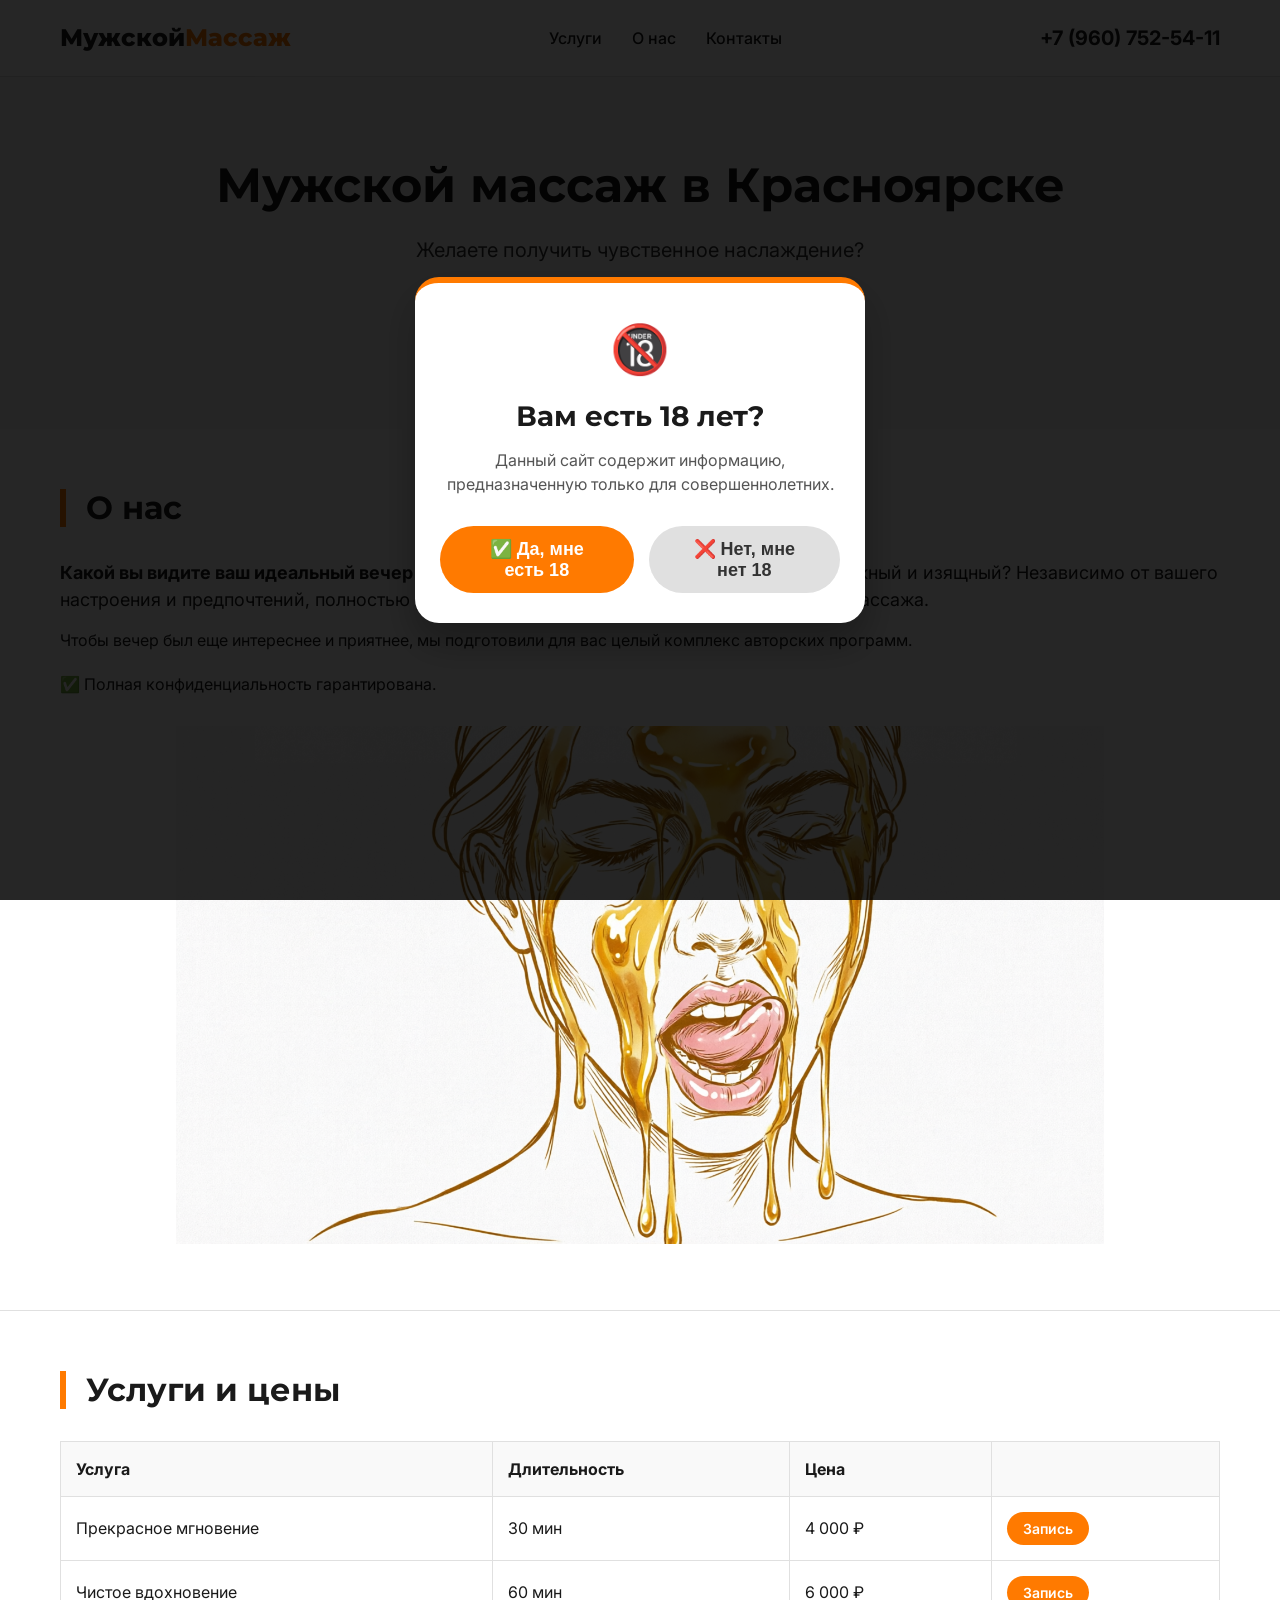
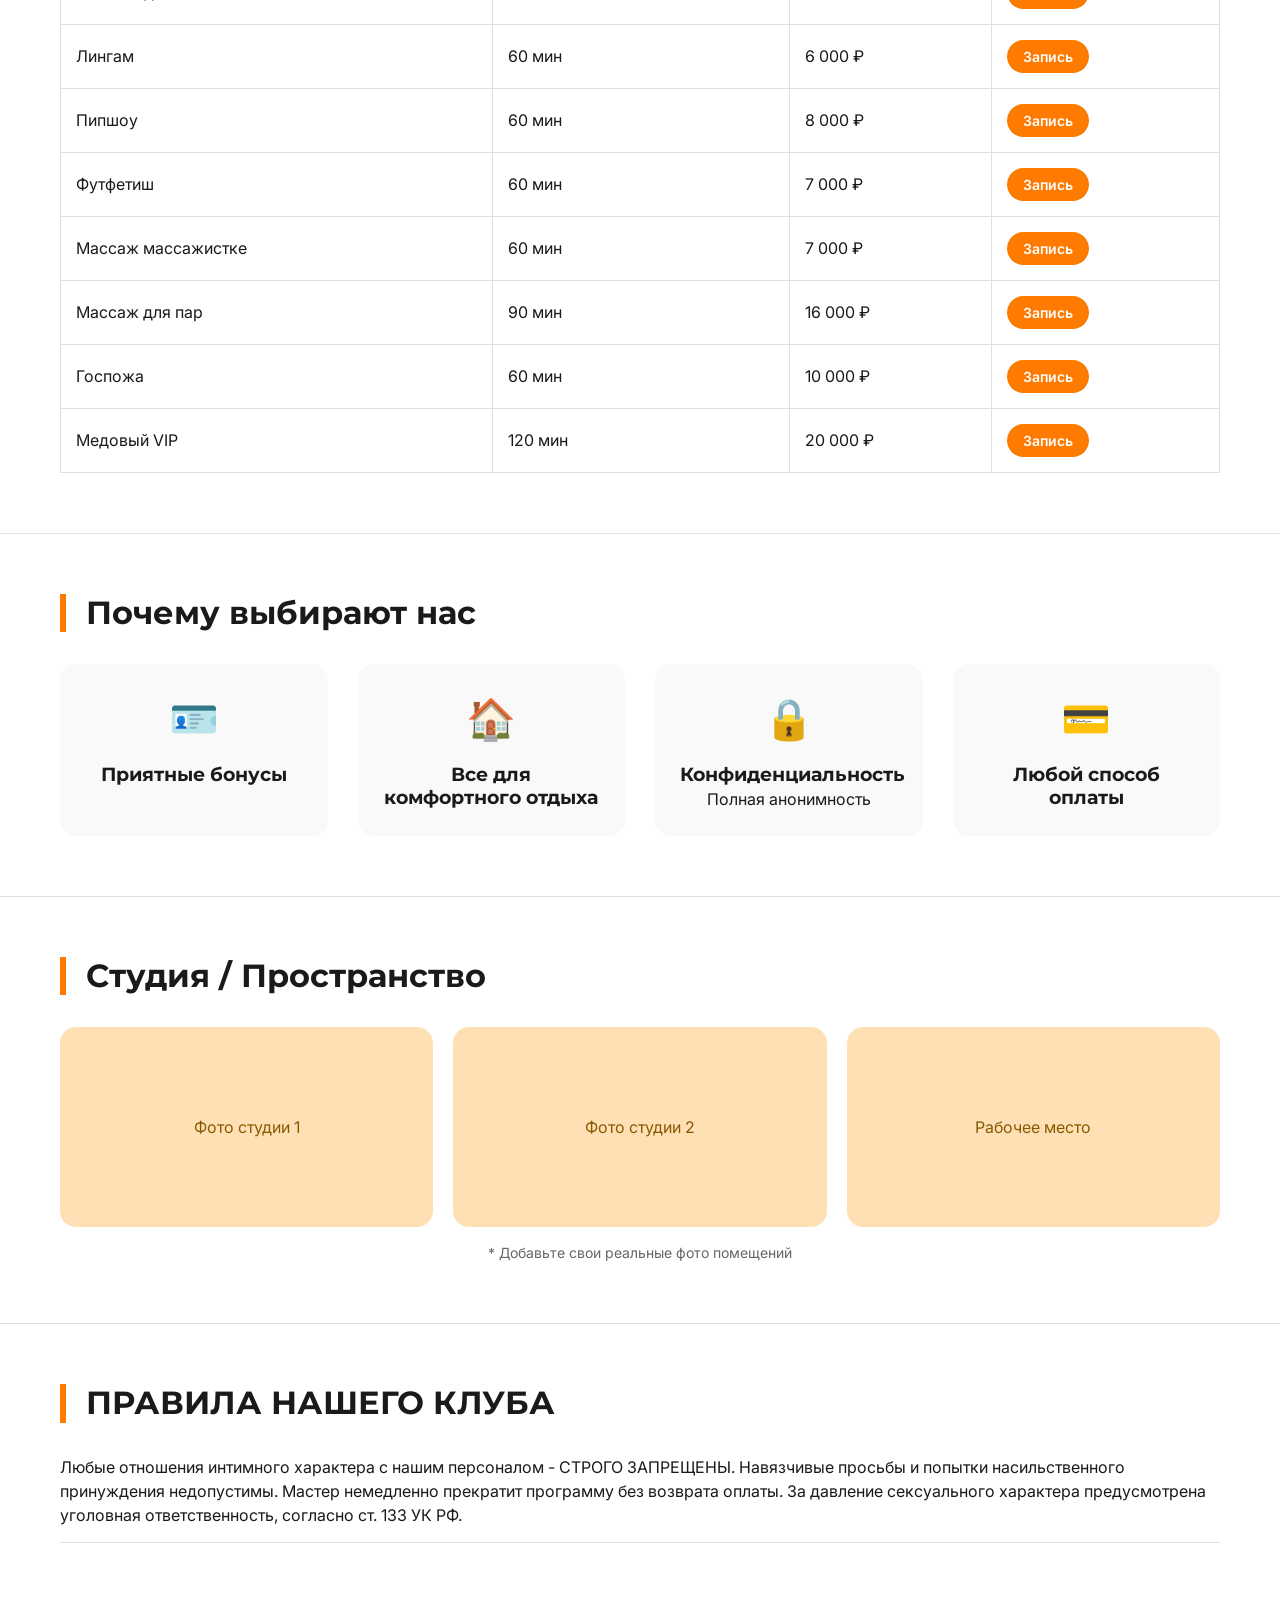
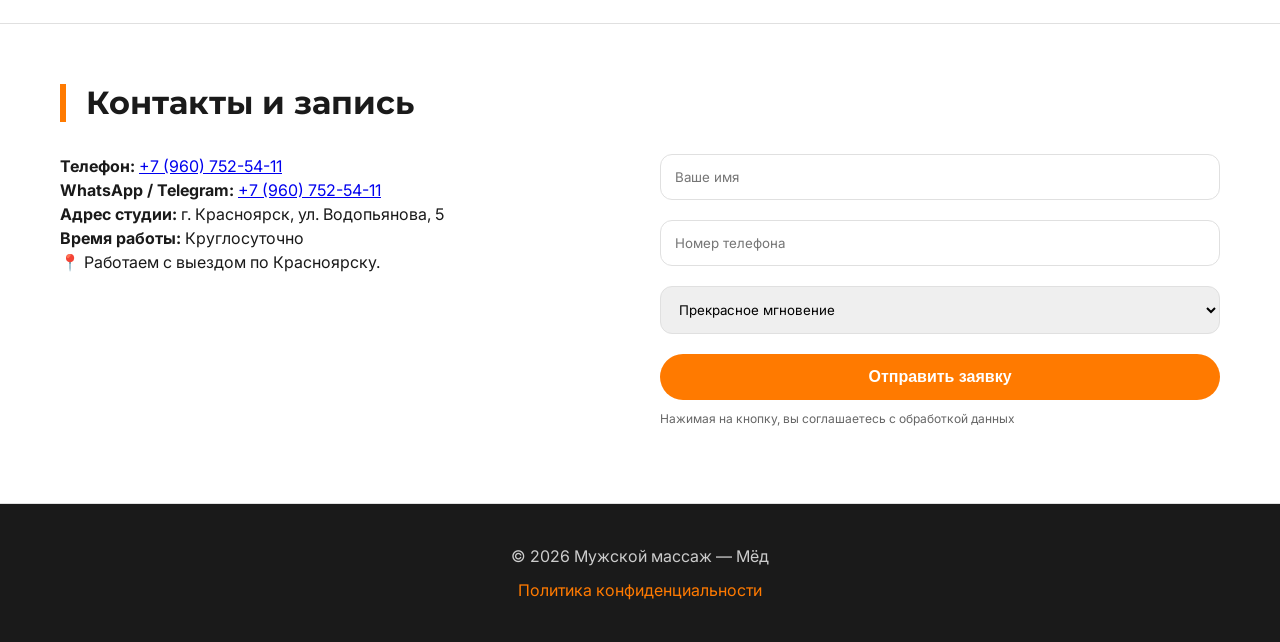
==== index.html @ 0926f3ca "Add files via upload" ====
<!DOCTYPE html>
<html lang="ru">
<head>
    <meta charset="UTF-8">
    <meta name="viewport" content="width=device-width, initial-scale=1.0, user-scalable=yes">
    <title>Мужской массаж | Расслабление и восстановление</title>
    <link href="https://fonts.googleapis.com/css2?family=Inter:opsz,wght@14..32,300..700&family=Montserrat:wght@400;600;700&display=swap" rel="stylesheet">
    <link rel="stylesheet" href="style.css">
</head>
<body>

<!-- ШАПКА -->
<header class="header">
    <div class="container header-inner">
        <a href="#" class="logo">Мужской<span>Массаж</span></a>
        <div class="nav">
            <a href="#services">Услуги</a>
            <a href="#about">О нас</a>
            <a href="#contacts">Контакты</a>
        </div>
        <a href="tel:+78005553535" class="phone">+7 (960) 752-54-11</a>
    </div>
</header>

<!-- ГЛАВНЫЙ ЭКРАН -->
<section class="hero">
    <div class="container">
        <h1>Мужской массаж в Красноярске</h1>
        <p>Желаете получить чувственное наслаждение?</p>
        <a href="#form" class="btn">Записаться онлайн</a>
    </div>
</section>

<!-- ОБО МНЕ -->
<section id="about" class="section">
    <div class="container">
        <h2>О нас</h2>
        <div class="about-grid">
            <div class="about-text">
                <p class="about-name"><strong>Какой вы видите ваш идеальный вечер сегодня?</strong> — Страстный и возбуждающий? Или нежный и изящный? Независимо от вашего настроения и предпочтений, полностью удовлетворить их смогут мастера нашей студии массажа.</p>
                <p>Чтобы вечер был еще интереснее и приятнее, мы подготовили для вас целый комплекс авторских программ.</p>
                <p class="about-cert">✅ Полная конфиденциальность гарантирована.</p>
            </div>
            <div class="about-photo">
                <img src="med.png" alt="">
            </div>
        </div>
    </div>
</section>

<!-- УСЛУГИ И ЦЕНЫ -->
<section id="services" class="section">
    <div class="container">
        <h2>Услуги и цены</h2>
        <table class="services-table">
            <thead>
                <tr><th>Услуга</th><th>Длительность</th><th>Цена</th><th></th></tr>
            </thead>
            <tbody>
                <tr><td>Прекрасное мгновение</td><td>30 мин</td><td>4 000 ₽</td><td><a href="#form" class="service-btn">Запись</a></td></tr>
                <tr><td>Чистое вдохновение</td><td>60 мин</td><td>6 000 ₽</td><td><a href="#form" class="service-btn">Запись</a></td></tr>
                <tr><td>Лингам</td><td>60 мин</td><td>6 000 ₽</td><td><a href="#form" class="service-btn">Запись</a></td></tr>
                <tr><td>Пипшоу</td><td>60 мин</td><td>8 000 ₽</td><td><a href="#form" class="service-btn">Запись</a></td></tr>
                <tr><td>Футфетиш</td><td>60 мин</td><td>7 000 ₽</td><td><a href="#form" class="service-btn">Запись</a></td></tr>
                <tr><td>Массаж массажистке</td><td>60 мин</td><td>7 000 ₽</td><td><a href="#form" class="service-btn">Запись</a></td></tr>
                <tr><td>Массаж для пар</td><td>90 мин</td><td>16 000 ₽</td><td><a href="#form" class="service-btn">Запись</a></td></tr>
                <tr><td>Госпожа</td><td>60 мин</td><td>10 000 ₽</td><td><a href="#form" class="service-btn">Запись</a></td></tr>
                <tr><td>Медовый VIP</td><td>120 мин</td><td>20 000 ₽</td><td><a href="#form" class="service-btn">Запись</a></td></tr>
            </tbody>
        </table>
    </div>
</section>

<!-- ПРЕИМУЩЕСТВА -->
<section class="section">
    <div class="container">
        <h2>Почему выбирают нас</h2>
        <div class="features-grid">
            <div class="feature-item"><div class="feature-icon">🪪</div><h3>Приятные бонусы</h3></div>
            <div class="feature-item"><div class="feature-icon">🏠</div><h3>Все для комфортного отдыха</h3></div>
            <div class="feature-item"><div class="feature-icon">🔒</div><h3>Конфиденциальность</h3><p>Полная анонимность</p></div>
            <div class="feature-item"><div class="feature-icon">💳</div><h3>Любой способ оплаты</h3></div>
        </div>
    </div>
</section>

<!-- ГАЛЕРЕЯ -->
<section class="section">
    <div class="container">
        <h2>Студия / Пространство</h2>
        <div class="gallery">
            <div class="gallery-placeholder">Фото студии 1</div>
            <div class="gallery-placeholder">Фото студии 2</div>
            <div class="gallery-placeholder">Рабочее место</div>
        </div>
        <p class="gallery-note">* Добавьте свои реальные фото помещений</p>
    </div>
</section>

<!-- ЧАСТЫЕ ВОПРОСЫ -->
<section class="section">
    <div class="container">
        <h2>ПРАВИЛА НАШЕГО КЛУБА</h2>
        
        <div class="faq-item">
            <div>Любые отношения интимного характера с нашим персоналом - СТРОГО ЗАПРЕЩЕНЫ. Навязчивые просьбы и попытки насильственного принуждения недопустимы. Мастер немедленно прекратит программу без возврата оплаты. За давление сексуального характера предусмотрена уголовная ответственность, согласно ст. 133 УК РФ.</div>
        </div>
        
    </div>
</section>

<!-- КОНТАКТЫ И ФОРМА -->
<section id="contacts" class="section">
    <div class="container">
        <h2>Контакты и запись</h2>
        <div class="contacts-grid">
            <div>
                <p><strong>Телефон:</strong> <a href="tel:+78005553535">+7 (960) 752-54-11</a></p>
                <p><strong>WhatsApp / Telegram:</strong> <a href="tel:+78005553535">+7 (960) 752-54-11</a></p>
                <p><strong>Адрес студии:</strong> г. Красноярск, ул. Водопьянова, 5</p>
                <p><strong>Время работы:</strong> Круглосуточно</p>
                <p>📍 Работаем с выездом по Красноярску.</p>
            </div>
            <div id="form">
                <form id="callbackForm">
                    <div class="form-group"><input type="text" placeholder="Ваше имя" required></div>
                    <div class="form-group"><input type="tel" placeholder="Номер телефона" required></div>
                    <div class="form-group">
                        <select>
                            <option>Прекрасное мгновение</option>
                            <option>Чистое вдохновение</option>
                            <option>Лингам</option>
                            <option>Пипшоу</option>
                            <option>Футфетиш</option>
                            <option>Массаж массажистке</option>
                            <option>Массаж для пар</option>
                            <option>Госпожа</option>
                            <option>Медовый VIP</option>
                        </select>
                    </div>
                    <button type="submit" class="btn btn-full">Отправить заявку</button>
                    <p class="form-note">Нажимая на кнопку, вы соглашаетесь с обработкой данных</p>
                </form>
                <div id="formMessage" class="form-message"></div>
            </div>
        </div>
    </div>
</section>

<!-- ПОДВАЛ -->
<footer class="footer">
    <div class="container">
        <p>© 2026 Мужской массаж — Мёд</p>
        <p class="footer-link"><a href="#">Политика конфиденциальности</a></p>
    </div>
</footer>

<!-- СКРИПТ ДЛЯ ФОРМЫ -->
<script>
    // 🔧 ЗАМЕНИТЕ ЭТИ ДВЕ СТРОЧКИ НА СВОИ ДАННЫЕ 🔧
    const TELEGRAM_BOT_TOKEN = '8628000505:AAFfkwEd0fQqjl6ZkplkPbI13x7IJGEGAMk';   // сюда токен от @BotFather
    const TELEGRAM_CHAT_ID = '8242474734';       // сюда ваш ID от @userinfobot
    
    const form = document.getElementById('callbackForm');
    const messageDiv = document.getElementById('formMessage');
    
    form.addEventListener('submit', async (e) => {
        e.preventDefault();
        
        const name = form.querySelector('input[placeholder="Ваше имя"]').value;
        const phone = form.querySelector('input[placeholder="Номер телефона"]').value;
        const service = form.querySelector('select').value;
        
        if (!name || !phone) {
            messageDiv.innerHTML = '❌ Заполните имя и телефон';
            messageDiv.style.color = 'red';
            return;
        }
        
        const text = `🆕 НОВАЯ ЗАЯВКА НА МАССАЖ\n👤 Имя: ${name}\n📞 Телефон: ${phone}\n💆 Услуга: ${service}`;
        
        if (TELEGRAM_BOT_TOKEN === 'ВАШ_ТОКЕН_БОТА' || TELEGRAM_CHAT_ID === 'ВАШ_ID_ЧАТА') {
            messageDiv.innerHTML = '✅ [ДЕМО] Заявка принята! Чтобы отправлять в Telegram, укажите токен бота и chat_id в коде.';
            messageDiv.style.color = 'orange';
            form.reset();
            return;
        }
        
        try {
            const url = `https://api.telegram.org/bot${TELEGRAM_BOT_TOKEN}/sendMessage`;
            const response = await fetch(url, {
                method: 'POST',
                headers: { 'Content-Type': 'application/json' },
                body: JSON.stringify({ chat_id: TELEGRAM_CHAT_ID, text: text })
            });
            if (response.ok) {
                messageDiv.innerHTML = '✅ Заявка отправлена! Я свяжусь с вами в ближайшее время.';
                messageDiv.style.color = 'green';
                form.reset();
            } else {
                throw new Error('Ошибка отправки');
            }
        } catch (error) {
            messageDiv.innerHTML = '❌ Ошибка отправки. Попробуйте позвонить по телефону.';
            messageDiv.style.color = 'red';
        }
    });
</script>
<!-- МОДАЛЬНОЕ ОКНО ДЛЯ ПРОВЕРКИ ВОЗРАСТА -->
<div id="ageModal" style="display: flex; position: fixed; top: 0; left: 0; width: 100%; height: 100%; background: rgba(0,0,0,0.85); z-index: 9999; align-items: center; justify-content: center; font-family: 'Inter', sans-serif;">
    <div style="background: white; max-width: 450px; width: 90%; padding: 30px 25px; border-radius: 24px; text-align: center; box-shadow: 0 20px 40px rgba(0,0,0,0.3); border-top: 6px solid var(--honey, #FF7A00);">
        <div style="font-size: 48px; margin-bottom: 15px;">🔞</div>
        <h3 style="font-size: 28px; margin-bottom: 15px; font-family: 'Montserrat', sans-serif;">Вам есть 18 лет?</h3>
        <p style="font-size: 16px; color: #555; margin-bottom: 30px;">Данный сайт содержит информацию, предназначенную только для совершеннолетних.</p>
        <div style="display: flex; gap: 15px; justify-content: center;">
            <button id="ageYes" style="background: var(--honey, #FF7A00); color: white; border: none; padding: 12px 32px; border-radius: 40px; font-size: 18px; font-weight: bold; cursor: pointer; transition: 0.3s;">✅ Да, мне есть 18</button>
            <button id="ageNo" style="background: #e0e0e0; color: #333; border: none; padding: 12px 32px; border-radius: 40px; font-size: 18px; font-weight: bold; cursor: pointer; transition: 0.3s;">❌ Нет, мне нет 18</button>
        </div>
    </div>
</div>

<script>
    function disableScroll() {
        document.body.classList.add('modal-open');
    }
    
    function enableScroll() {
        document.body.classList.remove('modal-open');
    }

    // Проверяем, проходил ли пользователь проверку раньше
    if (!localStorage.getItem('ageVerified')) {
        document.getElementById('ageModal').style.display = 'flex';
        disableScroll();  // блокируем прокрутку фона
    } else {
        document.getElementById('ageModal').style.display = 'none';
        enableScroll();   // разрешаем прокрутку
    }

    // Кнопка "ДА"
    document.getElementById('ageYes').onclick = function() {
        localStorage.setItem('ageVerified', 'true');
        document.getElementById('ageModal').style.display = 'none';
        enableScroll();   // разрешаем прокрутку после закрытия
    };

    // Кнопка "НЕТ"
    document.getElementById('ageNo').onclick = function() {
        window.location.href = 'https://www.google.com/';
    };
</script>
</script>
</body>
</html>
---- style.css ----
* {
    margin: 0;
    padding: 0;
    box-sizing: border-box;
}

body {
    font-family: 'Inter', sans-serif;
    color: #1A1A1A;
    background-color: #FFFFFF;
    line-height: 1.5;
}

.container {
    max-width: 1200px;
    margin: 0 auto;
    padding: 0 20px;
}

:root {
    --honey: #FF7A00;
    --dark: #1A1A1A;
    --light: #FFFFFF;
    --gray-bg: #F9F9F9;
    --gray-border: #E0E0E0;
}

h1, h2, h3 {
    font-family: 'Montserrat', sans-serif;
    font-weight: 700;
    line-height: 1.2;
}

h1 {
    font-size: 48px;
    margin-bottom: 20px;
}

h2 {
    font-size: 32px;
    margin-bottom: 32px;
    border-left: 6px solid var(--honey);
    padding-left: 20px;
}

@media (max-width: 768px) {
    h1 { font-size: 36px; }
    h2 { font-size: 28px; }
}

.btn {
    display: inline-block;
    background-color: var(--honey);
    color: var(--light);
    font-weight: 700;
    text-decoration: none;
    padding: 14px 32px;
    border-radius: 40px;
    border: none;
    cursor: pointer;
    transition: all 0.3s ease;
    font-size: 16px;
    text-align: center;
}

.btn:hover {
    background-color: #E06D00;
    transform: scale(1.02);
    box-shadow: 0 4px 12px rgba(255, 122, 0, 0.3);
}

.btn-full {
    width: 100%;
}

.header {
    padding: 20px 0;
    border-bottom: 1px solid var(--gray-border);
    position: sticky;
    top: 0;
    background-color: white;
    z-index: 100;
}

.header-inner {
    display: flex;
    justify-content: space-between;
    align-items: center;
    flex-wrap: wrap;
    gap: 15px;
}

.logo {
    font-family: 'Montserrat', sans-serif;
    font-weight: 800;
    font-size: 24px;
    color: var(--dark);
    text-decoration: none;
}

.logo span {
    color: var(--honey);
}

.nav {
    display: flex;
    gap: 30px;
}

.nav a {
    text-decoration: none;
    color: var(--dark);
    font-weight: 500;
}

.nav a:hover {
    color: var(--honey);
}

.phone {
    font-weight: 700;
    font-size: 20px;
    color: var(--dark);
    text-decoration: none;
}

@media (max-width: 768px) {
    .header-inner { flex-direction: column; }
    .nav { gap: 20px; }
}

.hero {
    padding: 80px 0;
    text-align: center;
    background-color: var(--gray-bg);
}

.hero p {
    font-size: 20px;
    margin-bottom: 32px;
    color: #333;
}

.section {
    padding: 60px 0;
    border-bottom: 1px solid var(--gray-border);
}

.about-grid {
    display: flex;
    gap: 30px;
    flex-wrap: wrap;
}

.about-text {
    flex: 2;
}

.about-name {
    font-size: 18px;
    margin-bottom: 15px;
}

.about-cert {
    margin-top: 20px;
}

.about-photo {
    text-align: center;
}

.about-photo img {
    max-width: 80%;
    height: auto;
    display: inline-block;
}

.photo-placeholder {
    background: #E0E0E0;
    border-radius: 20px;
    min-height: 200px;
    display: flex;
    align-items: center;
    justify-content: center;
    color: #555;
}

.services-table {
    width: 100%;
    border-collapse: collapse;
    margin-top: 20px;
}

.services-table th, .services-table td {
    border: 1px solid var(--gray-border);
    padding: 15px;
    text-align: left;
}

.services-table th {
    background-color: var(--gray-bg);
    font-weight: 700;
}

.service-btn {
    background-color: var(--honey);
    color: white;
    padding: 6px 16px;
    border-radius: 20px;
    text-decoration: none;
    font-size: 14px;
    font-weight: 600;
    display: inline-block;
}

.features-grid {
    display: grid;
    grid-template-columns: repeat(auto-fit, minmax(250px, 1fr));
    gap: 30px;
    margin-top: 20px;
}

.feature-item {
    background: var(--gray-bg);
    padding: 25px;
    border-radius: 16px;
    text-align: center;
}

.feature-icon {
    font-size: 40px;
    margin-bottom: 15px;
}

.gallery {
    display: grid;
    grid-template-columns: repeat(auto-fit, minmax(250px, 1fr));
    gap: 20px;
    margin-top: 20px;
}

.gallery-placeholder {
    height: 200px;
    background: #FFE0B5;
    border-radius: 16px;
    display: flex;
    align-items: center;
    justify-content: center;
    color: #885A00;
}

.gallery-note {
    margin-top: 15px;
    text-align: center;
    color: #666;
    font-size: 14px;
}

.faq-item {
    margin-bottom: 20px;
    border-bottom: 1px solid var(--gray-border);
    padding-bottom: 15px;
}

.faq-question {
    font-weight: 700;
    font-size: 18px;
    margin-bottom: 8px;
}

.contacts-grid {
    display: grid;
    grid-template-columns: 1fr 1fr;
    gap: 40px;
}

@media (max-width: 768px) {
    .contacts-grid { grid-template-columns: 1fr; }
}

.form-group {
    margin-bottom: 20px;
}

input, select {
    width: 100%;
    padding: 14px;
    border: 1px solid var(--gray-border);
    border-radius: 12px;
    font-family: inherit;
}

.form-note {
    font-size: 12px;
    margin-top: 10px;
    color: #666;
}

.form-message {
    margin-top: 15px;
}

.footer {
    background-color: var(--dark);
    color: #ccc;
    padding: 40px 0;
    text-align: center;
}

.footer a {
    color: var(--honey);
    text-decoration: none;
}

.footer-link {
    margin-top: 10px;
}

/* Блокировка прокрутки, когда открыта модалка */
body.modal-open {
    overflow: hidden;
}
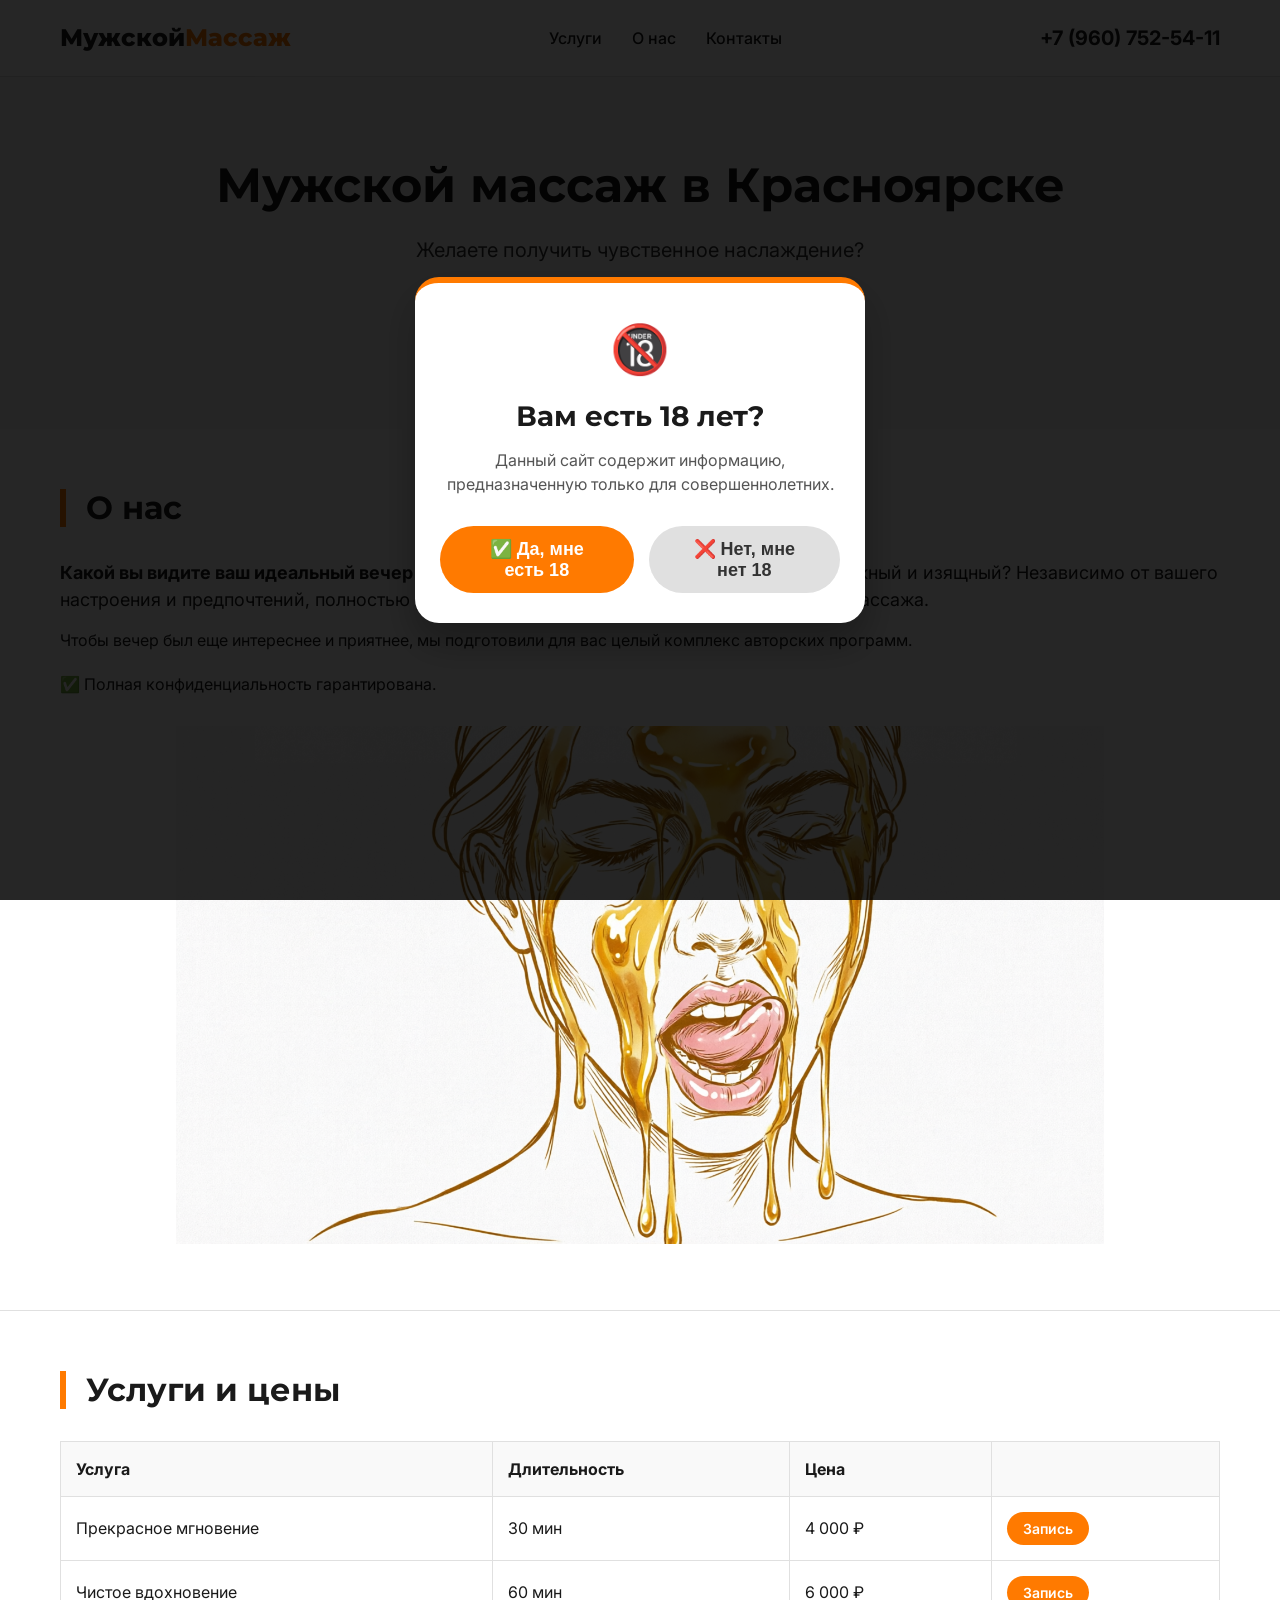
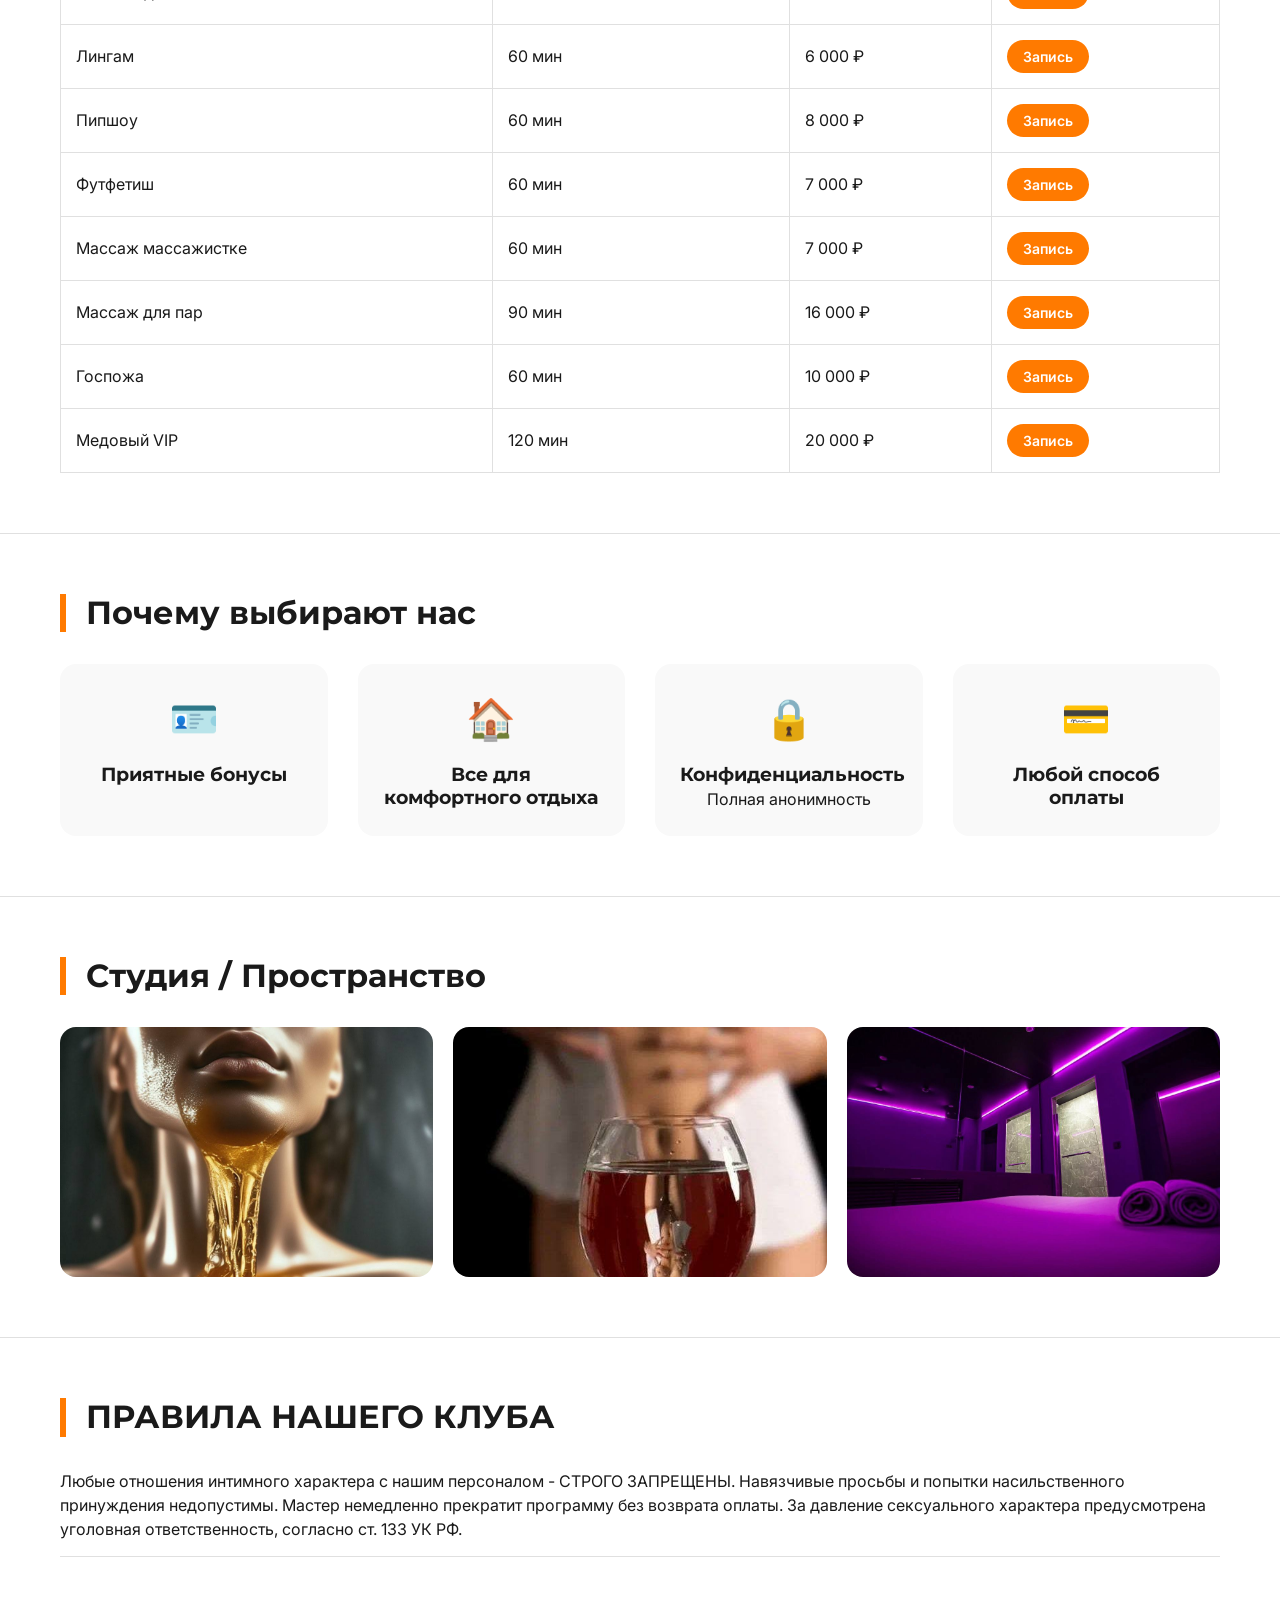
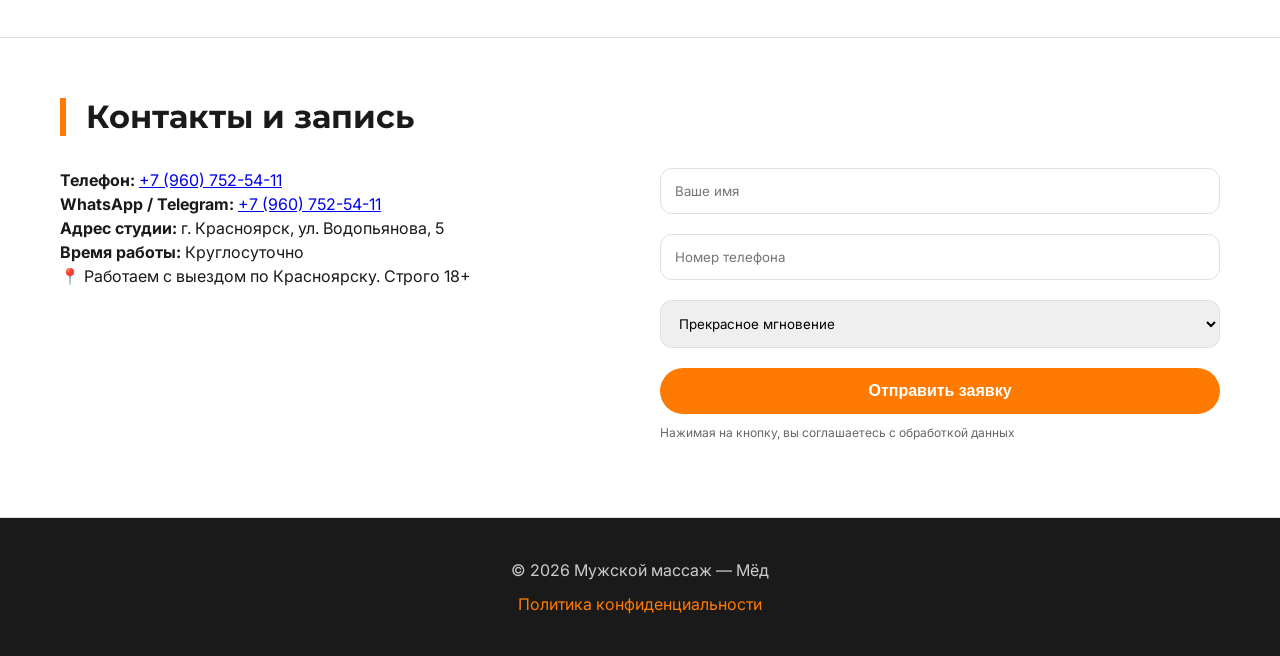
==== commit 9970e1c5: "Add files via upload" ====
--- a/index.html
+++ b/index.html
@@ -89,13 +89,12 @@
     <div class="container">
         <h2>Студия / Пространство</h2>
         <div class="gallery">
-            <div class="gallery-placeholder">Фото студии 1</div>
-            <div class="gallery-placeholder">Фото студии 2</div>
-            <div class="gallery-placeholder">Рабочее место</div>
-        </div>
-        <p class="gallery-note">* Добавьте свои реальные фото помещений</p>
-    </div>
-</section>
+            <img src="med2.jpg" alt="Фото студии 1">
+            <img src="med1.jpg" alt="Фото студии 2">
+            <img src="med5.jpg" alt="Рабочее место">
+        </div>
+    </div>
+</section>  
 
 <!-- ЧАСТЫЕ ВОПРОСЫ -->
 <section class="section">
@@ -119,7 +118,7 @@
                 <p><strong>WhatsApp / Telegram:</strong> <a href="tel:+78005553535">+7 (960) 752-54-11</a></p>
                 <p><strong>Адрес студии:</strong> г. Красноярск, ул. Водопьянова, 5</p>
                 <p><strong>Время работы:</strong> Круглосуточно</p>
-                <p>📍 Работаем с выездом по Красноярску.</p>
+                <p>📍 Работаем с выездом по Красноярску. Строго 18+</p>
             </div>
             <div id="form">
                 <form id="callbackForm">
--- a/style.css
+++ b/style.css
@@ -319,4 +319,20 @@
 /* Блокировка прокрутки, когда открыта модалка */
 body.modal-open {
     overflow: hidden;
+}
+
+/* Галерея — правильное отображение картинок */
+.gallery {
+    display: grid;
+    grid-template-columns: repeat(auto-fit, minmax(280px, 1fr));
+    gap: 20px;
+    margin-top: 20px;
+}
+
+.gallery img {
+    width: 100%;
+    height: 250px;
+    object-fit: cover;
+    border-radius: 16px;
+    display: block;
 }
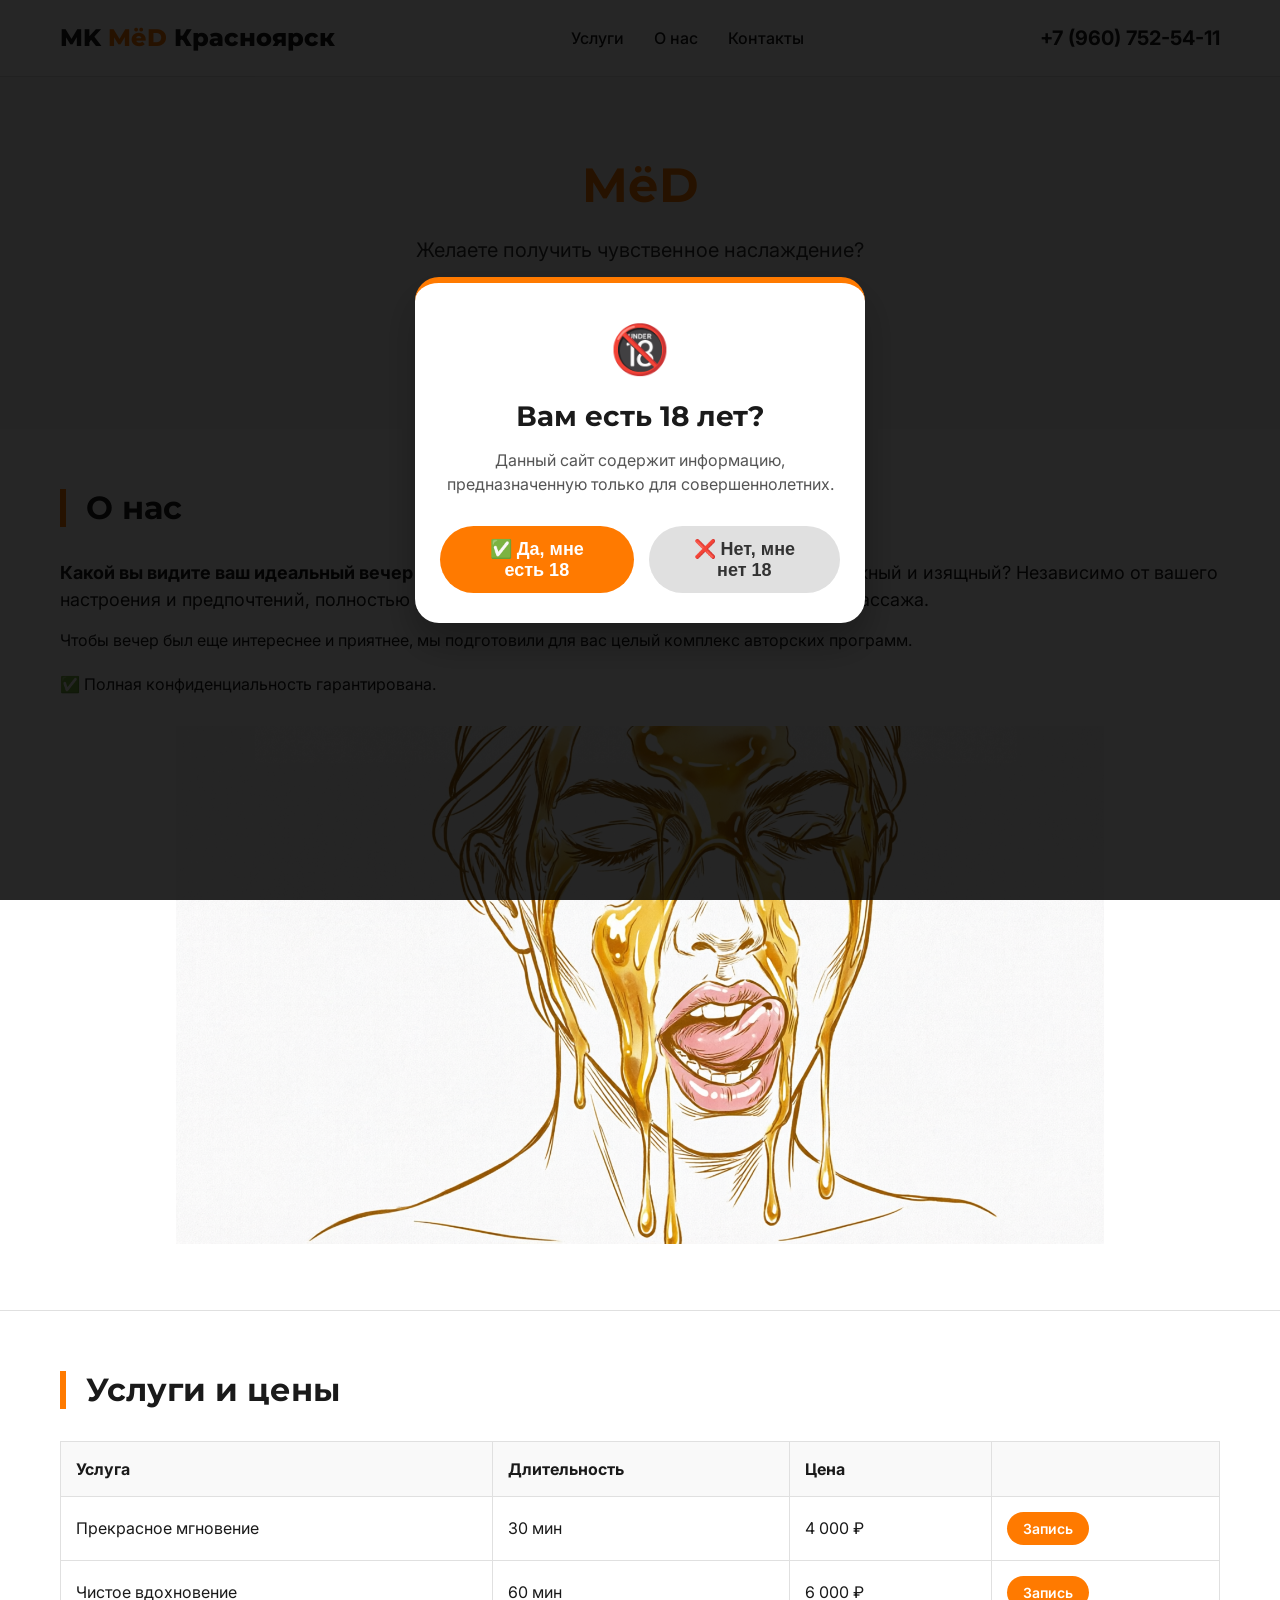
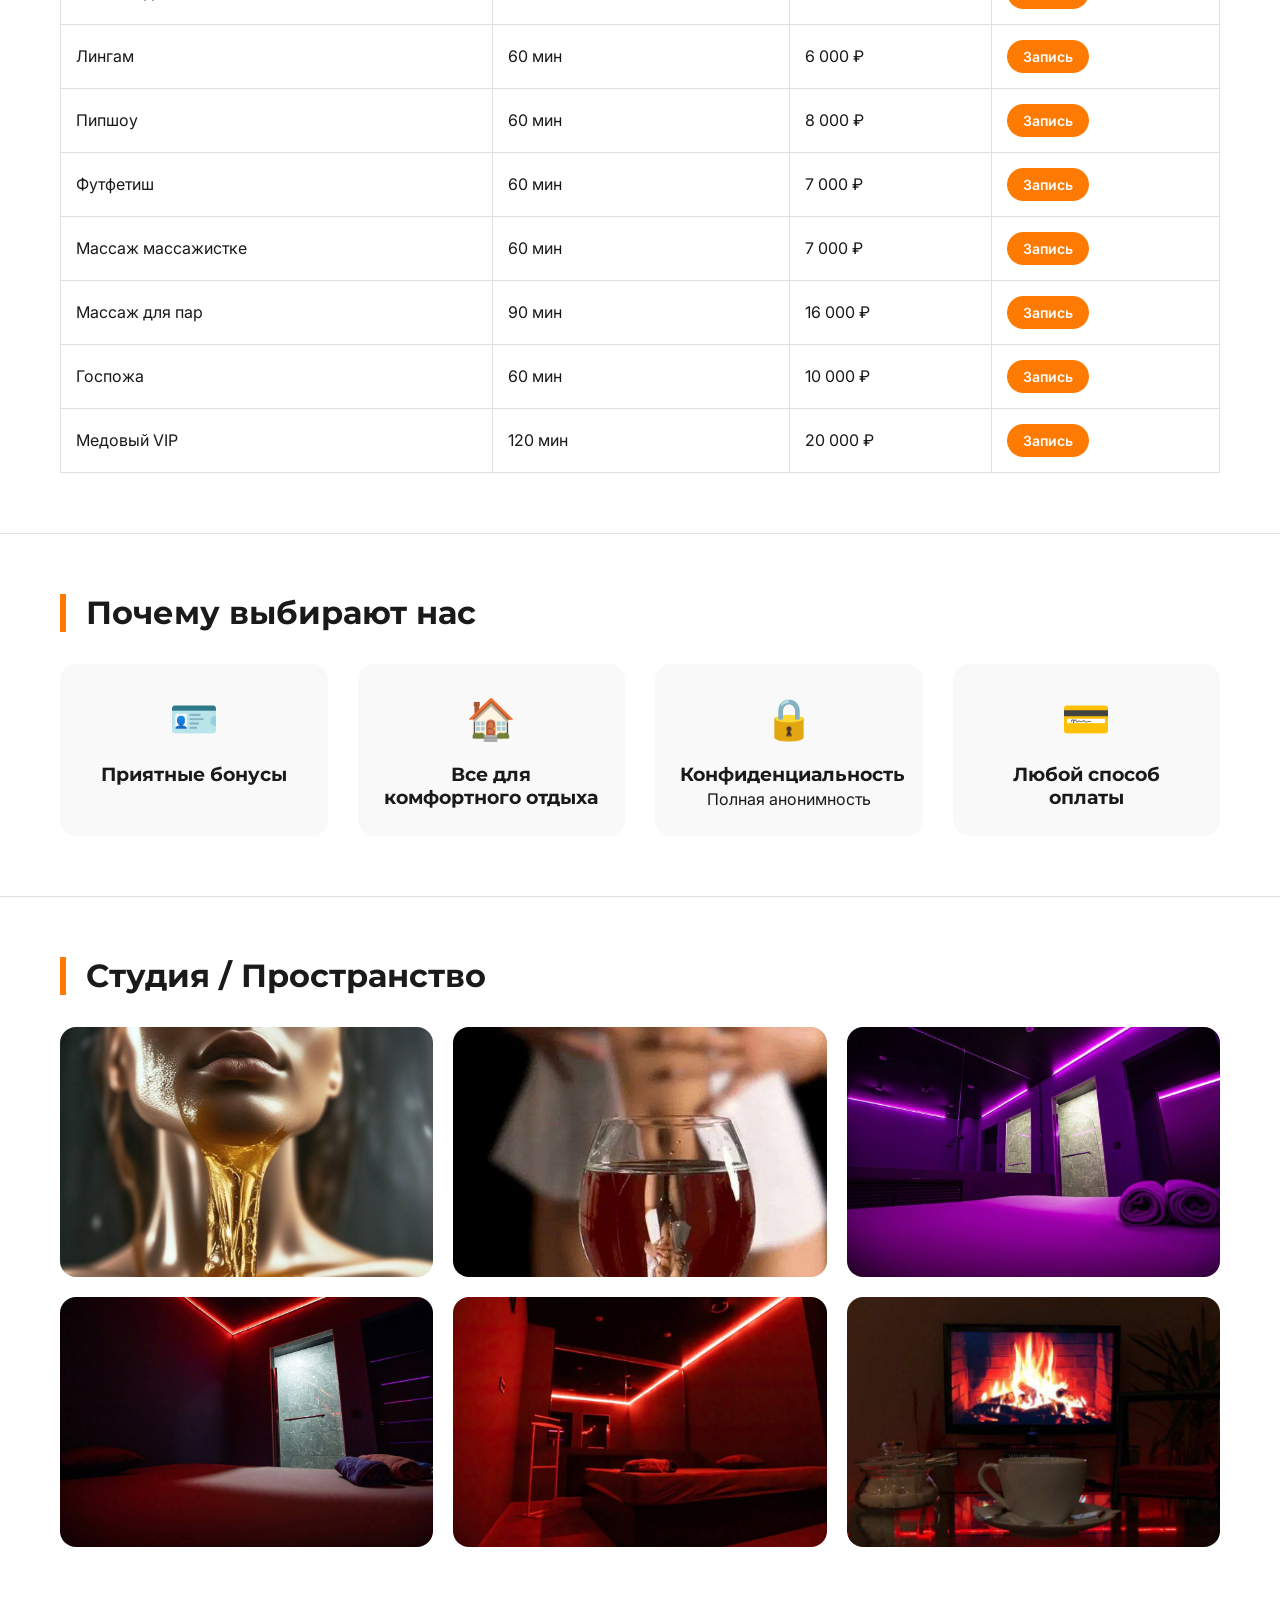
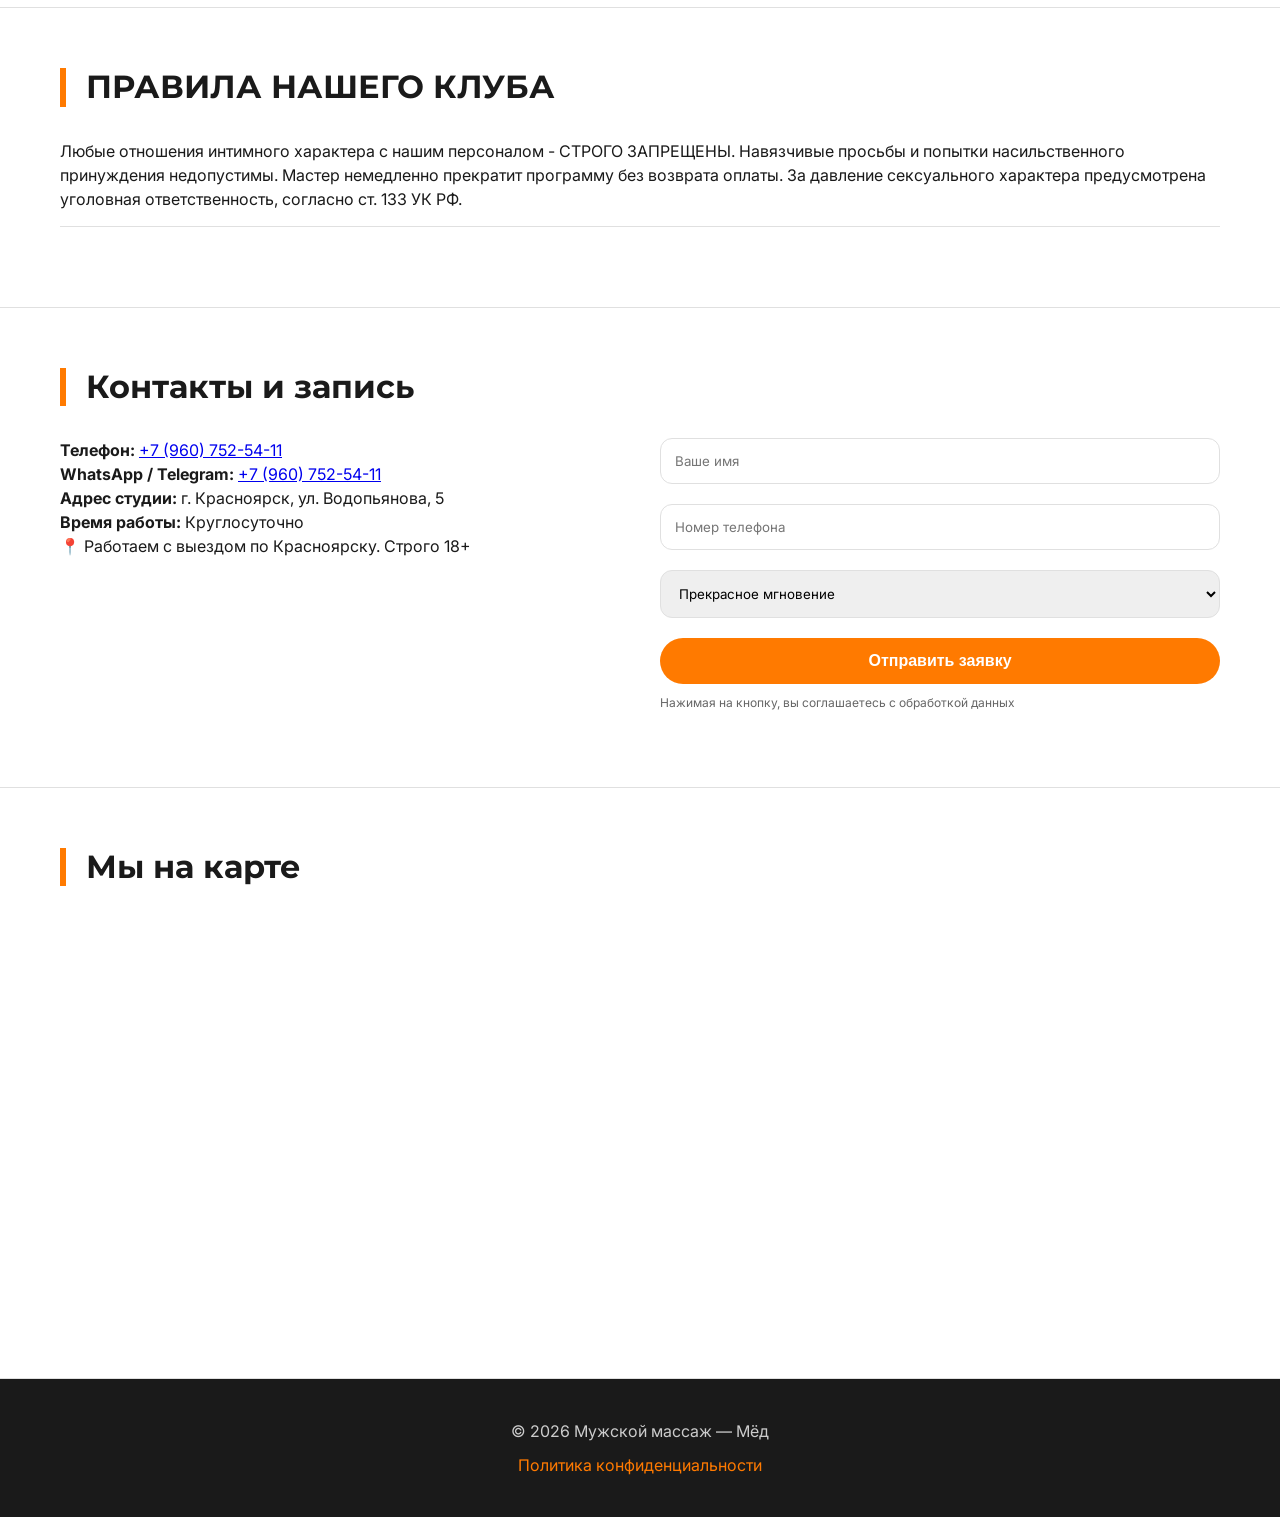
==== commit af0f66cf: "Add files via upload" ====
--- a/index.html
+++ b/index.html
@@ -12,20 +12,20 @@
 <!-- ШАПКА -->
 <header class="header">
     <div class="container header-inner">
-        <a href="#" class="logo">Мужской<span>Массаж</span></a>
+        <a href="#" class="logo">MK <span>MёD</span> Красноярск</a>
         <div class="nav">
             <a href="#services">Услуги</a>
             <a href="#about">О нас</a>
             <a href="#contacts">Контакты</a>
         </div>
-        <a href="tel:+78005553535" class="phone">+7 (960) 752-54-11</a>
+        <a href="tel:+79607525411" class="phone">+7 (960) 752-54-11</a>
     </div>
 </header>
 
 <!-- ГЛАВНЫЙ ЭКРАН -->
 <section class="hero">
     <div class="container">
-        <h1>Мужской массаж в Красноярске</h1>
+        <h1>MёD</h1>
         <p>Желаете получить чувственное наслаждение?</p>
         <a href="#form" class="btn">Записаться онлайн</a>
     </div>
@@ -92,6 +92,9 @@
             <img src="med2.jpg" alt="Фото студии 1">
             <img src="med1.jpg" alt="Фото студии 2">
             <img src="med5.jpg" alt="Рабочее место">
+            <img src="med7.jpg" alt="Рабочее место 1">
+            <img src="med8.jpg" alt="Рабочее место 2">
+            <img src="med9.jpg" alt="Рабочее место 3">
         </div>
     </div>
 </section>  
@@ -114,8 +117,8 @@
         <h2>Контакты и запись</h2>
         <div class="contacts-grid">
             <div>
-                <p><strong>Телефон:</strong> <a href="tel:+78005553535">+7 (960) 752-54-11</a></p>
-                <p><strong>WhatsApp / Telegram:</strong> <a href="tel:+78005553535">+7 (960) 752-54-11</a></p>
+                <p><strong>Телефон:</strong> <a href="tel:+79607525411">+7 (960) 752-54-11</a></p>
+                <p><strong>WhatsApp / Telegram:</strong> <a href="tel:+79607525411">+7 (960) 752-54-11</a></p>
                 <p><strong>Адрес студии:</strong> г. Красноярск, ул. Водопьянова, 5</p>
                 <p><strong>Время работы:</strong> Круглосуточно</p>
                 <p>📍 Работаем с выездом по Красноярску. Строго 18+</p>
@@ -142,6 +145,23 @@
                 </form>
                 <div id="formMessage" class="form-message"></div>
             </div>
+        </div>
+    </div>
+</section>
+
+<!-- КАРТА -->
+<section class="section">
+    <div class="container">
+        <h2>Мы на карте</h2>
+        <div style="position: relative; overflow: hidden; border-radius: 20px; margin-top: 20px;">
+            <iframe 
+                src="https://yandex.com/map-widget/v1/?ll=92.906404%2C56.062465&mode=search&oid=84658668938&ol=biz&z=21" 
+                width="100%" 
+                height="400" 
+                frameborder="0" 
+                allowfullscreen="true" 
+                style="border:0; display: block;">
+            </iframe>
         </div>
     </div>
 </section>
@@ -250,4 +270,4 @@
 </script>
 </script>
 </body>
-</html>+</html>
--- a/style.css
+++ b/style.css
@@ -335,4 +335,12 @@
     object-fit: cover;
     border-radius: 16px;
     display: block;
+}
+
+/*.logo {
+    color: var(--honey);
+}*/
+
+.hero h1 {
+    color: var(--honey);
 }
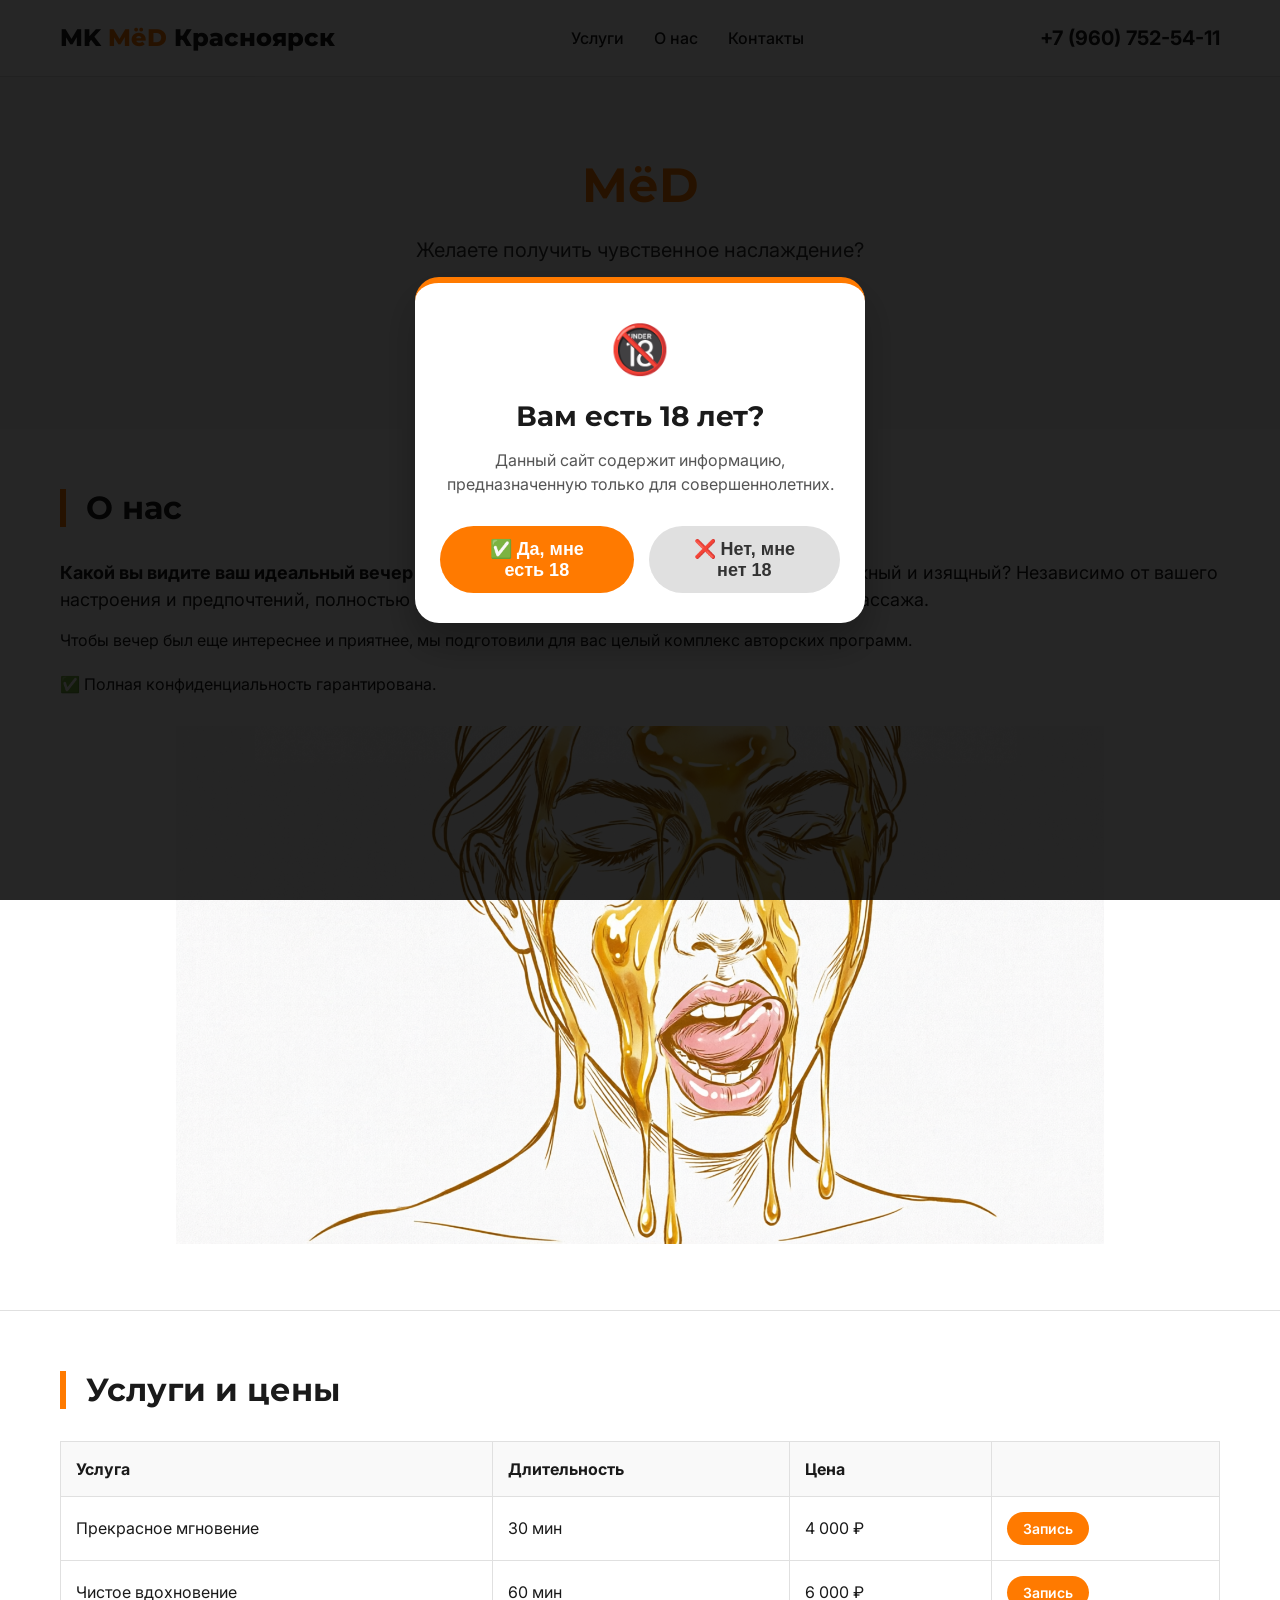
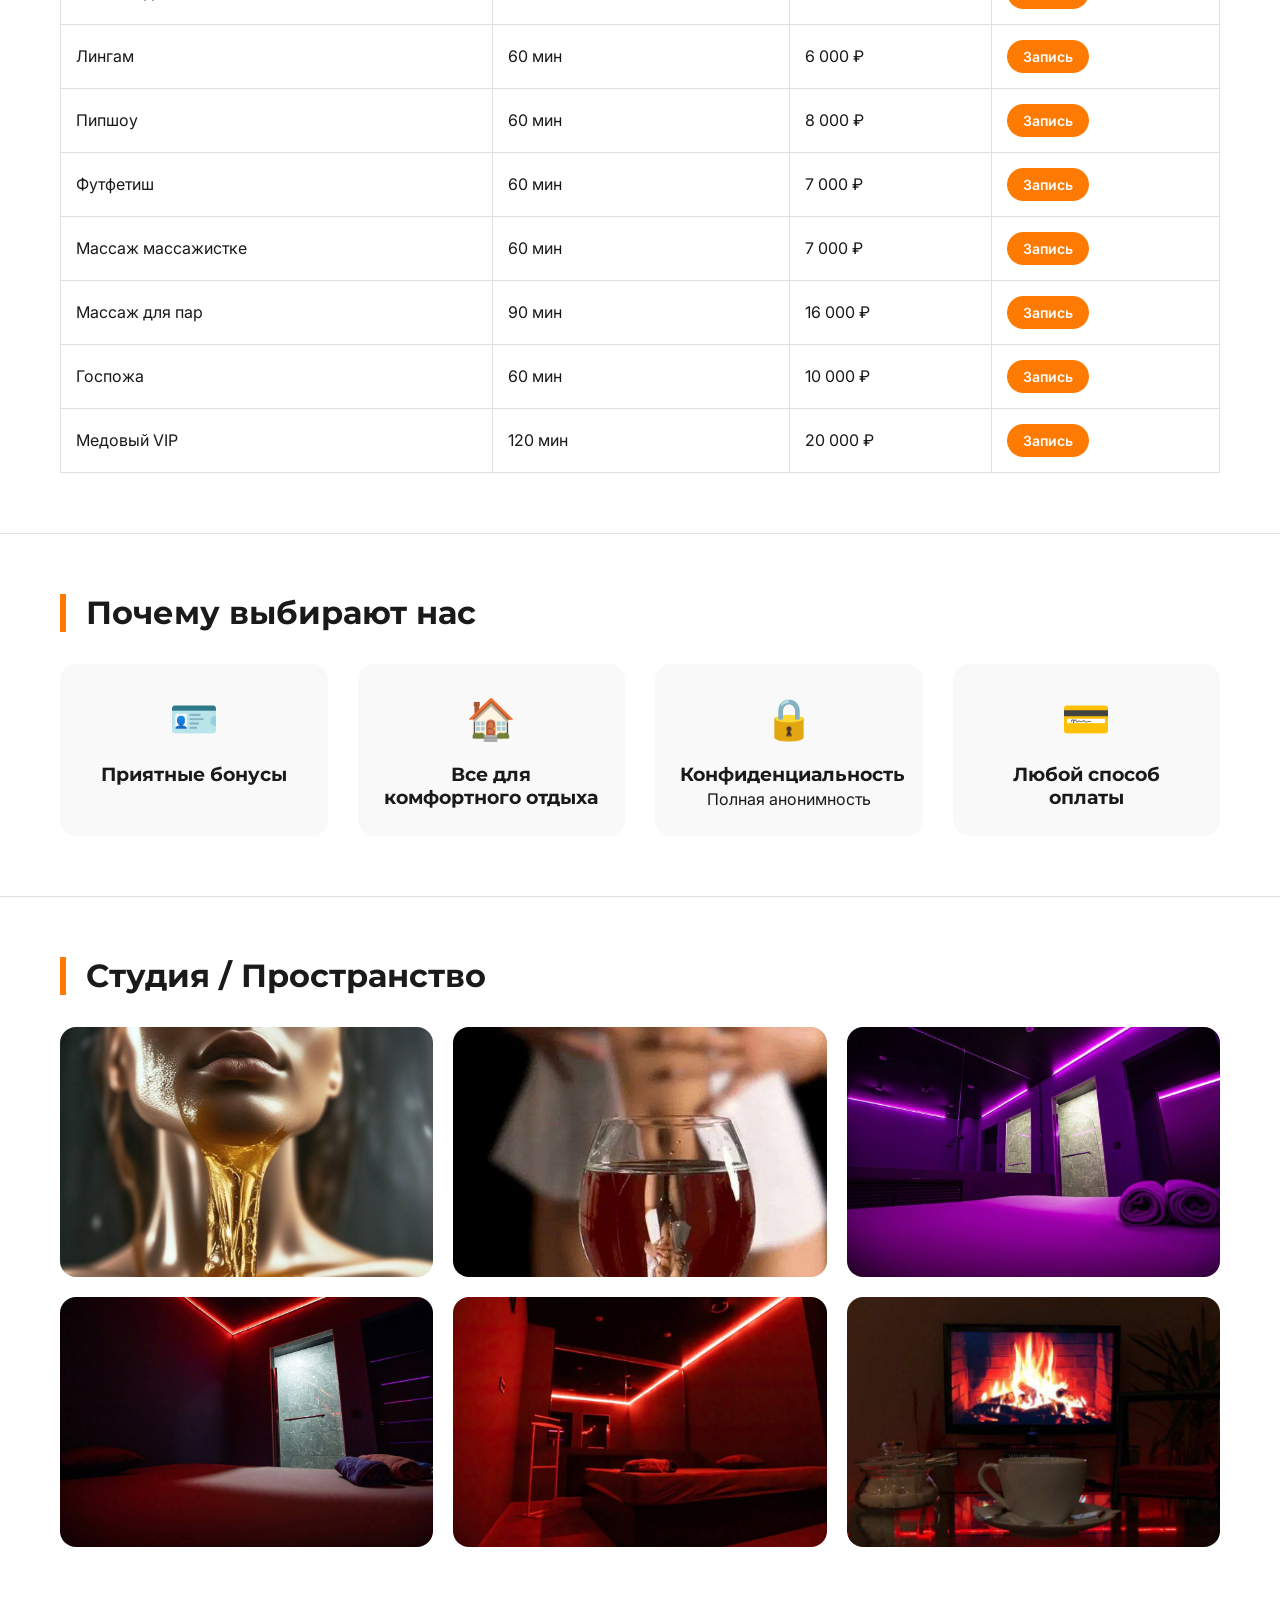
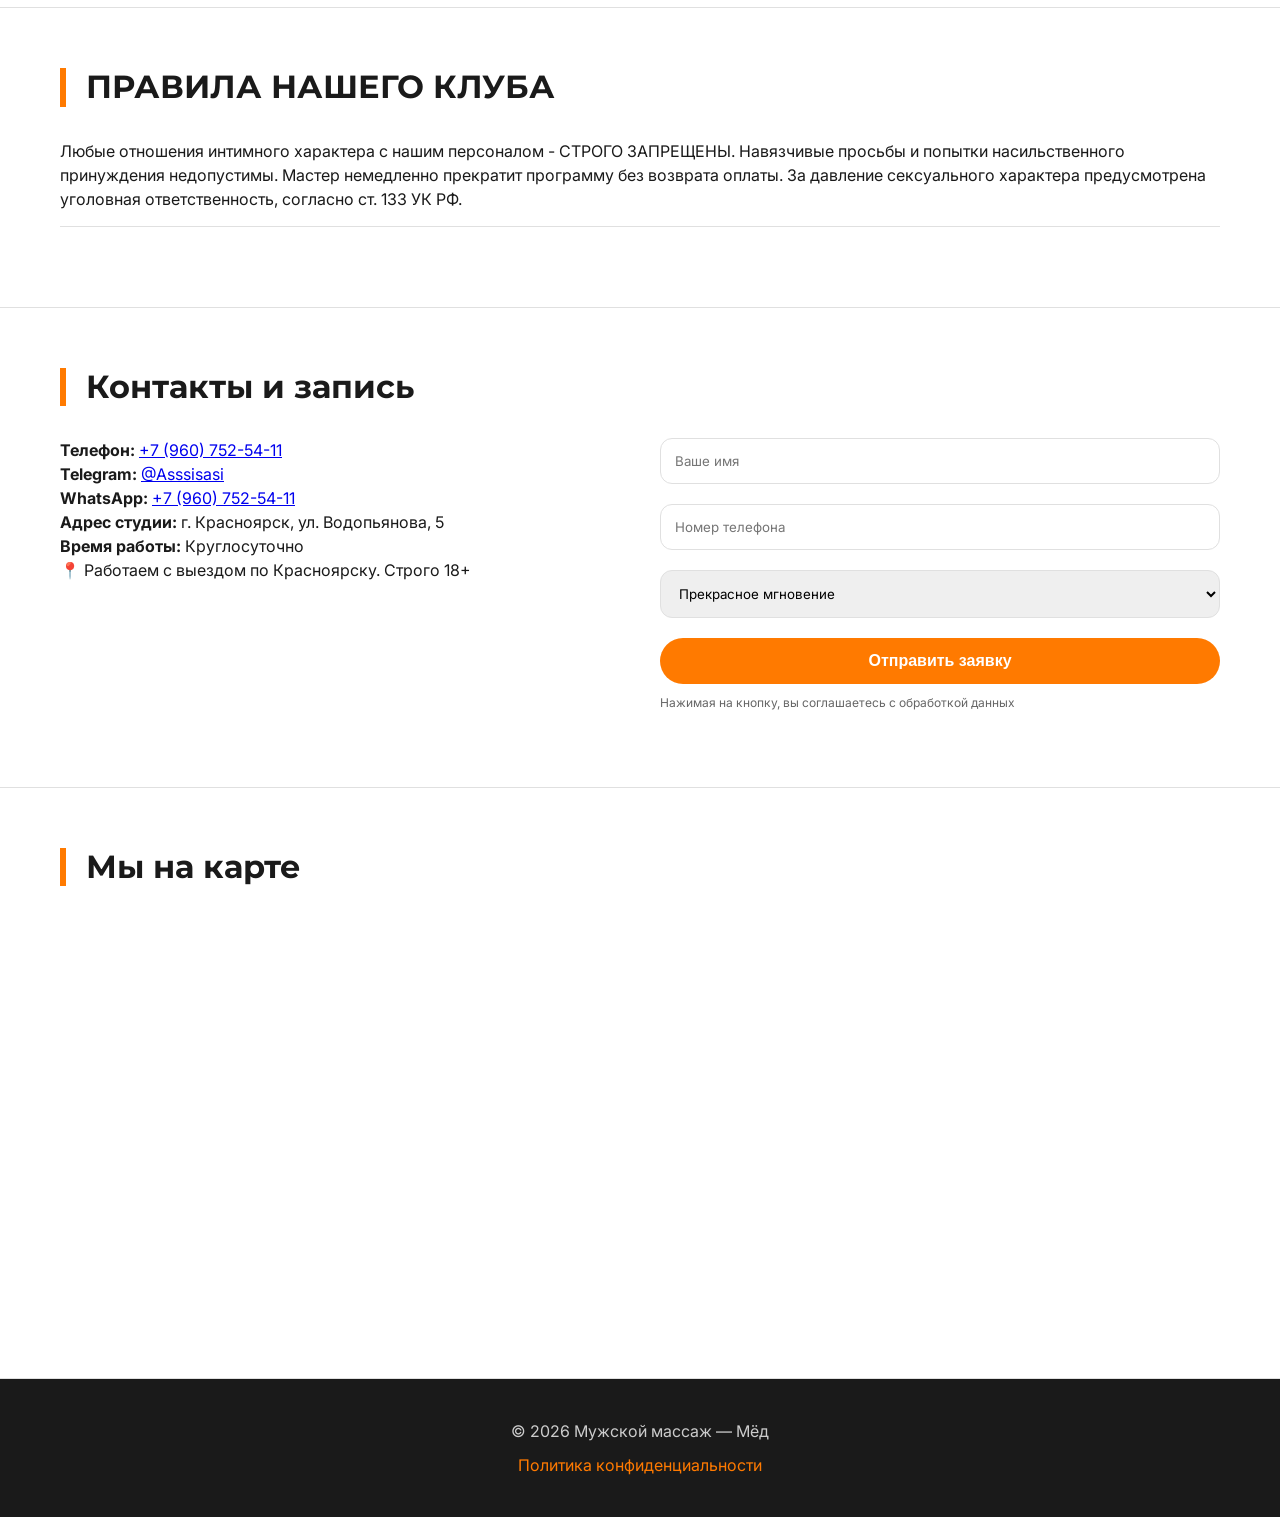
==== commit b6b04faf: "Add files via upload" ====
--- a/index.html
+++ b/index.html
@@ -27,7 +27,7 @@
     <div class="container">
         <h1>MёD</h1>
         <p>Желаете получить чувственное наслаждение?</p>
-        <a href="#form" class="btn">Записаться онлайн</a>
+        <a href="#contacts" class="btn">Записаться онлайн</a>
     </div>
 </section>
 
@@ -57,15 +57,15 @@
                 <tr><th>Услуга</th><th>Длительность</th><th>Цена</th><th></th></tr>
             </thead>
             <tbody>
-                <tr><td>Прекрасное мгновение</td><td>30 мин</td><td>4 000 ₽</td><td><a href="#form" class="service-btn">Запись</a></td></tr>
-                <tr><td>Чистое вдохновение</td><td>60 мин</td><td>6 000 ₽</td><td><a href="#form" class="service-btn">Запись</a></td></tr>
-                <tr><td>Лингам</td><td>60 мин</td><td>6 000 ₽</td><td><a href="#form" class="service-btn">Запись</a></td></tr>
-                <tr><td>Пипшоу</td><td>60 мин</td><td>8 000 ₽</td><td><a href="#form" class="service-btn">Запись</a></td></tr>
-                <tr><td>Футфетиш</td><td>60 мин</td><td>7 000 ₽</td><td><a href="#form" class="service-btn">Запись</a></td></tr>
-                <tr><td>Массаж массажистке</td><td>60 мин</td><td>7 000 ₽</td><td><a href="#form" class="service-btn">Запись</a></td></tr>
-                <tr><td>Массаж для пар</td><td>90 мин</td><td>16 000 ₽</td><td><a href="#form" class="service-btn">Запись</a></td></tr>
-                <tr><td>Госпожа</td><td>60 мин</td><td>10 000 ₽</td><td><a href="#form" class="service-btn">Запись</a></td></tr>
-                <tr><td>Медовый VIP</td><td>120 мин</td><td>20 000 ₽</td><td><a href="#form" class="service-btn">Запись</a></td></tr>
+                <tr><td>Прекрасное мгновение</td><td>30 мин</td><td>4 000 ₽</td><td><a href="#contacts" class="service-btn">Запись</a></td></tr>
+                <tr><td>Чистое вдохновение</td><td>60 мин</td><td>6 000 ₽</td><td><a href="#contacts" class="service-btn">Запись</a></td></tr>
+                <tr><td>Лингам</td><td>60 мин</td><td>6 000 ₽</td><td><a href="#contacts" class="service-btn">Запись</a></td></tr>
+                <tr><td>Пипшоу</td><td>60 мин</td><td>8 000 ₽</td><td><a href="#contacts" class="service-btn">Запись</a></td></tr>
+                <tr><td>Футфетиш</td><td>60 мин</td><td>7 000 ₽</td><td><a href="#contacts" class="service-btn">Запись</a></td></tr>
+                <tr><td>Массаж массажистке</td><td>60 мин</td><td>7 000 ₽</td><td><a href="#contacts" class="service-btn">Запись</a></td></tr>
+                <tr><td>Массаж для пар</td><td>90 мин</td><td>16 000 ₽</td><td><a href="#contacts" class="service-btn">Запись</a></td></tr>
+                <tr><td>Госпожа</td><td>60 мин</td><td>10 000 ₽</td><td><a href="#contacts" class="service-btn">Запись</a></td></tr>
+                <tr><td>Медовый VIP</td><td>120 мин</td><td>20 000 ₽</td><td><a href="#contacts" class="service-btn">Запись</a></td></tr>
             </tbody>
         </table>
     </div>
@@ -118,7 +118,8 @@
         <div class="contacts-grid">
             <div>
                 <p><strong>Телефон:</strong> <a href="tel:+79607525411">+7 (960) 752-54-11</a></p>
-                <p><strong>WhatsApp / Telegram:</strong> <a href="tel:+79607525411">+7 (960) 752-54-11</a></p>
+                <p><strong>Telegram:</strong> <a href="https://t.me/Asssisasi" target="_blank">@Asssisasi</a></p>
+                <p><strong>WhatsApp:</strong> <a href="https://wa.me/79607525411" target="_blank">+7 (960) 752-54-11</a></p>
                 <p><strong>Адрес студии:</strong> г. Красноярск, ул. Водопьянова, 5</p>
                 <p><strong>Время работы:</strong> Круглосуточно</p>
                 <p>📍 Работаем с выездом по Красноярску. Строго 18+</p>
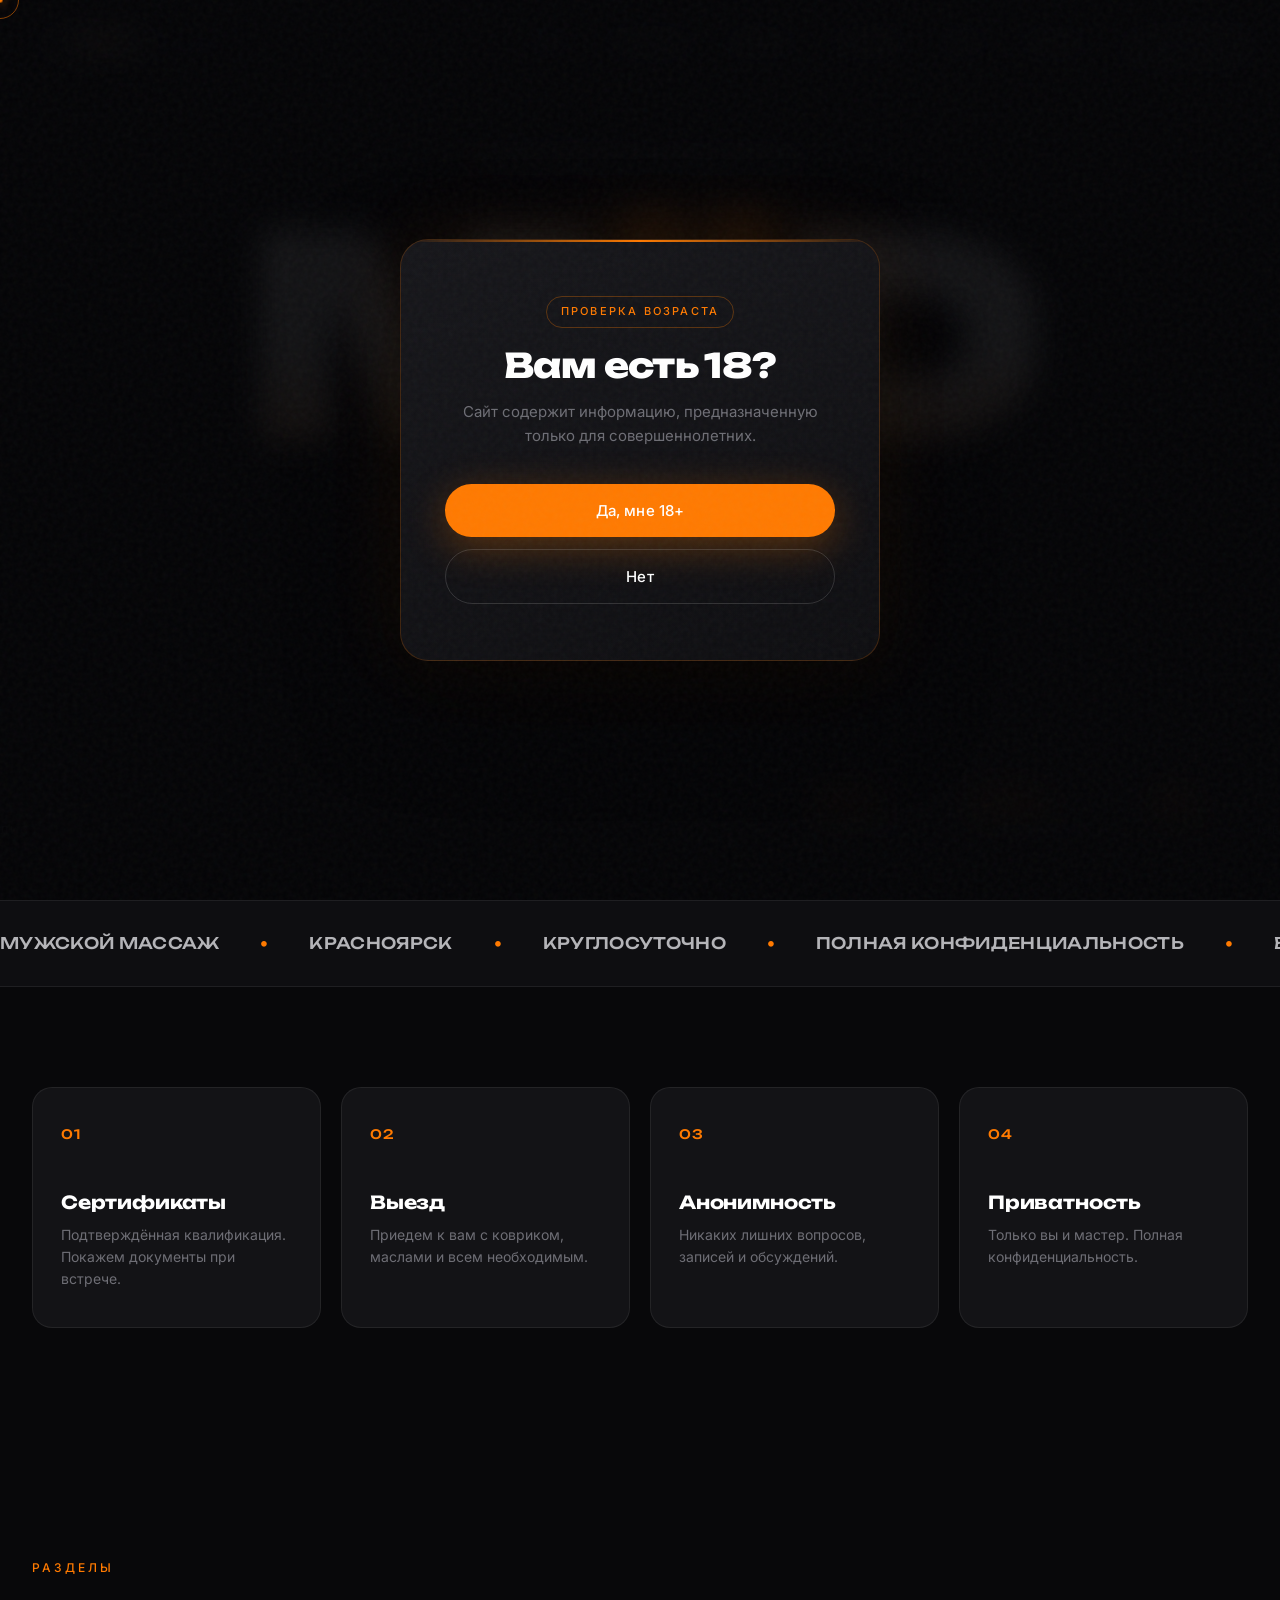
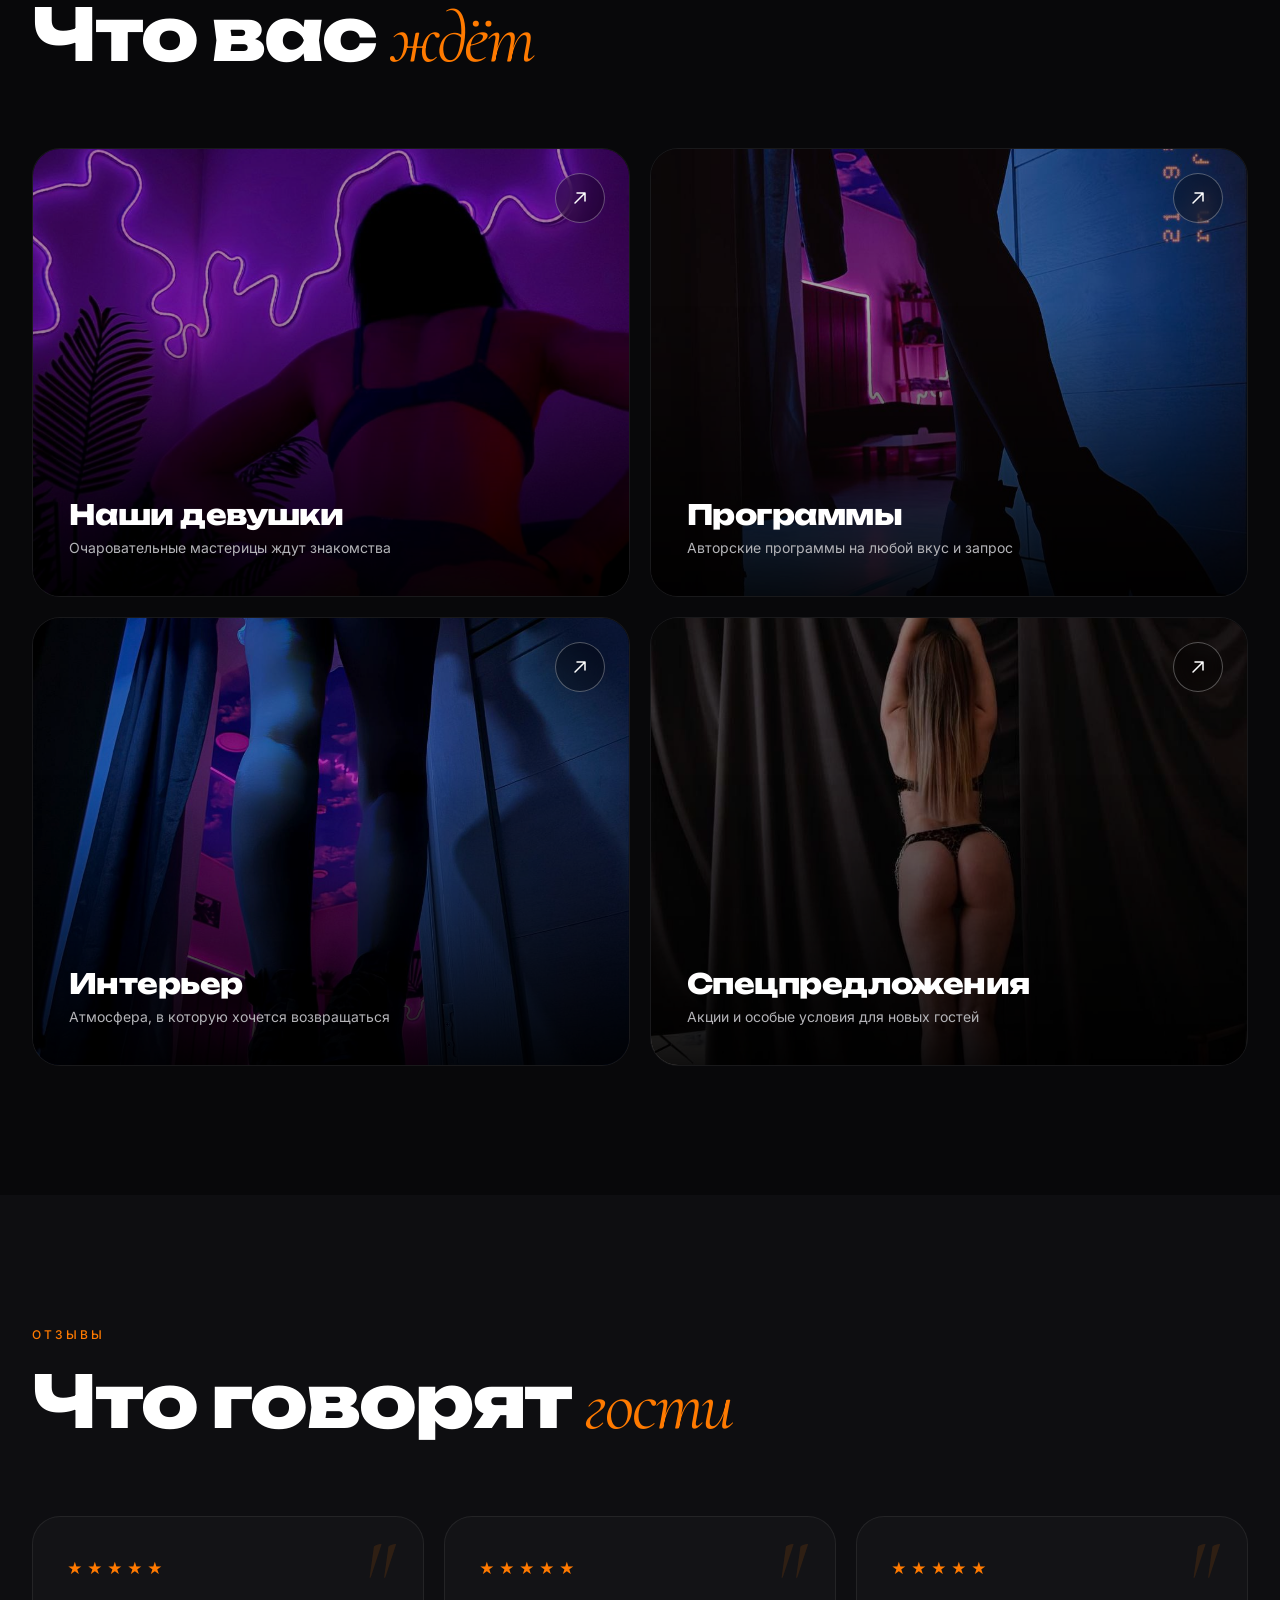
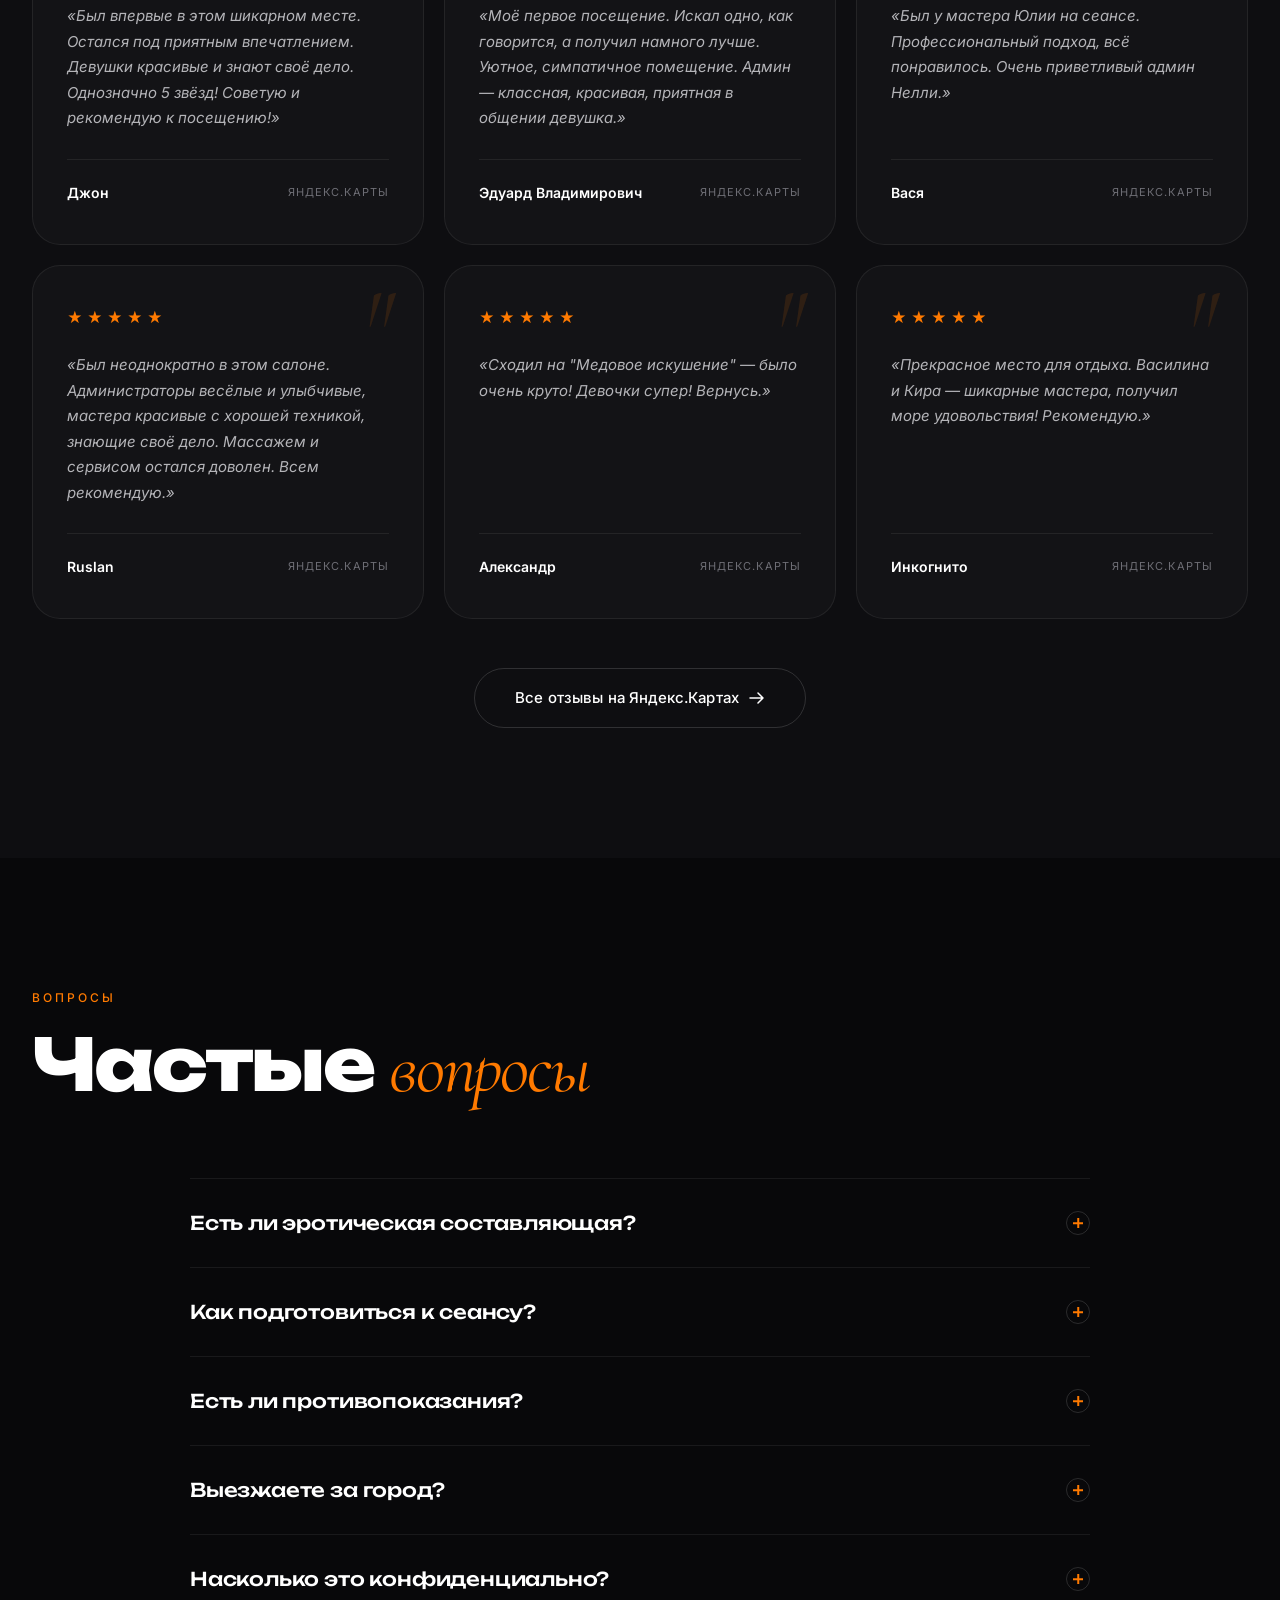
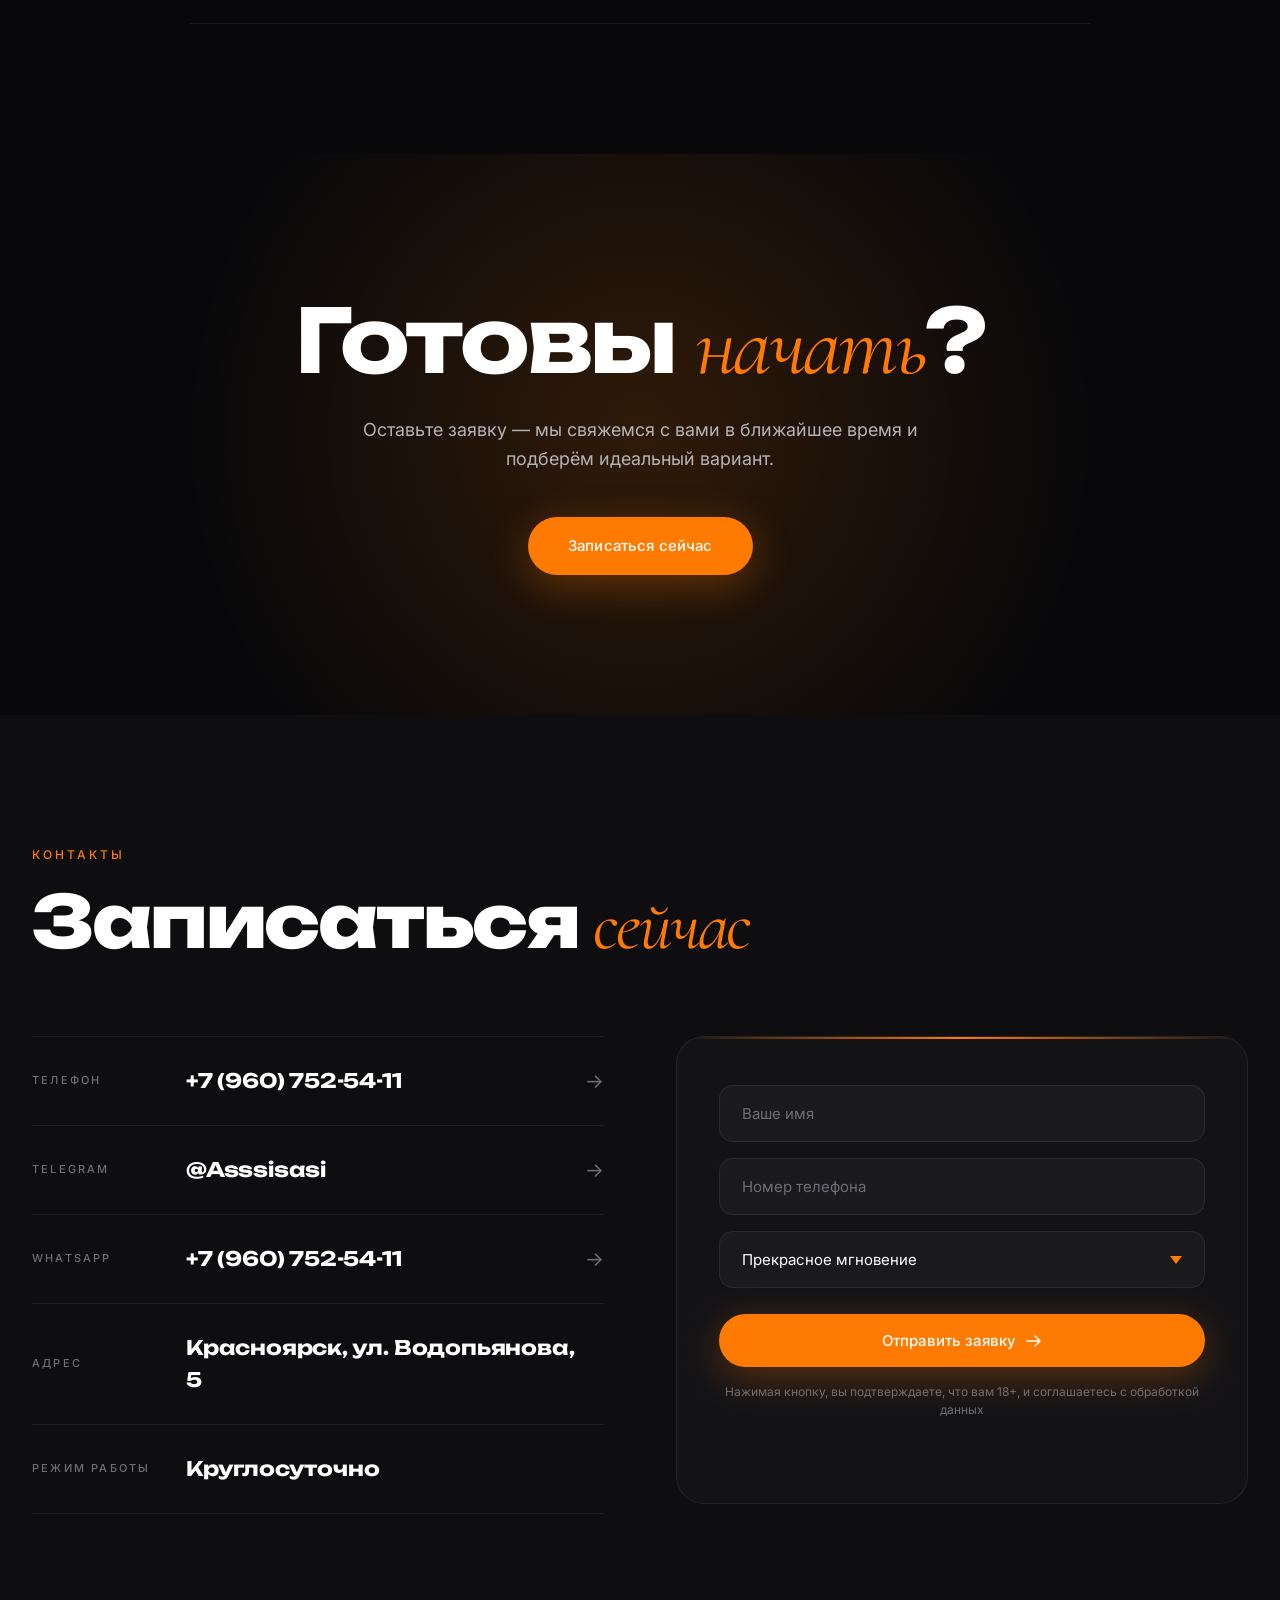
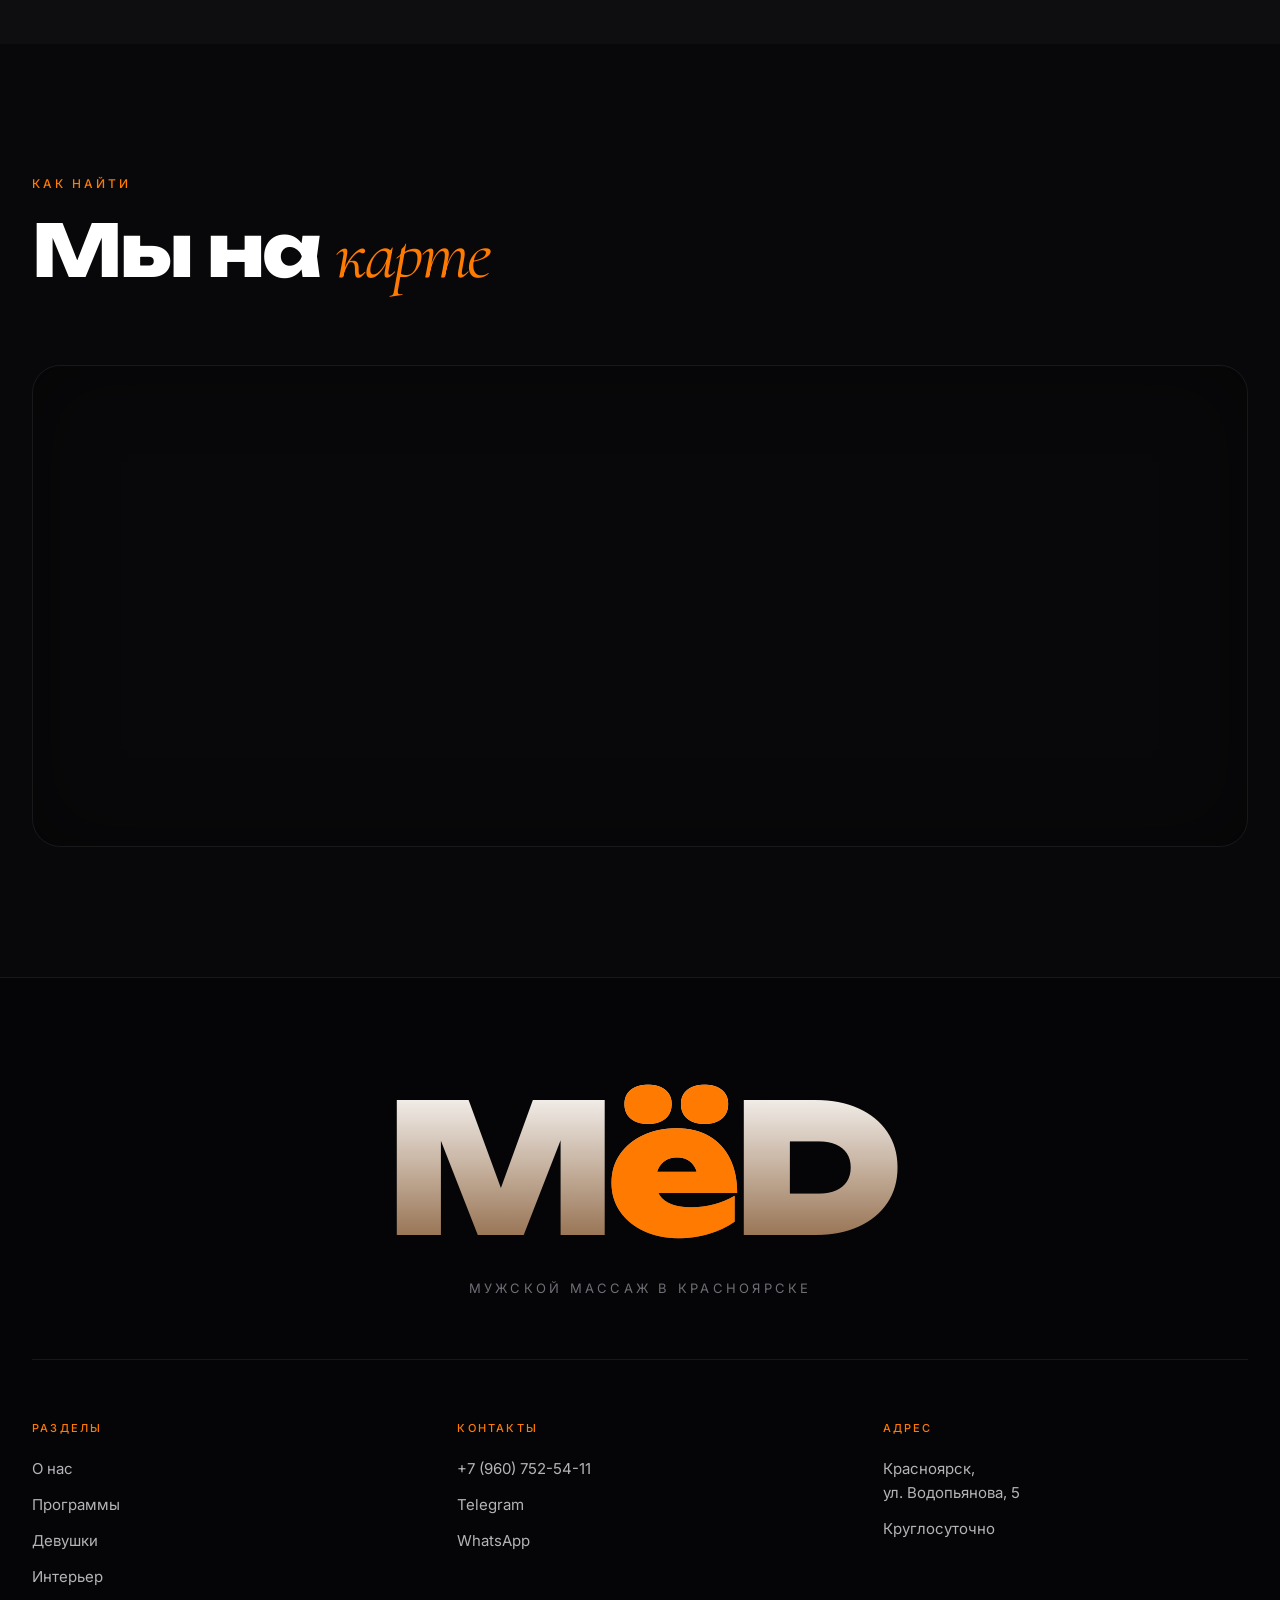
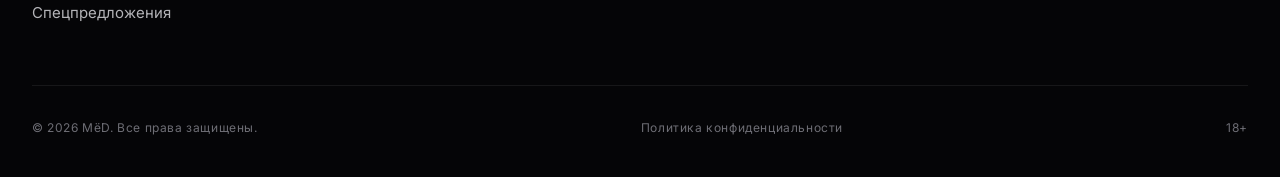
==== commit 7af8ab4b: "Add files via upload" ====
--- a/index.html
+++ b/index.html
@@ -1,130 +1,358 @@
 <!DOCTYPE html>
 <html lang="ru">
 <head>
-    <meta charset="UTF-8">
-    <meta name="viewport" content="width=device-width, initial-scale=1.0, user-scalable=yes">
-    <title>Мужской массаж | Расслабление и восстановление</title>
-    <link href="https://fonts.googleapis.com/css2?family=Inter:opsz,wght@14..32,300..700&family=Montserrat:wght@400;600;700&display=swap" rel="stylesheet">
-    <link rel="stylesheet" href="style.css">
+<meta charset="UTF-8">
+<meta name="viewport" content="width=device-width, initial-scale=1.0">
+<title>MёD — мужской массаж в Красноярске</title>
+<meta name="description" content="MёD — премиальный мужской массаж в Красноярске. Круглосуточно. Полная конфиденциальность.">
+<link href="https://fonts.googleapis.com/css2?family=Unbounded:wght@400;500;700;900&family=Inter:wght@300;400;500;600&family=Cormorant+Garamond:ital,wght@0,400;1,300;1,400&display=swap" rel="stylesheet">
+<link rel="stylesheet" href="style.css">
 </head>
 <body>
 
-<!-- ШАПКА -->
-<header class="header">
+<!-- PRELOADER -->
+<div class="preloader" id="preloader">
+    <div class="preloader-logo">M<span>ё</span>D</div>
+    <div class="preloader-bar"><span></span></div>
+</div>
+
+<!-- CURSOR -->
+<div class="cursor-dot" id="cursorDot"></div>
+<div class="cursor-ring" id="cursorRing"></div>
+
+<!-- GRAIN -->
+<div class="grain"></div>
+
+<!-- PROGRESS BAR -->
+<div class="progress-bar" id="progressBar"></div>
+
+<!-- AGE MODAL -->
+<div class="age-modal" id="ageModal">
+    <div class="age-box">
+        <div class="age-label">Проверка возраста</div>
+        <h3>Вам есть 18?</h3>
+        <p>Сайт содержит информацию, предназначенную только для совершеннолетних.</p>
+        <div class="age-actions">
+            <button id="ageYes" class="btn btn-primary">Да, мне 18+</button>
+            <button id="ageNo" class="btn btn-ghost">Нет</button>
+        </div>
+    </div>
+</div>
+
+<!-- HEADER -->
+<header class="header" id="header">
     <div class="container header-inner">
-        <a href="#" class="logo">MK <span>MёD</span> Красноярск</a>
-        <div class="nav">
-            <a href="#services">Услуги</a>
-            <a href="#about">О нас</a>
+        <a href="index.html" class="logo">
+            <span class="logo-mark">MK</span>
+            <span class="logo-name">M<span>ё</span>D</span>
+            <span class="logo-city">Красноярск</span>
+        </a>
+        <nav class="nav">
+            <a href="about.html">О нас</a>
+            <a href="programs.html">Программы</a>
+            <a href="girls.html">Девушки</a>
+            <a href="interior.html">Интерьер</a>
+            <a href="special.html">Акции</a>
             <a href="#contacts">Контакты</a>
-        </div>
-        <a href="tel:+79607525411" class="phone">+7 (960) 752-54-11</a>
+        </nav>
+        <a href="tel:+79607525411" class="header-phone">
+            <span class="phone-label">Записаться</span>
+            <span class="phone-num">+7 (960) 752-54-11</span>
+        </a>
+        <button class="burger" id="burger" aria-label="Меню"><span></span><span></span></button>
     </div>
 </header>
 
-<!-- ГЛАВНЫЙ ЭКРАН -->
-<section class="hero">
-    <div class="container">
-        <h1>MёD</h1>
-        <p>Желаете получить чувственное наслаждение?</p>
-        <a href="#contacts" class="btn">Записаться онлайн</a>
-    </div>
-</section>
-
-<!-- ОБО МНЕ -->
-<section id="about" class="section">
-    <div class="container">
-        <h2>О нас</h2>
-        <div class="about-grid">
-            <div class="about-text">
-                <p class="about-name"><strong>Какой вы видите ваш идеальный вечер сегодня?</strong> — Страстный и возбуждающий? Или нежный и изящный? Независимо от вашего настроения и предпочтений, полностью удовлетворить их смогут мастера нашей студии массажа.</p>
-                <p>Чтобы вечер был еще интереснее и приятнее, мы подготовили для вас целый комплекс авторских программ.</p>
-                <p class="about-cert">✅ Полная конфиденциальность гарантирована.</p>
-            </div>
-            <div class="about-photo">
-                <img src="med.png" alt="">
-            </div>
-        </div>
-    </div>
-</section>
-
-<!-- УСЛУГИ И ЦЕНЫ -->
-<section id="services" class="section">
-    <div class="container">
-        <h2>Услуги и цены</h2>
-        <table class="services-table">
-            <thead>
-                <tr><th>Услуга</th><th>Длительность</th><th>Цена</th><th></th></tr>
-            </thead>
-            <tbody>
-                <tr><td>Прекрасное мгновение</td><td>30 мин</td><td>4 000 ₽</td><td><a href="#contacts" class="service-btn">Запись</a></td></tr>
-                <tr><td>Чистое вдохновение</td><td>60 мин</td><td>6 000 ₽</td><td><a href="#contacts" class="service-btn">Запись</a></td></tr>
-                <tr><td>Лингам</td><td>60 мин</td><td>6 000 ₽</td><td><a href="#contacts" class="service-btn">Запись</a></td></tr>
-                <tr><td>Пипшоу</td><td>60 мин</td><td>8 000 ₽</td><td><a href="#contacts" class="service-btn">Запись</a></td></tr>
-                <tr><td>Футфетиш</td><td>60 мин</td><td>7 000 ₽</td><td><a href="#contacts" class="service-btn">Запись</a></td></tr>
-                <tr><td>Массаж массажистке</td><td>60 мин</td><td>7 000 ₽</td><td><a href="#contacts" class="service-btn">Запись</a></td></tr>
-                <tr><td>Массаж для пар</td><td>90 мин</td><td>16 000 ₽</td><td><a href="#contacts" class="service-btn">Запись</a></td></tr>
-                <tr><td>Госпожа</td><td>60 мин</td><td>10 000 ₽</td><td><a href="#contacts" class="service-btn">Запись</a></td></tr>
-                <tr><td>Медовый VIP</td><td>120 мин</td><td>20 000 ₽</td><td><a href="#contacts" class="service-btn">Запись</a></td></tr>
-            </tbody>
-        </table>
-    </div>
-</section>
-
-<!-- ПРЕИМУЩЕСТВА -->
+<!-- MOBILE MENU -->
+<div class="mobile-menu" id="mobileMenu">
+    <nav>
+        <a href="about.html">О нас</a>
+        <a href="programs.html">Программы</a>
+        <a href="girls.html">Девушки</a>
+        <a href="interior.html">Интерьер</a>
+        <a href="special.html">Акции</a>
+        <a href="#contacts">Контакты</a>
+    </nav>
+    <div class="mobile-menu-contacts">
+        <a href="tel:+79607525411">+7 (960) 752-54-11</a>
+        <a href="https://t.me/Asssisasi" target="_blank">@Asssisasi</a>
+    </div>
+</div>
+
+<main>
+
+<!-- HERO С ВИДЕО-ФОНОМ -->
+<section class="hero hero-video">
+    <!-- Видео-фон. Замени video.mp4 на свой файл -->
+    <video class="hero-bg-video" autoplay muted loop playsinline poster="hero-poster.jpg">
+        <source src="video.mp4" type="video/mp4">
+    </video>
+    <div class="hero-overlay"></div>
+
+    <div class="container hero-inner">
+        <div class="hero-label reveal">
+            <span class="dot-live"></span>
+            Мужской массаж · Круглосуточно
+        </div>
+        <h1 class="hero-title" data-parallax="0.15">M<span class="accent">ё</span>D</h1>
+        <p class="hero-sub reveal" style="transition-delay:.15s">
+            <em>чувственное наслаждение</em> в самом центре Красноярска
+        </p>
+        <div class="hero-actions reveal" style="transition-delay:.3s">
+            <a href="#contacts" class="btn btn-primary" data-cursor>
+                Записаться
+                <svg width="16" height="16" viewBox="0 0 16 16" fill="none"><path d="M1 8h13M9 3l5 5-5 5" stroke="currentColor" stroke-width="1.5" stroke-linecap="round" stroke-linejoin="round"/></svg>
+            </a>
+            <a href="girls.html" class="btn btn-ghost" data-cursor>Наши девушки</a>
+        </div>
+    </div>
+    <div class="hero-bottom">
+        <div class="hero-scroll"><span>Листайте</span><div class="scroll-line"><i></i></div></div>
+        <div class="hero-info">
+            <div><strong>24/7</strong><span>без выходных</span></div>
+            <div><strong>100%</strong><span>конфиденциально</span></div>
+            <div><strong>18+</strong><span>только взрослые</span></div>
+        </div>
+    </div>
+</section>
+
+<!-- TICKER -->
+<div class="ticker">
+    <div class="ticker-track">
+        <span>Мужской массаж</span><i>•</i>
+        <span>Красноярск</span><i>•</i>
+        <span>Круглосуточно</span><i>•</i>
+        <span>Полная конфиденциальность</span><i>•</i>
+        <span>Выезд на дом</span><i>•</i>
+        <span>Мужской массаж</span><i>•</i>
+        <span>Красноярск</span><i>•</i>
+        <span>Круглосуточно</span><i>•</i>
+        <span>Полная конфиденциальность</span><i>•</i>
+        <span>Выезд на дом</span><i>•</i>
+    </div>
+</div>
+
+<!-- ADVANTAGES -->
+<section class="advantages">
+    <div class="container">
+        <div class="adv-grid">
+            <div class="adv-card reveal"><div class="adv-num">01</div><h4>Сертификаты</h4><p>Подтверждённая квалификация. Покажем документы при встрече.</p></div>
+            <div class="adv-card reveal" style="transition-delay:.08s"><div class="adv-num">02</div><h4>Выезд</h4><p>Приедем к вам с ковриком, маслами и всем необходимым.</p></div>
+            <div class="adv-card reveal" style="transition-delay:.16s"><div class="adv-num">03</div><h4>Анонимность</h4><p>Никаких лишних вопросов, записей и обсуждений.</p></div>
+            <div class="adv-card reveal" style="transition-delay:.24s"><div class="adv-num">04</div><h4>Приватность</h4><p>Только вы и мастер. Полная конфиденциальность.</p></div>
+        </div>
+    </div>
+</section>
+
+<!-- PREVIEW GRID -->
 <section class="section">
     <div class="container">
-        <h2>Почему выбирают нас</h2>
-        <div class="features-grid">
-            <div class="feature-item"><div class="feature-icon">🪪</div><h3>Приятные бонусы</h3></div>
-            <div class="feature-item"><div class="feature-icon">🏠</div><h3>Все для комфортного отдыха</h3></div>
-            <div class="feature-item"><div class="feature-icon">🔒</div><h3>Конфиденциальность</h3><p>Полная анонимность</p></div>
-            <div class="feature-item"><div class="feature-icon">💳</div><h3>Любой способ оплаты</h3></div>
-        </div>
-    </div>
-</section>
-
-<!-- ГАЛЕРЕЯ -->
+        <div class="section-head reveal">
+            <div class="section-label">Разделы</div>
+            <h2 class="section-title">Что вас <em>ждёт</em></h2>
+        </div>
+        <div class="preview-grid">
+            <a href="girls.html" class="preview-card reveal">
+                <img src="about1.jpg" alt="Наши девушки">
+                <div class="preview-card-arrow">
+                    <svg width="18" height="18" viewBox="0 0 18 18" fill="none"><path d="M4 14L14 4M6 4h8v8" stroke="currentColor" stroke-width="1.5" stroke-linecap="round" stroke-linejoin="round"/></svg>
+                </div>
+                <div class="preview-overlay">
+                    <h3>Наши девушки</h3>
+                    <p>Очаровательные мастерицы ждут знакомства</p>
+                </div>
+            </a>
+            <a href="programs.html" class="preview-card reveal" style="transition-delay:.08s">
+                <img src="int3.jpg" alt="Программы">
+                <div class="preview-card-arrow">
+                    <svg width="18" height="18" viewBox="0 0 18 18" fill="none"><path d="M4 14L14 4M6 4h8v8" stroke="currentColor" stroke-width="1.5" stroke-linecap="round" stroke-linejoin="round"/></svg>
+                </div>
+                <div class="preview-overlay">
+                    <h3>Программы</h3>
+                    <p>Авторские программы на любой вкус и запрос</p>
+                </div>
+            </a>
+            <a href="interior.html" class="preview-card reveal" style="transition-delay:.16s">
+                <img src="int2.jpg" alt="Интерьер">
+                <div class="preview-card-arrow">
+                    <svg width="18" height="18" viewBox="0 0 18 18" fill="none"><path d="M4 14L14 4M6 4h8v8" stroke="currentColor" stroke-width="1.5" stroke-linecap="round" stroke-linejoin="round"/></svg>
+                </div>
+                <div class="preview-overlay">
+                    <h3>Интерьер</h3>
+                    <p>Атмосфера, в которую хочется возвращаться</p>
+                </div>
+            </a>
+            <a href="special.html" class="preview-card reveal" style="transition-delay:.24s">
+                <img src="girl4.jpg" alt="Спецпредложения">
+                <div class="preview-card-arrow">
+                    <svg width="18" height="18" viewBox="0 0 18 18" fill="none"><path d="M4 14L14 4M6 4h8v8" stroke="currentColor" stroke-width="1.5" stroke-linecap="round" stroke-linejoin="round"/></svg>
+                </div>
+                <div class="preview-overlay">
+                    <h3>Спецпредложения</h3>
+                    <p>Акции и особые условия для новых гостей</p>
+                </div>
+            </a>
+        </div>
+    </div>
+</section>
+
+<!-- REVIEWS -->
+<section class="section section-dark">
+    <div class="container">
+        <div class="section-head reveal">
+            <div class="section-label">Отзывы</div>
+            <h2 class="section-title">Что говорят <em>гости</em></h2>
+        </div>
+        <div class="reviews-grid">
+            <div class="review-card reveal">
+                <div class="review-stars">★★★★★</div>
+                <p>«Был впервые в этом шикарном месте. Остался под приятным впечатлением. Девушки красивые и знают своё дело. Однозначно 5 звёзд! Советую и рекомендую к посещению!»</p>
+                <div class="review-meta">
+                    <span class="review-author">Джон</span>
+                    <span class="review-date">Яндекс.Карты</span>
+                </div>
+            </div>
+            <div class="review-card reveal" style="transition-delay:.08s">
+                <div class="review-stars">★★★★★</div>
+                <p>«Моё первое посещение. Искал одно, как говорится, а получил намного лучше. Уютное, симпатичное помещение. Админ — классная, красивая, приятная в общении девушка.»</p>
+                <div class="review-meta">
+                    <span class="review-author">Эдуард Владимирович</span>
+                    <span class="review-date">Яндекс.Карты</span>
+                </div>
+            </div>
+            <div class="review-card reveal" style="transition-delay:.16s">
+                <div class="review-stars">★★★★★</div>
+                <p>«Был у мастера Юлии на сеансе. Профессиональный подход, всё понравилось. Очень приветливый админ Нелли.»</p>
+                <div class="review-meta">
+                    <span class="review-author">Вася</span>
+                    <span class="review-date">Яндекс.Карты</span>
+                </div>
+            </div>
+            <div class="review-card reveal" style="transition-delay:.24s">
+                <div class="review-stars">★★★★★</div>
+                <p>«Был неоднократно в этом салоне. Администраторы весёлые и улыбчивые, мастера красивые с хорошей техникой, знающие своё дело. Массажем и сервисом остался доволен. Всем рекомендую.»</p>
+                <div class="review-meta">
+                    <span class="review-author">Ruslan</span>
+                    <span class="review-date">Яндекс.Карты</span>
+                </div>
+            </div>
+            <div class="review-card reveal" style="transition-delay:.32s">
+                <div class="review-stars">★★★★★</div>
+                <p>«Сходил на "Медовое искушение" — было очень круто! Девочки супер! Вернусь.»</p>
+                <div class="review-meta">
+                    <span class="review-author">Александр</span>
+                    <span class="review-date">Яндекс.Карты</span>
+                </div>
+            </div>
+            <div class="review-card reveal" style="transition-delay:.4s">
+                <div class="review-stars">★★★★★</div>
+                <p>«Прекрасное место для отдыха. Василина и Кира — шикарные мастера, получил море удовольствия! Рекомендую.»</p>
+                <div class="review-meta">
+                    <span class="review-author">Инкогнито</span>
+                    <span class="review-date">Яндекс.Карты</span>
+                </div>
+            </div>
+        </div>
+
+        <div style="text-align:center; margin-top:48px;">
+            <a href="https://yandex.ru/maps/org/myod/84658668938/reviews/" target="_blank" class="btn btn-ghost" data-cursor>
+                Все отзывы на Яндекс.Картах
+                <svg width="16" height="16" viewBox="0 0 16 16" fill="none"><path d="M1 8h13M9 3l5 5-5 5" stroke="currentColor" stroke-width="1.5" stroke-linecap="round" stroke-linejoin="round"/></svg>
+            </a>
+        </div>
+    </div>
+</section>
+
+<!-- FAQ -->
 <section class="section">
     <div class="container">
-        <h2>Студия / Пространство</h2>
-        <div class="gallery">
-            <img src="med2.jpg" alt="Фото студии 1">
-            <img src="med1.jpg" alt="Фото студии 2">
-            <img src="med5.jpg" alt="Рабочее место">
-            <img src="med7.jpg" alt="Рабочее место 1">
-            <img src="med8.jpg" alt="Рабочее место 2">
-            <img src="med9.jpg" alt="Рабочее место 3">
-        </div>
-    </div>
-</section>  
-
-<!-- ЧАСТЫЕ ВОПРОСЫ -->
-<section class="section">
-    <div class="container">
-        <h2>ПРАВИЛА НАШЕГО КЛУБА</h2>
-        
-        <div class="faq-item">
-            <div>Любые отношения интимного характера с нашим персоналом - СТРОГО ЗАПРЕЩЕНЫ. Навязчивые просьбы и попытки насильственного принуждения недопустимы. Мастер немедленно прекратит программу без возврата оплаты. За давление сексуального характера предусмотрена уголовная ответственность, согласно ст. 133 УК РФ.</div>
-        </div>
-        
-    </div>
-</section>
-
-<!-- КОНТАКТЫ И ФОРМА -->
-<section id="contacts" class="section">
-    <div class="container">
-        <h2>Контакты и запись</h2>
+        <div class="section-head reveal">
+            <div class="section-label">Вопросы</div>
+            <h2 class="section-title">Частые <em>вопросы</em></h2>
+        </div>
+        <div class="faq">
+            <div class="faq-item reveal">
+                <button class="faq-q" data-cursor>
+                    <span>Есть ли эротическая составляющая?</span>
+                    <i></i>
+                </button>
+                <div class="faq-a"><p>Да. Мы работаем в сфере эротического массажа. Все программы — исключительно для совершеннолетних гостей.</p></div>
+            </div>
+            <div class="faq-item reveal">
+                <button class="faq-q" data-cursor>
+                    <span>Как подготовиться к сеансу?</span>
+                    <i></i>
+                </button>
+                <div class="faq-a"><p>Принять душ, быть на чистом белье. Всё остальное — масла, простыни, коврик — мы предоставляем.</p></div>
+            </div>
+            <div class="faq-item reveal">
+                <button class="faq-q" data-cursor>
+                    <span>Есть ли противопоказания?</span>
+                    <i></i>
+                </button>
+                <div class="faq-a"><p>Осторожно при обострениях, высокой температуре, кожных заболеваниях. При записи уточним все детали.</p></div>
+            </div>
+            <div class="faq-item reveal">
+                <button class="faq-q" data-cursor>
+                    <span>Выезжаете за город?</span>
+                    <i></i>
+                </button>
+                <div class="faq-a"><p>Да, но стоимость обсуждается индивидуально в зависимости от удалённости. Уточните при записи.</p></div>
+            </div>
+            <div class="faq-item reveal">
+                <button class="faq-q" data-cursor>
+                    <span>Насколько это конфиденциально?</span>
+                    <i></i>
+                </button>
+                <div class="faq-a"><p>Полностью. Никаких записей, обсуждений и передач данных третьим лицам. Только вы и мастер.</p></div>
+            </div>
+        </div>
+    </div>
+</section>
+
+<!-- CTA -->
+<section class="cta-section">
+    <div class="container">
+        <h2 class="reveal">Готовы <em>начать</em>?</h2>
+        <p class="reveal" style="transition-delay:.1s">Оставьте заявку — мы свяжемся с вами в ближайшее время и подберём идеальный вариант.</p>
+        <a href="#contacts" class="btn btn-primary reveal" style="transition-delay:.2s" data-cursor>Записаться сейчас</a>
+    </div>
+</section>
+
+<!-- CONTACTS -->
+<section class="section section-dark" id="contacts">
+    <div class="container">
+        <div class="section-head reveal">
+            <div class="section-label">Контакты</div>
+            <h2 class="section-title">Записаться <em>сейчас</em></h2>
+        </div>
         <div class="contacts-grid">
-            <div>
-                <p><strong>Телефон:</strong> <a href="tel:+79607525411">+7 (960) 752-54-11</a></p>
-                <p><strong>Telegram:</strong> <a href="https://t.me/Asssisasi" target="_blank">@Asssisasi</a></p>
-                <p><strong>WhatsApp:</strong> <a href="https://wa.me/79607525411" target="_blank">+7 (960) 752-54-11</a></p>
-                <p><strong>Адрес студии:</strong> г. Красноярск, ул. Водопьянова, 5</p>
-                <p><strong>Время работы:</strong> Круглосуточно</p>
-                <p>📍 Работаем с выездом по Красноярску. Строго 18+</p>
-            </div>
-            <div id="form">
+            <div class="contacts-info reveal-left">
+                <a href="tel:+79607525411" class="contact-line" data-cursor>
+                    <span class="contact-label">Телефон</span>
+                    <span class="contact-value">+7 (960) 752-54-11</span>
+                    <span class="contact-arrow">→</span>
+                </a>
+                <a href="https://t.me/Asssisasi" target="_blank" class="contact-line" data-cursor>
+                    <span class="contact-label">Telegram</span>
+                    <span class="contact-value">@Asssisasi</span>
+                    <span class="contact-arrow">→</span>
+                </a>
+                <a href="https://wa.me/79607525411" target="_blank" class="contact-line" data-cursor>
+                    <span class="contact-label">WhatsApp</span>
+                    <span class="contact-value">+7 (960) 752-54-11</span>
+                    <span class="contact-arrow">→</span>
+                </a>
+                <div class="contact-line contact-line-static">
+                    <span class="contact-label">Адрес</span>
+                    <span class="contact-value">Красноярск, ул. Водопьянова, 5</span>
+                </div>
+                <div class="contact-line contact-line-static">
+                    <span class="contact-label">Режим работы</span>
+                    <span class="contact-value">Круглосуточно</span>
+                </div>
+            </div>
+            <div class="form-wrapper reveal-right">
                 <form id="callbackForm">
                     <div class="form-group"><input type="text" placeholder="Ваше имя" required></div>
                     <div class="form-group"><input type="tel" placeholder="Номер телефона" required></div>
@@ -132,17 +360,23 @@
                         <select>
                             <option>Прекрасное мгновение</option>
                             <option>Чистое вдохновение</option>
-                            <option>Лингам</option>
-                            <option>Пипшоу</option>
-                            <option>Футфетиш</option>
-                            <option>Массаж массажистке</option>
-                            <option>Массаж для пар</option>
-                            <option>Госпожа</option>
-                            <option>Медовый VIP</option>
+                            <option>Полное окрыление</option>
+                            <option>Медовый ViP</option>
+                            <option>Романтическое свидание</option>
+                            <option>Лёд и Пламя</option>
+                            <option>Полное расслабление</option>
+                            <option>Базовый минимум</option>
+                            <option>Для семейных пар</option>
+                            <option>Медовое Искушение</option>
+                            <option>Первое знакомство</option>
+                            <option>Другое</option>
                         </select>
                     </div>
-                    <button type="submit" class="btn btn-full">Отправить заявку</button>
-                    <p class="form-note">Нажимая на кнопку, вы соглашаетесь с обработкой данных</p>
+                    <button type="submit" class="btn btn-primary btn-full" data-cursor>
+                        Отправить заявку
+                        <svg width="16" height="16" viewBox="0 0 16 16" fill="none"><path d="M1 8h13M9 3l5 5-5 5" stroke="currentColor" stroke-width="1.5" stroke-linecap="round" stroke-linejoin="round"/></svg>
+                    </button>
+                    <p class="form-note">Нажимая кнопку, вы подтверждаете, что вам 18+, и соглашаетесь с обработкой данных</p>
                 </form>
                 <div id="formMessage" class="form-message"></div>
             </div>
@@ -150,125 +384,62 @@
     </div>
 </section>
 
-<!-- КАРТА -->
-<section class="section">
-    <div class="container">
-        <h2>Мы на карте</h2>
-        <div style="position: relative; overflow: hidden; border-radius: 20px; margin-top: 20px;">
-            <iframe 
-                src="https://yandex.com/map-widget/v1/?ll=92.906404%2C56.062465&mode=search&oid=84658668938&ol=biz&z=21" 
-                width="100%" 
-                height="400" 
-                frameborder="0" 
-                allowfullscreen="true" 
-                style="border:0; display: block;">
-            </iframe>
-        </div>
-    </div>
-</section>
-
-<!-- ПОДВАЛ -->
+<!-- MAP -->
+<section class="section section-map">
+    <div class="container">
+        <div class="section-head reveal">
+            <div class="section-label">Как найти</div>
+            <h2 class="section-title">Мы на <em>карте</em></h2>
+        </div>
+        <div class="map-wrapper reveal-scale">
+            <iframe src="https://yandex.com/map-widget/v1/?ll=92.906404%2C56.062465&mode=search&oid=84658668938&ol=biz&z=21" width="100%" height="480" frameborder="0" allowfullscreen="true" loading="lazy"></iframe>
+        </div>
+    </div>
+</section>
+
+</main>
+
+<!-- FOOTER -->
 <footer class="footer">
     <div class="container">
-        <p>© 2026 Мужской массаж — Мёд</p>
-        <p class="footer-link"><a href="#">Политика конфиденциальности</a></p>
+        <div class="footer-top">
+            <div class="footer-logo">M<span>ё</span>D</div>
+            <p class="footer-tagline">Мужской массаж в Красноярске</p>
+        </div>
+        <div class="footer-mid">
+            <div class="footer-col">
+                <span class="footer-col-label">Разделы</span>
+                <a href="about.html">О нас</a>
+                <a href="programs.html">Программы</a>
+                <a href="girls.html">Девушки</a>
+                <a href="interior.html">Интерьер</a>
+                <a href="special.html">Спецпредложения</a>
+            </div>
+            <div class="footer-col">
+                <span class="footer-col-label">Контакты</span>
+                <a href="tel:+79607525411">+7 (960) 752-54-11</a>
+                <a href="https://t.me/Asssisasi" target="_blank">Telegram</a>
+                <a href="https://wa.me/79607525411" target="_blank">WhatsApp</a>
+            </div>
+            <div class="footer-col">
+                <span class="footer-col-label">Адрес</span>
+                <p>Красноярск,<br>ул. Водопьянова, 5</p>
+                <p>Круглосуточно</p>
+            </div>
+        </div>
+        <div class="footer-bottom">
+            <span>© 2026 MёD. Все права защищены.</span>
+            <a href="#">Политика конфиденциальности</a>
+            <span>18+</span>
+        </div>
     </div>
 </footer>
 
-<!-- СКРИПТ ДЛЯ ФОРМЫ -->
-<script>
-    // 🔧 ЗАМЕНИТЕ ЭТИ ДВЕ СТРОЧКИ НА СВОИ ДАННЫЕ 🔧
-    const TELEGRAM_BOT_TOKEN = '8628000505:AAFfkwEd0fQqjl6ZkplkPbI13x7IJGEGAMk';   // сюда токен от @BotFather
-    const TELEGRAM_CHAT_ID = '8242474734';       // сюда ваш ID от @userinfobot
-    
-    const form = document.getElementById('callbackForm');
-    const messageDiv = document.getElementById('formMessage');
-    
-    form.addEventListener('submit', async (e) => {
-        e.preventDefault();
-        
-        const name = form.querySelector('input[placeholder="Ваше имя"]').value;
-        const phone = form.querySelector('input[placeholder="Номер телефона"]').value;
-        const service = form.querySelector('select').value;
-        
-        if (!name || !phone) {
-            messageDiv.innerHTML = '❌ Заполните имя и телефон';
-            messageDiv.style.color = 'red';
-            return;
-        }
-        
-        const text = `🆕 НОВАЯ ЗАЯВКА НА МАССАЖ\n👤 Имя: ${name}\n📞 Телефон: ${phone}\n💆 Услуга: ${service}`;
-        
-        if (TELEGRAM_BOT_TOKEN === 'ВАШ_ТОКЕН_БОТА' || TELEGRAM_CHAT_ID === 'ВАШ_ID_ЧАТА') {
-            messageDiv.innerHTML = '✅ [ДЕМО] Заявка принята! Чтобы отправлять в Telegram, укажите токен бота и chat_id в коде.';
-            messageDiv.style.color = 'orange';
-            form.reset();
-            return;
-        }
-        
-        try {
-            const url = `https://api.telegram.org/bot${TELEGRAM_BOT_TOKEN}/sendMessage`;
-            const response = await fetch(url, {
-                method: 'POST',
-                headers: { 'Content-Type': 'application/json' },
-                body: JSON.stringify({ chat_id: TELEGRAM_CHAT_ID, text: text })
-            });
-            if (response.ok) {
-                messageDiv.innerHTML = '✅ Заявка отправлена! Я свяжусь с вами в ближайшее время.';
-                messageDiv.style.color = 'green';
-                form.reset();
-            } else {
-                throw new Error('Ошибка отправки');
-            }
-        } catch (error) {
-            messageDiv.innerHTML = '❌ Ошибка отправки. Попробуйте позвонить по телефону.';
-            messageDiv.style.color = 'red';
-        }
-    });
-</script>
-<!-- МОДАЛЬНОЕ ОКНО ДЛЯ ПРОВЕРКИ ВОЗРАСТА -->
-<div id="ageModal" style="display: flex; position: fixed; top: 0; left: 0; width: 100%; height: 100%; background: rgba(0,0,0,0.85); z-index: 9999; align-items: center; justify-content: center; font-family: 'Inter', sans-serif;">
-    <div style="background: white; max-width: 450px; width: 90%; padding: 30px 25px; border-radius: 24px; text-align: center; box-shadow: 0 20px 40px rgba(0,0,0,0.3); border-top: 6px solid var(--honey, #FF7A00);">
-        <div style="font-size: 48px; margin-bottom: 15px;">🔞</div>
-        <h3 style="font-size: 28px; margin-bottom: 15px; font-family: 'Montserrat', sans-serif;">Вам есть 18 лет?</h3>
-        <p style="font-size: 16px; color: #555; margin-bottom: 30px;">Данный сайт содержит информацию, предназначенную только для совершеннолетних.</p>
-        <div style="display: flex; gap: 15px; justify-content: center;">
-            <button id="ageYes" style="background: var(--honey, #FF7A00); color: white; border: none; padding: 12px 32px; border-radius: 40px; font-size: 18px; font-weight: bold; cursor: pointer; transition: 0.3s;">✅ Да, мне есть 18</button>
-            <button id="ageNo" style="background: #e0e0e0; color: #333; border: none; padding: 12px 32px; border-radius: 40px; font-size: 18px; font-weight: bold; cursor: pointer; transition: 0.3s;">❌ Нет, мне нет 18</button>
-        </div>
-    </div>
-</div>
-
-<script>
-    function disableScroll() {
-        document.body.classList.add('modal-open');
-    }
-    
-    function enableScroll() {
-        document.body.classList.remove('modal-open');
-    }
-
-    // Проверяем, проходил ли пользователь проверку раньше
-    if (!localStorage.getItem('ageVerified')) {
-        document.getElementById('ageModal').style.display = 'flex';
-        disableScroll();  // блокируем прокрутку фона
-    } else {
-        document.getElementById('ageModal').style.display = 'none';
-        enableScroll();   // разрешаем прокрутку
-    }
-
-    // Кнопка "ДА"
-    document.getElementById('ageYes').onclick = function() {
-        localStorage.setItem('ageVerified', 'true');
-        document.getElementById('ageModal').style.display = 'none';
-        enableScroll();   // разрешаем прокрутку после закрытия
-    };
-
-    // Кнопка "НЕТ"
-    document.getElementById('ageNo').onclick = function() {
-        window.location.href = 'https://www.google.com/';
-    };
-</script>
-</script>
+<!-- TO TOP -->
+<button class="to-top" id="toTop" aria-label="Наверх" data-cursor>
+    <svg width="18" height="18" viewBox="0 0 18 18" fill="none"><path d="M9 15V3M3 9l6-6 6 6" stroke="currentColor" stroke-width="1.5" stroke-linecap="round" stroke-linejoin="round"/></svg>
+</button>
+
+<script src="script.js"></script>
 </body>
-</html>
+</html>
--- a/style.css
+++ b/style.css
@@ -1,346 +1,2589 @@
-* {
+/* ==========================================================
+   MёD — MEN'S MASSAGE · PREMIUM DARK EDITION
+   ========================================================== */
+
+/* ============ RESET ============ */
+*, *::before, *::after {
     margin: 0;
     padding: 0;
     box-sizing: border-box;
 }
 
+html {
+    scroll-behavior: smooth;
+    -webkit-text-size-adjust: 100%;
+}
+
 body {
+    font-family: 'Inter', -apple-system, BlinkMacSystemFont, sans-serif;
+    font-weight: 400;
+    font-size: 16px;
+    line-height: 1.6;
+    color: var(--text);
+    background: var(--bg);
+    overflow-x: hidden;
+    -webkit-font-smoothing: antialiased;
+    -moz-osx-font-smoothing: grayscale;
+}
+
+body.menu-open {
+    overflow: hidden;
+}
+
+img {
+    max-width: 100%;
+    display: block;
+}
+
+a {
+    color: inherit;
+    text-decoration: none;
+}
+
+button {
+    font-family: inherit;
+    cursor: pointer;
+    border: none;
+    background: none;
+    color: inherit;
+}
+
+input, select, textarea {
+    font-family: inherit;
+    font-size: inherit;
+}
+
+/* ============ VARIABLES ============ */
+:root {
+    --bg: #08080A;
+    --bg-alt: #0E0E11;
+    --card: #131316;
+    --card-hover: #17171B;
+    --border: rgba(255, 255, 255, 0.07);
+    --border-strong: rgba(255, 255, 255, 0.14);
+
+    --honey: #FF7A00;
+    --honey-light: #FFA733;
+    --honey-soft: rgba(255, 122, 0, 0.12);
+    --honey-glow: rgba(255, 122, 0, 0.35);
+
+    --text: #FFFFFF;
+    --text-mid: #B4B4B8;
+    --text-muted: #6E6E75;
+
+    --radius: 20px;
+    --radius-lg: 28px;
+    --ease: cubic-bezier(0.4, 0, 0.2, 1);
+    --ease-out: cubic-bezier(0.16, 1, 0.3, 1);
+}
+
+/* ============ TYPOGRAPHY ============ */
+h1, h2, h3, h4 {
+    font-family: 'Unbounded', sans-serif;
+    font-weight: 700;
+    line-height: 1.05;
+    letter-spacing: -0.02em;
+    color: #fff;
+}
+
+em {
+    font-family: 'Cormorant Garamond', serif;
+    font-style: italic;
+    font-weight: 400;
+    color: var(--honey);
+}
+
+/* ============ CONTAINER ============ */
+.container {
+    max-width: 1280px;
+    margin: 0 auto;
+    padding: 0 32px;
+}
+
+/* ============ SELECTION ============ */
+::selection {
+    background: var(--honey);
+    color: #000;
+}
+
+/* ============ SCROLLBAR ============ */
+::-webkit-scrollbar {
+    width: 10px;
+}
+::-webkit-scrollbar-track {
+    background: var(--bg);
+}
+::-webkit-scrollbar-thumb {
+    background: #2a2a2f;
+    border-radius: 5px;
+}
+::-webkit-scrollbar-thumb:hover {
+    background: var(--honey);
+}
+
+/* ==========================================================
+   PRELOADER
+   ========================================================== */
+.preloader {
+    position: fixed;
+    inset: 0;
+    background: var(--bg);
+    z-index: 10000;
+    display: flex;
+    flex-direction: column;
+    align-items: center;
+    justify-content: center;
+    gap: 40px;
+    transition: opacity 0.8s var(--ease), visibility 0.8s;
+}
+
+.preloader.hidden {
+    opacity: 0;
+    visibility: hidden;
+}
+
+.preloader-logo {
+    font-family: 'Unbounded', sans-serif;
+    font-weight: 900;
+    font-size: 72px;
+    letter-spacing: -0.04em;
+    color: #fff;
+    animation: preloaderPulse 1.4s ease-in-out infinite;
+}
+
+.preloader-logo span {
+    color: var(--honey);
+}
+
+@keyframes preloaderPulse {
+    0%, 100% { opacity: 1; }
+    50% { opacity: 0.5; }
+}
+
+.preloader-bar {
+    width: 180px;
+    height: 2px;
+    background: rgba(255, 255, 255, 0.1);
+    border-radius: 2px;
+    overflow: hidden;
+}
+
+.preloader-bar span {
+    display: block;
+    height: 100%;
+    width: 0;
+    background: var(--honey);
+    animation: preloaderFill 1.4s var(--ease) forwards;
+    box-shadow: 0 0 20px var(--honey);
+}
+
+@keyframes preloaderFill {
+    to { width: 100%; }
+}
+
+/* ==========================================================
+   CUSTOM CURSOR
+   ========================================================== */
+.cursor-dot,
+.cursor-ring {
+    position: fixed;
+    top: 0;
+    left: 0;
+    pointer-events: none;
+    z-index: 9999;
+    will-change: transform;
+}
+
+.cursor-dot {
+    width: 5px;
+    height: 5px;
+    background: var(--honey);
+    border-radius: 50%;
+    box-shadow: 0 0 12px var(--honey);
+}
+
+.cursor-ring {
+    width: 38px;
+    height: 38px;
+    border: 1px solid rgba(255, 122, 0, 0.5);
+    border-radius: 50%;
+    transition: width 0.3s var(--ease), height 0.3s var(--ease), border-color 0.3s, background 0.3s;
+}
+
+.cursor-ring.hover {
+    width: 64px;
+    height: 64px;
+    background: rgba(255, 122, 0, 0.08);
+    border-color: var(--honey);
+}
+
+@media (hover: none) {
+    .cursor-dot, .cursor-ring { display: none; }
+}
+
+/* ==========================================================
+   GRAIN
+   ========================================================== */
+.grain {
+    position: fixed;
+    inset: 0;
+    pointer-events: none;
+    z-index: 9998;
+    opacity: 0.04;
+    background-image: url("data:image/svg+xml,%3Csvg viewBox='0 0 200 200' xmlns='http://www.w3.org/2000/svg'%3E%3Cfilter id='n'%3E%3CfeTurbulence type='fractalNoise' baseFrequency='0.9' numOctaves='3' stitchTiles='stitch'/%3E%3C/filter%3E%3Crect width='100%25' height='100%25' filter='url(%23n)'/%3E%3C/svg%3E");
+}
+
+/* ==========================================================
+   SCROLL PROGRESS
+   ========================================================== */
+.progress-bar {
+    position: fixed;
+    top: 0;
+    left: 0;
+    height: 2px;
+    width: 0;
+    background: linear-gradient(90deg, var(--honey), var(--honey-light));
+    z-index: 9997;
+    box-shadow: 0 0 16px var(--honey-glow);
+    transition: width 0.1s linear;
+}
+
+/* ==========================================================
+   AGE MODAL
+   ========================================================== */
+.age-modal {
+    position: fixed;
+    inset: 0;
+    background: rgba(5, 5, 7, 0.94);
+    backdrop-filter: blur(16px);
+    -webkit-backdrop-filter: blur(16px);
+    z-index: 9500;
+    display: none;
+    align-items: center;
+    justify-content: center;
+    padding: 24px;
+}
+
+.age-modal.active {
+    display: flex;
+    animation: fadeIn 0.4s var(--ease);
+}
+
+@keyframes fadeIn {
+    from { opacity: 0; }
+    to { opacity: 1; }
+}
+
+.age-box {
+    background: linear-gradient(160deg, #16161A 0%, #0E0E11 100%);
+    border: 1px solid rgba(255, 122, 0, 0.2);
+    border-radius: var(--radius-lg);
+    padding: 56px 44px;
+    max-width: 480px;
+    width: 100%;
+    text-align: center;
+    position: relative;
+    overflow: hidden;
+    animation: ageIn 0.6s var(--ease-out);
+    box-shadow: 0 40px 100px rgba(0, 0, 0, 0.6), 0 0 80px rgba(255, 122, 0, 0.08);
+}
+
+.age-box::before {
+    content: '';
+    position: absolute;
+    top: 0;
+    left: 0;
+    right: 0;
+    height: 2px;
+    background: linear-gradient(90deg, transparent, var(--honey), transparent);
+}
+
+@keyframes ageIn {
+    from { opacity: 0; transform: translateY(30px) scale(0.96); }
+    to { opacity: 1; transform: translateY(0) scale(1); }
+}
+
+.age-label {
+    display: inline-block;
+    font-size: 11px;
+    font-weight: 500;
+    letter-spacing: 0.2em;
+    text-transform: uppercase;
+    color: var(--honey);
+    margin-bottom: 20px;
+    padding: 6px 14px;
+    border: 1px solid rgba(255, 122, 0, 0.3);
+    border-radius: 40px;
+}
+
+.age-box h3 {
+    font-size: 34px;
+    font-weight: 800;
+    margin-bottom: 16px;
+    letter-spacing: -0.02em;
+}
+
+.age-box p {
+    color: var(--text-muted);
+    font-size: 15px;
+    margin-bottom: 36px;
+    line-height: 1.6;
+}
+
+.age-actions {
+    display: flex;
+    flex-direction: column;
+    gap: 12px;
+}
+
+/* ==========================================================
+   BUTTONS
+   ========================================================== */
+.btn {
+    display: inline-flex;
+    align-items: center;
+    justify-content: center;
+    gap: 10px;
+    padding: 17px 40px;
+    border-radius: 60px;
     font-family: 'Inter', sans-serif;
-    color: #1A1A1A;
-    background-color: #FFFFFF;
-    line-height: 1.5;
-}
-
-.container {
-    max-width: 1200px;
-    margin: 0 auto;
-    padding: 0 20px;
-}
-
-:root {
-    --honey: #FF7A00;
-    --dark: #1A1A1A;
-    --light: #FFFFFF;
-    --gray-bg: #F9F9F9;
-    --gray-border: #E0E0E0;
-}
-
-h1, h2, h3 {
-    font-family: 'Montserrat', sans-serif;
-    font-weight: 700;
-    line-height: 1.2;
-}
-
-h1 {
-    font-size: 48px;
-    margin-bottom: 20px;
-}
-
-h2 {
-    font-size: 32px;
-    margin-bottom: 32px;
-    border-left: 6px solid var(--honey);
-    padding-left: 20px;
-}
-
-@media (max-width: 768px) {
-    h1 { font-size: 36px; }
-    h2 { font-size: 28px; }
-}
-
-.btn {
-    display: inline-block;
-    background-color: var(--honey);
-    color: var(--light);
-    font-weight: 700;
-    text-decoration: none;
-    padding: 14px 32px;
-    border-radius: 40px;
+    font-size: 15px;
+    font-weight: 500;
+    letter-spacing: 0.01em;
+    text-align: center;
+    cursor: pointer;
+    transition: all 0.4s var(--ease);
+    position: relative;
+    overflow: hidden;
     border: none;
-    cursor: pointer;
-    transition: all 0.3s ease;
-    font-size: 16px;
-    text-align: center;
-}
-
-.btn:hover {
-    background-color: #E06D00;
-    transform: scale(1.02);
-    box-shadow: 0 4px 12px rgba(255, 122, 0, 0.3);
+    white-space: nowrap;
+}
+
+.btn-primary {
+    background: var(--honey);
+    color: #fff;
+    box-shadow: 0 10px 40px rgba(255, 122, 0, 0.3);
+}
+
+.btn-primary::before {
+    content: '';
+    position: absolute;
+    inset: 0;
+    background: linear-gradient(120deg, transparent 30%, rgba(255, 255, 255, 0.25) 50%, transparent 70%);
+    transform: translateX(-100%);
+    transition: transform 0.7s var(--ease);
+}
+
+.btn-primary:hover::before {
+    transform: translateX(100%);
+}
+
+.btn-primary:hover {
+    background: var(--honey-light);
+    transform: translateY(-3px);
+    box-shadow: 0 18px 50px rgba(255, 122, 0, 0.45);
+}
+
+.btn-ghost {
+    background: transparent;
+    color: #fff;
+    border: 1px solid var(--border-strong);
+}
+
+.btn-ghost:hover {
+    border-color: var(--honey);
+    color: var(--honey);
+    transform: translateY(-3px);
+    box-shadow: 0 10px 30px rgba(255, 122, 0, 0.15);
 }
 
 .btn-full {
     width: 100%;
 }
 
+/* ==========================================================
+   HEADER
+   ========================================================== */
 .header {
-    padding: 20px 0;
-    border-bottom: 1px solid var(--gray-border);
-    position: sticky;
+    position: fixed;
     top: 0;
-    background-color: white;
-    z-index: 100;
+    left: 0;
+    right: 0;
+    z-index: 900;
+    padding: 24px 0;
+    transition: all 0.5s var(--ease);
+}
+
+.header.scrolled {
+    padding: 14px 0;
+    background: rgba(8, 8, 10, 0.78);
+    backdrop-filter: blur(20px);
+    -webkit-backdrop-filter: blur(20px);
+    border-bottom: 1px solid var(--border);
 }
 
 .header-inner {
+    display: flex;
+    align-items: center;
+    justify-content: space-between;
+    gap: 32px;
+}
+
+.logo {
+    display: flex;
+    align-items: baseline;
+    gap: 10px;
+    font-family: 'Unbounded', sans-serif;
+    font-weight: 700;
+    letter-spacing: -0.02em;
+    white-space: nowrap;
+}
+
+.logo-mark {
+    font-size: 12px;
+    font-weight: 500;
+    letter-spacing: 0.15em;
+    color: var(--text-muted);
+    text-transform: uppercase;
+}
+
+.logo-name {
+    font-size: 22px;
+    color: #fff;
+    font-weight: 800;
+}
+
+.logo-name span {
+    color: var(--honey);
+}
+
+.logo-city {
+    font-family: 'Inter', sans-serif;
+    font-size: 12px;
+    font-weight: 400;
+    letter-spacing: 0.15em;
+    text-transform: uppercase;
+    color: var(--text-muted);
+}
+
+.nav {
+    display: flex;
+    gap: 40px;
+    margin-left: auto;
+}
+
+.nav a {
+    font-size: 14px;
+    font-weight: 400;
+    color: var(--text-mid);
+    position: relative;
+    padding: 4px 0;
+    transition: color 0.3s;
+}
+
+.nav a::after {
+    content: '';
+    position: absolute;
+    bottom: 0;
+    left: 0;
+    width: 0;
+    height: 1px;
+    background: var(--honey);
+    transition: width 0.4s var(--ease);
+}
+
+.nav a:hover {
+    color: #fff;
+}
+
+.nav a:hover::after {
+    width: 100%;
+}
+
+.header-phone {
+    display: flex;
+    flex-direction: column;
+    align-items: flex-end;
+    line-height: 1.2;
+    transition: all 0.3s;
+}
+
+.phone-label {
+    font-size: 10px;
+    letter-spacing: 0.15em;
+    text-transform: uppercase;
+    color: var(--text-muted);
+    margin-bottom: 4px;
+}
+
+.phone-num {
+    font-size: 14px;
+    font-weight: 500;
+    color: #fff;
+    transition: color 0.3s;
+}
+
+.header-phone:hover .phone-num {
+    color: var(--honey);
+}
+
+/* Burger */
+.burger {
+    display: none;
+    width: 30px;
+    height: 22px;
+    position: relative;
+    flex-direction: column;
+    justify-content: space-between;
+}
+
+.burger span {
+    display: block;
+    height: 1.5px;
+    width: 100%;
+    background: #fff;
+    transition: all 0.4s var(--ease);
+    transform-origin: center;
+}
+
+.burger.active span:first-child {
+    transform: translateY(10px) rotate(45deg);
+}
+
+.burger.active span:last-child {
+    transform: translateY(-10px) rotate(-45deg);
+}
+
+/* Mobile menu */
+.mobile-menu {
+    position: fixed;
+    inset: 0;
+    background: rgba(8, 8, 10, 0.98);
+    backdrop-filter: blur(20px);
+    z-index: 850;
+    display: flex;
+    flex-direction: column;
+    justify-content: center;
+    align-items: center;
+    gap: 40px;
+    opacity: 0;
+    visibility: hidden;
+    transition: all 0.5s var(--ease);
+}
+
+.mobile-menu.active {
+    opacity: 1;
+    visibility: visible;
+}
+
+.mobile-menu nav {
+    display: flex;
+    flex-direction: column;
+    align-items: center;
+    gap: 28px;
+}
+
+.mobile-menu nav a {
+    font-family: 'Unbounded', sans-serif;
+    font-size: 32px;
+    font-weight: 700;
+    color: #fff;
+    transition: color 0.3s;
+}
+
+.mobile-menu nav a:hover {
+    color: var(--honey);
+}
+
+.mobile-menu-contacts {
+    display: flex;
+    flex-direction: column;
+    align-items: center;
+    gap: 12px;
+    margin-top: 20px;
+}
+
+.mobile-menu-contacts a {
+    font-size: 16px;
+    color: var(--text-mid);
+}
+
+/* ==========================================================
+   HERO
+   ========================================================== */
+.hero {
+    min-height: 100vh;
+    display: flex;
+    flex-direction: column;
+    justify-content: center;
+    position: relative;
+    overflow: hidden;
+    padding: 140px 0 60px;
+}
+
+.hero-glow {
+    position: absolute;
+    border-radius: 50%;
+    filter: blur(120px);
+    pointer-events: none;
+    z-index: 0;
+}
+
+.hero-glow-1 {
+    width: 700px;
+    height: 700px;
+    background: radial-gradient(circle, rgba(255, 122, 0, 0.22), transparent 70%);
+    top: -10%;
+    left: 50%;
+    transform: translateX(-50%);
+    animation: glowFloat 12s ease-in-out infinite;
+}
+
+.hero-glow-2 {
+    width: 500px;
+    height: 500px;
+    background: radial-gradient(circle, rgba(255, 167, 51, 0.12), transparent 70%);
+    bottom: 0;
+    right: -10%;
+    animation: glowFloat 16s ease-in-out infinite reverse;
+}
+
+@keyframes glowFloat {
+    0%, 100% { transform: translate(-50%, 0) scale(1); }
+    50% { transform: translate(-50%, 40px) scale(1.15); }
+}
+
+.hero-inner {
+    position: relative;
+    z-index: 2;
+    text-align: center;
+}
+
+.hero-label {
+    display: inline-flex;
+    align-items: center;
+    gap: 10px;
+    font-size: 12px;
+    letter-spacing: 0.2em;
+    text-transform: uppercase;
+    color: var(--text-mid);
+    padding: 8px 18px;
+    border: 1px solid var(--border);
+    border-radius: 60px;
+    background: rgba(255, 255, 255, 0.02);
+    backdrop-filter: blur(10px);
+    margin-bottom: 40px;
+}
+
+.dot-live {
+    width: 6px;
+    height: 6px;
+    border-radius: 50%;
+    background: var(--honey);
+    box-shadow: 0 0 10px var(--honey);
+    animation: dotPulse 2s ease-in-out infinite;
+}
+
+@keyframes dotPulse {
+    0%, 100% { opacity: 1; transform: scale(1); }
+    50% { opacity: 0.5; transform: scale(0.8); }
+}
+
+.hero-title {
+    font-size: clamp(110px, 22vw, 280px);
+    font-weight: 900;
+    line-height: 0.85;
+    letter-spacing: -0.05em;
+    margin-bottom: 32px;
+    background: linear-gradient(180deg, #FFFFFF 0%, #FFFFFF 55%, rgba(255, 122, 0, 0.85) 130%);
+    -webkit-background-clip: text;
+    background-clip: text;
+    -webkit-text-fill-color: transparent;
+    will-change: transform;
+}
+
+.hero-title .accent {
+    -webkit-text-fill-color: var(--honey);
+    color: var(--honey);
+    text-shadow: 0 0 60px rgba(255, 122, 0, 0.5);
+}
+
+.hero-sub {
+    font-size: clamp(17px, 2vw, 22px);
+    color: var(--text-mid);
+    margin-bottom: 48px;
+    max-width: 600px;
+    margin-left: auto;
+    margin-right: auto;
+    font-weight: 300;
+}
+
+.hero-sub em {
+    font-size: 1.15em;
+}
+
+.hero-actions {
+    display: flex;
+    gap: 16px;
+    justify-content: center;
+    flex-wrap: wrap;
+}
+
+.hero-bottom {
+    position: relative;
+    z-index: 2;
+    display: flex;
+    justify-content: space-between;
+    align-items: flex-end;
+    gap: 40px;
+    margin-top: auto;
+    padding-top: 80px;
+}
+
+.hero-scroll {
+    display: flex;
+    align-items: center;
+    gap: 14px;
+    font-size: 11px;
+    letter-spacing: 0.2em;
+    text-transform: uppercase;
+    color: var(--text-muted);
+}
+
+.scroll-line {
+    width: 60px;
+    height: 1px;
+    background: var(--border-strong);
+    position: relative;
+    overflow: hidden;
+}
+
+.scroll-line i {
+    position: absolute;
+    top: 0;
+    left: 0;
+    width: 20px;
+    height: 100%;
+    background: var(--honey);
+    animation: scrollLine 2.4s ease-in-out infinite;
+}
+
+@keyframes scrollLine {
+    0% { transform: translateX(-100%); }
+    100% { transform: translateX(300%); }
+}
+
+.hero-info {
+    display: flex;
+    gap: 48px;
+}
+
+.hero-info > div {
+    display: flex;
+    flex-direction: column;
+    gap: 4px;
+}
+
+.hero-info strong {
+    font-family: 'Unbounded', sans-serif;
+    font-size: 22px;
+    font-weight: 700;
+    color: var(--honey);
+}
+
+.hero-info span {
+    font-size: 11px;
+    letter-spacing: 0.1em;
+    text-transform: uppercase;
+    color: var(--text-muted);
+}
+
+/* ==========================================================
+   TICKER
+   ========================================================== */
+.ticker {
+    overflow: hidden;
+    padding: 28px 0;
+    border-top: 1px solid var(--border);
+    border-bottom: 1px solid var(--border);
+    background: var(--bg-alt);
+    position: relative;
+}
+
+.ticker-alt {
+    background: var(--honey);
+    border: none;
+    padding: 22px 0;
+}
+
+.ticker-alt .ticker-track span {
+    color: #000;
+    font-weight: 700;
+}
+
+.ticker-alt .ticker-track i {
+    color: rgba(0, 0, 0, 0.4);
+}
+
+.ticker-track {
+    display: flex;
+    align-items: center;
+    gap: 40px;
+    white-space: nowrap;
+    animation: tickerScroll 40s linear infinite;
+    width: max-content;
+}
+
+.ticker-track span {
+    font-family: 'Unbounded', sans-serif;
+    font-size: 16px;
+    font-weight: 500;
+    letter-spacing: 0.02em;
+    color: var(--text-mid);
+    text-transform: uppercase;
+}
+
+.ticker-track i {
+    color: var(--honey);
+    font-size: 18px;
+    font-style: normal;
+}
+
+@keyframes tickerScroll {
+    from { transform: translateX(0); }
+    to { transform: translateX(-50%); }
+}
+
+/* ==========================================================
+   ADVANTAGES
+   ========================================================== */
+.advantages {
+    padding: 100px 0;
+}
+
+.adv-grid {
+    display: grid;
+    grid-template-columns: repeat(4, 1fr);
+    gap: 20px;
+}
+
+.adv-card {
+    background: var(--card);
+    border: 1px solid var(--border);
+    border-radius: var(--radius);
+    padding: 36px 28px;
+    position: relative;
+    overflow: hidden;
+    transition: all 0.5s var(--ease);
+}
+
+.adv-card::before {
+    content: '';
+    position: absolute;
+    top: 0;
+    left: 0;
+    right: 0;
+    height: 1px;
+    background: linear-gradient(90deg, transparent, var(--honey), transparent);
+    opacity: 0;
+    transition: opacity 0.5s;
+}
+
+.adv-card:hover {
+    background: var(--card-hover);
+    border-color: rgba(255, 122, 0, 0.25);
+    transform: translateY(-6px);
+    box-shadow: 0 24px 60px rgba(0, 0, 0, 0.4);
+}
+
+.adv-card:hover::before {
+    opacity: 1;
+}
+
+.adv-num {
+    font-family: 'Unbounded', sans-serif;
+    font-size: 13px;
+    font-weight: 500;
+    color: var(--honey);
+    letter-spacing: 0.1em;
+    margin-bottom: 48px;
+}
+
+.adv-card h4 {
+    font-size: 18px;
+    font-weight: 700;
+    margin-bottom: 12px;
+    letter-spacing: -0.01em;
+}
+
+.adv-card p {
+    font-size: 14px;
+    color: var(--text-muted);
+    line-height: 1.6;
+}
+
+/* ==========================================================
+   SECTIONS
+   ========================================================== */
+.section {
+    padding: 130px 0;
+    position: relative;
+}
+
+.section-dark {
+    background: var(--bg-alt);
+}
+
+.section-head {
+    margin-bottom: 72px;
+    max-width: 800px;
+}
+
+.section-label {
+    font-size: 12px;
+    letter-spacing: 0.25em;
+    text-transform: uppercase;
+    color: var(--honey);
+    margin-bottom: 20px;
+    font-weight: 500;
+}
+
+.section-title {
+    font-size: clamp(38px, 6vw, 72px);
+    font-weight: 800;
+    line-height: 1.05;
+    letter-spacing: -0.03em;
+}
+
+/* ==========================================================
+   SERVICES
+   ========================================================== */
+.services-grid {
+    display: grid;
+    grid-template-columns: repeat(2, 1fr);
+    gap: 20px;
+}
+
+.service-card {
+    background: var(--card);
+    border: 1px solid var(--border);
+    border-radius: var(--radius-lg);
+    padding: 48px 42px;
+    position: relative;
+    overflow: hidden;
+    transition: all 0.5s var(--ease);
+    display: flex;
+    flex-direction: column;
+    min-height: 340px;
+}
+
+.service-card::after {
+    content: '';
+    position: absolute;
+    top: 0;
+    left: 0;
+    right: 0;
+    height: 2px;
+    background: linear-gradient(90deg, transparent, var(--honey), transparent);
+    opacity: 0;
+    transition: opacity 0.5s;
+}
+
+.service-card:hover {
+    background: var(--card-hover);
+    border-color: rgba(255, 122, 0, 0.25);
+    transform: translateY(-8px);
+    box-shadow: 0 30px 70px rgba(0, 0, 0, 0.5);
+}
+
+.service-card:hover::after {
+    opacity: 1;
+}
+
+.service-num {
+    position: absolute;
+    top: 40px;
+    right: 42px;
+    font-family: 'Unbounded', sans-serif;
+    font-size: 13px;
+    font-weight: 500;
+    color: var(--text-muted);
+    letter-spacing: 0.1em;
+    transition: color 0.4s;
+}
+
+.service-card:hover .service-num {
+    color: var(--honey);
+}
+
+.service-top {
+    margin-bottom: 24px;
+}
+
+.service-duration {
+    display: inline-block;
+    font-size: 11px;
+    font-weight: 500;
+    letter-spacing: 0.15em;
+    text-transform: uppercase;
+    color: var(--honey);
+    padding: 7px 16px;
+    border: 1px solid rgba(255, 122, 0, 0.3);
+    border-radius: 40px;
+    background: rgba(255, 122, 0, 0.05);
+}
+
+.service-card h3 {
+    font-size: 26px;
+    font-weight: 700;
+    margin-bottom: 16px;
+    letter-spacing: -0.02em;
+    line-height: 1.2;
+}
+
+.service-card > p {
+    font-size: 15px;
+    color: var(--text-muted);
+    line-height: 1.65;
+    margin-bottom: 32px;
+    flex-grow: 1;
+}
+
+.service-footer {
+    display: flex;
+    align-items: center;
+    justify-content: space-between;
+    padding-top: 24px;
+    border-top: 1px solid var(--border);
+}
+
+.service-price {
+    font-family: 'Unbounded', sans-serif;
+    font-size: 26px;
+    font-weight: 700;
+    color: #fff;
+    letter-spacing: -0.02em;
+}
+
+.service-price i {
+    font-style: normal;
+    font-size: 18px;
+    color: var(--honey);
+    margin-left: 2px;
+}
+
+.service-arrow {
+    width: 48px;
+    height: 48px;
+    border-radius: 50%;
+    border: 1px solid var(--border-strong);
+    display: flex;
+    align-items: center;
+    justify-content: center;
+    color: #fff;
+    transition: all 0.4s var(--ease);
+}
+
+.service-arrow:hover {
+    background: var(--honey);
+    border-color: var(--honey);
+    transform: rotate(-45deg) scale(1.05);
+    box-shadow: 0 8px 24px rgba(255, 122, 0, 0.4);
+}
+
+/* ==========================================================
+   ABOUT
+   ========================================================== */
+.section-about {
+    background: var(--bg-alt);
+}
+
+.about-grid {
+    display: grid;
+    grid-template-columns: 1fr 1.15fr;
+    gap: 100px;
+    align-items: center;
+}
+
+.about-visual {
+    position: relative;
+}
+
+.about-frame {
+    position: relative;
+    border-radius: var(--radius-lg);
+    overflow: hidden;
+    aspect-ratio: 4 / 5;
+    background: linear-gradient(160deg, #1a1a1e, #0e0e11);
+    border: 1px solid var(--border);
+}
+
+.about-frame::after {
+    content: '';
+    position: absolute;
+    inset: 0;
+    background: linear-gradient(180deg, transparent 60%, rgba(255, 122, 0, 0.15));
+    pointer-events: none;
+}
+
+.about-frame img {
+    width: 100%;
+    height: 100%;
+    object-fit: cover;
+    transition: transform 1.2s var(--ease);
+}
+
+.about-frame:hover img {
+    transform: scale(1.05);
+}
+
+.about-badge {
+    position: absolute;
+    bottom: -24px;
+    right: -24px;
+    background: var(--honey);
+    color: #000;
+    padding: 24px 28px;
+    border-radius: var(--radius);
+    display: flex;
+    flex-direction: column;
+    align-items: center;
+    gap: 2px;
+    box-shadow: 0 20px 50px rgba(255, 122, 0, 0.4);
+    transform: rotate(-3deg);
+}
+
+.about-badge span {
+    font-size: 10px;
+    letter-spacing: 0.15em;
+    text-transform: uppercase;
+    opacity: 0.7;
+    font-weight: 500;
+}
+
+.about-badge strong {
+    font-family: 'Unbounded', sans-serif;
+    font-size: 26px;
+    font-weight: 800;
+    line-height: 1;
+}
+
+.about-content .section-title {
+    margin-bottom: 32px;
+}
+
+.about-lead {
+    font-size: 19px;
+    color: #fff;
+    line-height: 1.5;
+    margin-bottom: 22px;
+    font-weight: 400;
+}
+
+.about-content > p {
+    color: var(--text-muted);
+    font-size: 15px;
+    line-height: 1.7;
+    margin-bottom: 36px;
+}
+
+.about-list {
+    list-style: none;
+    display: flex;
+    flex-direction: column;
+    gap: 0;
+}
+
+.about-list li {
+    display: flex;
+    align-items: flex-start;
+    gap: 16px;
+    padding: 18px 0;
+    border-top: 1px solid var(--border);
+    font-size: 15px;
+    color: var(--text-mid);
+}
+
+.about-list li:last-child {
+    border-bottom: 1px solid var(--border);
+}
+
+.about-list li span {
+    color: var(--honey);
+    font-weight: 700;
+    flex-shrink: 0;
+}
+
+/* ==========================================================
+   PROCESS
+   ========================================================== */
+.process-grid {
+    display: grid;
+    grid-template-columns: repeat(4, 1fr);
+    gap: 0;
+    border-top: 1px solid var(--border);
+}
+
+.process-step {
+    padding: 48px 32px 48px 0;
+    border-right: 1px solid var(--border);
+    position: relative;
+    transition: all 0.4s var(--ease);
+}
+
+.process-step:last-child {
+    border-right: none;
+}
+
+.process-step:not(:first-child) {
+    padding-left: 32px;
+}
+
+.process-step::before {
+    content: '';
+    position: absolute;
+    top: -1px;
+    left: 0;
+    width: 0;
+    height: 1px;
+    background: var(--honey);
+    transition: width 0.6s var(--ease);
+}
+
+.process-step:hover::before {
+    width: 100%;
+}
+
+.process-step:hover {
+    background: rgba(255, 122, 0, 0.02);
+}
+
+.process-num {
+    font-family: 'Unbounded', sans-serif;
+    font-size: 13px;
+    font-weight: 500;
+    color: var(--honey);
+    letter-spacing: 0.1em;
+    display: block;
+    margin-bottom: 32px;
+}
+
+.process-step h4 {
+    font-size: 20px;
+    font-weight: 700;
+    margin-bottom: 12px;
+    letter-spacing: -0.01em;
+}
+
+.process-step p {
+    font-size: 14px;
+    color: var(--text-muted);
+    line-height: 1.65;
+}
+
+/* ==========================================================
+   ABOUT PAGE PHOTOS (страница «О нас»)
+   ========================================================== */
+.about-photos {
+    display: grid;
+    grid-template-columns: repeat(2, 1fr);
+    gap: 16px;
+    margin-top: 60px;
+}
+
+.about-photos .about-photo-item {
+    position: relative;
+    border-radius: var(--radius);
+    overflow: hidden;
+    border: 1px solid var(--border);
+    aspect-ratio: 4 / 5;
+}
+
+.about-photos .about-photo-item img {
+    width: 100%;
+    height: 100%;
+    object-fit: cover;
+    display: block;
+    transition: transform 1s var(--ease);
+    filter: brightness(0.9);
+}
+
+.about-photos .about-photo-item:hover img {
+    transform: scale(1.05);
+    filter: brightness(1);
+}
+
+/* ==========================================================
+   REVIEWS
+   ========================================================== */
+.reviews-grid {
+    display: grid;
+    grid-template-columns: repeat(3, 1fr);
+    gap: 20px;
+}
+
+.review-card {
+    background: var(--card);
+    border: 1px solid var(--border);
+    border-radius: var(--radius-lg);
+    padding: 40px 34px;
+    position: relative;
+    transition: all 0.5s var(--ease);
+    display: flex;
+    flex-direction: column;
+}
+
+.review-card::before {
+    content: '"';
+    position: absolute;
+    top: 20px;
+    right: 30px;
+    font-family: 'Cormorant Garamond', serif;
+    font-size: 100px;
+    line-height: 0.8;
+    color: rgba(255, 122, 0, 0.12);
+    font-style: italic;
+}
+
+.review-card:hover {
+    background: var(--card-hover);
+    border-color: rgba(255, 122, 0, 0.2);
+    transform: translateY(-6px);
+    box-shadow: 0 24px 60px rgba(0, 0, 0, 0.4);
+}
+
+.review-stars {
+    color: var(--honey);
+    font-size: 15px;
+    letter-spacing: 4px;
+    margin-bottom: 22px;
+}
+
+.review-card p {
+    font-size: 15px;
+    color: var(--text-mid);
+    line-height: 1.7;
+    margin-bottom: 28px;
+    flex-grow: 1;
+    font-style: italic;
+}
+
+.review-meta {
+    padding-top: 22px;
+    border-top: 1px solid var(--border);
     display: flex;
     justify-content: space-between;
     align-items: center;
-    flex-wrap: wrap;
-    gap: 15px;
-}
-
-.logo {
-    font-family: 'Montserrat', sans-serif;
-    font-weight: 800;
-    font-size: 24px;
-    color: var(--dark);
-    text-decoration: none;
-}
-
-.logo span {
-    color: var(--honey);
-}
-
-.nav {
-    display: flex;
-    gap: 30px;
-}
-
-.nav a {
-    text-decoration: none;
-    color: var(--dark);
+    gap: 12px;
+}
+
+.review-author {
+    font-weight: 600;
+    color: #fff;
+    font-size: 14px;
+}
+
+.review-date {
+    font-size: 11px;
+    letter-spacing: 0.1em;
+    text-transform: uppercase;
+    color: var(--text-muted);
+}
+
+/* ==========================================================
+   FAQ
+   ========================================================== */
+.faq {
+    max-width: 900px;
+    margin: 0 auto;
+    border-top: 1px solid var(--border);
+}
+
+.faq-item {
+    border-bottom: 1px solid var(--border);
+    transition: background 0.3s;
+}
+
+.faq-item:hover {
+    background: rgba(255, 122, 0, 0.015);
+}
+
+.faq-q {
+    width: 100%;
+    display: flex;
+    align-items: center;
+    justify-content: space-between;
+    gap: 24px;
+    padding: 32px 0;
+    text-align: left;
+    font-family: 'Unbounded', sans-serif;
+    font-size: 19px;
     font-weight: 500;
-}
-
-.nav a:hover {
-    color: var(--honey);
-}
-
-.phone {
-    font-weight: 700;
-    font-size: 20px;
-    color: var(--dark);
-    text-decoration: none;
-}
-
-@media (max-width: 768px) {
-    .header-inner { flex-direction: column; }
-    .nav { gap: 20px; }
-}
-
-.hero {
-    padding: 80px 0;
-    text-align: center;
-    background-color: var(--gray-bg);
-}
-
-.hero p {
-    font-size: 20px;
-    margin-bottom: 32px;
-    color: #333;
-}
-
-.section {
-    padding: 60px 0;
-    border-bottom: 1px solid var(--gray-border);
-}
-
-.about-grid {
-    display: flex;
-    gap: 30px;
-    flex-wrap: wrap;
-}
-
-.about-text {
-    flex: 2;
-}
-
-.about-name {
-    font-size: 18px;
-    margin-bottom: 15px;
-}
-
-.about-cert {
-    margin-top: 20px;
-}
-
-.about-photo {
-    text-align: center;
-}
-
-.about-photo img {
-    max-width: 80%;
-    height: auto;
-    display: inline-block;
-}
-
-.photo-placeholder {
-    background: #E0E0E0;
-    border-radius: 20px;
-    min-height: 200px;
-    display: flex;
-    align-items: center;
-    justify-content: center;
-    color: #555;
-}
-
-.services-table {
-    width: 100%;
-    border-collapse: collapse;
-    margin-top: 20px;
-}
-
-.services-table th, .services-table td {
-    border: 1px solid var(--gray-border);
-    padding: 15px;
-    text-align: left;
-}
-
-.services-table th {
-    background-color: var(--gray-bg);
-    font-weight: 700;
-}
-
-.service-btn {
-    background-color: var(--honey);
-    color: white;
-    padding: 6px 16px;
-    border-radius: 20px;
-    text-decoration: none;
-    font-size: 14px;
-    font-weight: 600;
-    display: inline-block;
-}
-
-.features-grid {
-    display: grid;
-    grid-template-columns: repeat(auto-fit, minmax(250px, 1fr));
-    gap: 30px;
-    margin-top: 20px;
-}
-
-.feature-item {
-    background: var(--gray-bg);
-    padding: 25px;
-    border-radius: 16px;
-    text-align: center;
-}
-
-.feature-icon {
-    font-size: 40px;
-    margin-bottom: 15px;
-}
-
-.gallery {
-    display: grid;
-    grid-template-columns: repeat(auto-fit, minmax(250px, 1fr));
-    gap: 20px;
-    margin-top: 20px;
-}
-
-.gallery-placeholder {
-    height: 200px;
-    background: #FFE0B5;
-    border-radius: 16px;
-    display: flex;
-    align-items: center;
-    justify-content: center;
-    color: #885A00;
-}
-
-.gallery-note {
-    margin-top: 15px;
-    text-align: center;
-    color: #666;
-    font-size: 14px;
-}
-
-.faq-item {
-    margin-bottom: 20px;
-    border-bottom: 1px solid var(--gray-border);
-    padding-bottom: 15px;
-}
-
-.faq-question {
-    font-weight: 700;
-    font-size: 18px;
-    margin-bottom: 8px;
-}
-
+    color: #fff;
+    letter-spacing: -0.01em;
+    transition: color 0.3s;
+}
+
+.faq-q:hover {
+    color: var(--honey);
+}
+
+.faq-q i {
+    position: relative;
+    flex-shrink: 0;
+    width: 24px;
+    height: 24px;
+    border-radius: 50%;
+    border: 1px solid var(--border-strong);
+    transition: all 0.4s var(--ease);
+}
+
+.faq-q i::before,
+.faq-q i::after {
+    content: '';
+    position: absolute;
+    top: 50%;
+    left: 50%;
+    background: var(--honey);
+    transform: translate(-50%, -50%);
+    transition: all 0.4s var(--ease);
+}
+
+.faq-q i::before {
+    width: 10px;
+    height: 1.5px;
+}
+
+.faq-q i::after {
+    width: 1.5px;
+    height: 10px;
+}
+
+.faq-item.open .faq-q i {
+    background: var(--honey);
+    border-color: var(--honey);
+    transform: rotate(180deg);
+}
+
+.faq-item.open .faq-q i::before,
+.faq-item.open .faq-q i::after {
+    background: #000;
+}
+
+.faq-item.open .faq-q i::after {
+    opacity: 0;
+}
+
+.faq-a {
+    max-height: 0;
+    overflow: hidden;
+    transition: max-height 0.5s var(--ease), padding 0.5s var(--ease);
+}
+
+.faq-item.open .faq-a {
+    max-height: 400px;
+    padding-bottom: 32px;
+}
+
+.faq-a p {
+    font-size: 15px;
+    color: var(--text-muted);
+    line-height: 1.75;
+    max-width: 720px;
+}
+
+/* ==========================================================
+   CONTACTS
+   ========================================================== */
 .contacts-grid {
     display: grid;
     grid-template-columns: 1fr 1fr;
-    gap: 40px;
-}
-
-@media (max-width: 768px) {
-    .contacts-grid { grid-template-columns: 1fr; }
+    gap: 72px;
+    align-items: start;
+}
+
+.contacts-info {
+    display: flex;
+    flex-direction: column;
+}
+
+.contact-line {
+    display: grid;
+    grid-template-columns: 130px 1fr auto;
+    align-items: center;
+    gap: 24px;
+    padding: 28px 0;
+    border-top: 1px solid var(--border);
+    position: relative;
+    transition: all 0.4s var(--ease);
+}
+
+.contact-line:last-child {
+    border-bottom: 1px solid var(--border);
+}
+
+.contact-line-static {
+    cursor: default;
+}
+
+.contact-line:not(.contact-line-static):hover {
+    padding-left: 16px;
+}
+
+.contact-line:not(.contact-line-static)::before {
+    content: '';
+    position: absolute;
+    left: 0;
+    top: 50%;
+    transform: translateY(-50%);
+    width: 0;
+    height: 1px;
+    background: var(--honey);
+    transition: width 0.4s var(--ease);
+}
+
+.contact-line:not(.contact-line-static):hover::before {
+    width: 8px;
+}
+
+.contact-label {
+    font-size: 11px;
+    letter-spacing: 0.2em;
+    text-transform: uppercase;
+    color: var(--text-muted);
+    font-weight: 500;
+}
+
+.contact-value {
+    font-family: 'Unbounded', sans-serif;
+    font-size: 20px;
+    font-weight: 700;
+    color: #fff;
+    letter-spacing: -0.01em;
+    transition: color 0.3s;
+}
+
+.contact-line:not(.contact-line-static):hover .contact-value {
+    color: var(--honey);
+}
+
+.contact-arrow {
+    font-size: 20px;
+    color: var(--text-muted);
+    transition: all 0.4s var(--ease);
+}
+
+.contact-line:not(.contact-line-static):hover .contact-arrow {
+    color: var(--honey);
+    transform: translateX(4px);
+}
+
+/* Form */
+.form-wrapper {
+    background: var(--card);
+    border: 1px solid var(--border);
+    border-radius: var(--radius-lg);
+    padding: 48px 42px;
+    position: relative;
+    overflow: hidden;
+}
+
+.form-wrapper::before {
+    content: '';
+    position: absolute;
+    top: 0;
+    left: 0;
+    right: 0;
+    height: 2px;
+    background: linear-gradient(90deg, transparent, var(--honey), transparent);
 }
 
 .form-group {
-    margin-bottom: 20px;
+    margin-bottom: 16px;
 }
 
 input, select {
     width: 100%;
-    padding: 14px;
-    border: 1px solid var(--gray-border);
-    border-radius: 12px;
-    font-family: inherit;
+    padding: 18px 22px;
+    background: rgba(255, 255, 255, 0.03);
+    border: 1px solid var(--border);
+    border-radius: 14px;
+    color: #fff;
+    font-size: 15px;
+    outline: none;
+    transition: all 0.35s var(--ease);
+    appearance: none;
+}
+
+input::placeholder {
+    color: var(--text-muted);
+}
+
+input:focus, select:focus {
+    border-color: var(--honey);
+    background: rgba(255, 122, 0, 0.05);
+    box-shadow: 0 0 0 4px rgba(255, 122, 0, 0.08);
+}
+
+select {
+    cursor: pointer;
+    background-image: url("data:image/svg+xml,%3Csvg xmlns='http://www.w3.org/2000/svg' width='12' height='8' viewBox='0 0 12 8'%3E%3Cpath fill='%23FF7A00' d='M6 8L0 0h12z'/%3E%3C/svg%3E");
+    background-repeat: no-repeat;
+    background-position: right 22px center;
+    padding-right: 50px;
+}
+
+select option {
+    background: #1a1a1e;
+    color: #fff;
+}
+
+.form-wrapper .btn {
+    margin-top: 10px;
 }
 
 .form-note {
     font-size: 12px;
-    margin-top: 10px;
-    color: #666;
+    color: var(--text-muted);
+    margin-top: 16px;
+    line-height: 1.5;
+    text-align: center;
 }
 
 .form-message {
-    margin-top: 15px;
-}
-
+    margin-top: 16px;
+    font-size: 14px;
+    font-weight: 500;
+    text-align: center;
+    min-height: 20px;
+}
+
+.form-message.success { color: #4CAF50; }
+.form-message.error { color: #ff5555; }
+.form-message.warning { color: var(--honey); }
+
+/* ==========================================================
+   MAP
+   ========================================================== */
+.section-map {
+    padding-bottom: 0;
+}
+
+.map-wrapper {
+    border-radius: var(--radius-lg);
+    overflow: hidden;
+    border: 1px solid var(--border);
+    position: relative;
+}
+
+.map-wrapper::after {
+    content: '';
+    position: absolute;
+    inset: 0;
+    pointer-events: none;
+    box-shadow: inset 0 0 80px rgba(0, 0, 0, 0.4);
+    border-radius: var(--radius-lg);
+}
+
+.map-wrapper iframe {
+    display: block;
+    border: 0;
+    filter: grayscale(0.4) invert(0.92) hue-rotate(180deg) contrast(1.1);
+}
+
+/* ==========================================================
+   FOOTER
+   ========================================================== */
 .footer {
-    background-color: var(--dark);
-    color: #ccc;
-    padding: 40px 0;
+    background: #050507;
+    padding: 100px 0 40px;
+    border-top: 1px solid var(--border);
+    margin-top: 130px;
+}
+
+.footer-top {
     text-align: center;
-}
-
-.footer a {
-    color: var(--honey);
-    text-decoration: none;
-}
-
-.footer-link {
-    margin-top: 10px;
-}
-
-/* Блокировка прокрутки, когда открыта модалка */
-body.modal-open {
+    padding-bottom: 60px;
+    border-bottom: 1px solid var(--border);
+    margin-bottom: 60px;
+}
+
+.footer-logo {
+    font-family: 'Unbounded', sans-serif;
+    font-size: clamp(80px, 15vw, 180px);
+    font-weight: 900;
+    letter-spacing: -0.05em;
+    line-height: 1;
+    background: linear-gradient(180deg, #fff 0%, rgba(255, 122, 0, 0.4) 130%);
+    -webkit-background-clip: text;
+    background-clip: text;
+    -webkit-text-fill-color: transparent;
+    margin-bottom: 20px;
+}
+
+.footer-logo span {
+    -webkit-text-fill-color: var(--honey);
+}
+
+.footer-tagline {
+    font-size: 13px;
+    letter-spacing: 0.25em;
+    text-transform: uppercase;
+    color: var(--text-muted);
+}
+
+.footer-mid {
+    display: grid;
+    grid-template-columns: repeat(3, 1fr);
+    gap: 60px;
+    margin-bottom: 60px;
+}
+
+.footer-col {
+    display: flex;
+    flex-direction: column;
+    gap: 12px;
+}
+
+.footer-col-label {
+    font-size: 11px;
+    letter-spacing: 0.2em;
+    text-transform: uppercase;
+    color: var(--honey);
+    font-weight: 500;
+    margin-bottom: 8px;
+}
+
+.footer-col a,
+.footer-col p {
+    font-size: 15px;
+    color: var(--text-mid);
+    transition: color 0.3s;
+    line-height: 1.6;
+}
+
+.footer-col a:hover {
+    color: var(--honey);
+}
+
+.footer-bottom {
+    display: flex;
+    justify-content: space-between;
+    align-items: center;
+    gap: 24px;
+    padding-top: 32px;
+    border-top: 1px solid var(--border);
+    font-size: 12px;
+    color: var(--text-muted);
+    letter-spacing: 0.05em;
+    flex-wrap: wrap;
+}
+
+.footer-bottom a {
+    color: var(--text-muted);
+    transition: color 0.3s;
+}
+
+.footer-bottom a:hover {
+    color: var(--honey);
+}
+
+/* ==========================================================
+   BACK TO TOP
+   ========================================================== */
+.to-top {
+    position: fixed;
+    bottom: 32px;
+    right: 32px;
+    width: 52px;
+    height: 52px;
+    border-radius: 50%;
+    background: var(--honey);
+    color: #fff;
+    display: flex;
+    align-items: center;
+    justify-content: center;
+    z-index: 800;
+    opacity: 0;
+    visibility: hidden;
+    transform: translateY(16px);
+    transition: all 0.4s var(--ease);
+    box-shadow: 0 10px 30px rgba(255, 122, 0, 0.4);
+}
+
+.to-top.visible {
+    opacity: 1;
+    visibility: visible;
+    transform: translateY(0);
+}
+
+.to-top:hover {
+    background: var(--honey-light);
+    transform: translateY(-4px);
+    box-shadow: 0 16px 40px rgba(255, 122, 0, 0.6);
+}
+
+/* ==========================================================
+   REVEAL ANIMATIONS
+   ========================================================== */
+.reveal,
+.reveal-left,
+.reveal-right,
+.reveal-scale {
+    opacity: 0;
+    transition: opacity 1s var(--ease-out), transform 1s var(--ease-out);
+    will-change: opacity, transform;
+}
+
+.reveal { transform: translateY(50px); }
+.reveal-left { transform: translateX(-60px); }
+.reveal-right { transform: translateX(60px); }
+.reveal-scale { transform: scale(0.92); }
+
+.reveal.visible,
+.reveal-left.visible,
+.reveal-right.visible,
+.reveal-scale.visible {
+    opacity: 1;
+    transform: translate(0) scale(1);
+}
+
+/* ==========================================================
+   PAGE HERO (для внутренних страниц)
+   ========================================================== */
+.page-hero {
+    padding: 200px 0 90px;
+    text-align: center;
+    position: relative;
     overflow: hidden;
 }
 
-/* Галерея — правильное отображение картинок */
+.page-hero::before {
+    content: '';
+    position: absolute;
+    inset: 0;
+    background: radial-gradient(circle at 50% 30%, rgba(255,122,0,0.14), transparent 60%);
+    pointer-events: none;
+}
+
+.page-hero .container { position: relative; z-index: 1; }
+
+.page-hero h1 {
+    font-size: clamp(48px, 9vw, 110px);
+    font-weight: 900;
+    letter-spacing: -0.04em;
+    line-height: 1;
+    background: linear-gradient(180deg, #fff 40%, var(--honey) 130%);
+    -webkit-background-clip: text;
+    background-clip: text;
+    -webkit-text-fill-color: transparent;
+    margin-bottom: 24px;
+}
+
+.page-hero p {
+    color: var(--text-mid);
+    font-size: 17px;
+    max-width: 620px;
+    margin: 0 auto;
+    line-height: 1.6;
+}
+
+/* ==========================================================
+   GIRLS GRID
+   ========================================================== */
+.girls-grid {
+    display: grid;
+    grid-template-columns: repeat(3, 1fr);
+    gap: 24px;
+}
+
+.girl-card {
+    background: var(--card);
+    border: 1px solid var(--border);
+    border-radius: var(--radius-lg);
+    overflow: hidden;
+    transition: all 0.5s var(--ease);
+    position: relative;
+}
+
+.girl-card:hover {
+    border-color: rgba(255,122,0,0.3);
+    transform: translateY(-8px);
+    box-shadow: 0 30px 70px rgba(0,0,0,0.5);
+}
+
+.girl-photo {
+    position: relative;
+    aspect-ratio: 3/4;
+    overflow: hidden;
+    background: #131316;
+}
+
+.girl-photo img {
+    width: 100%;
+    height: 100%;
+    object-fit: cover;
+    transition: transform 1s var(--ease), filter 0.6s;
+    filter: grayscale(0.15) brightness(0.9);
+}
+
+.girl-card:hover .girl-photo img {
+    transform: scale(1.06);
+    filter: grayscale(0) brightness(1);
+}
+
+.girl-photo::after {
+    content: '';
+    position: absolute;
+    inset: 0;
+    background: linear-gradient(180deg, transparent 50%, rgba(0,0,0,0.9));
+    pointer-events: none;
+}
+
+.girl-card-num {
+    position: absolute;
+    top: 20px;
+    left: 20px;
+    font-family: 'Unbounded', sans-serif;
+    font-size: 12px;
+    font-weight: 500;
+    color: #fff;
+    letter-spacing: 0.1em;
+    padding: 6px 14px;
+    background: rgba(0,0,0,0.5);
+    backdrop-filter: blur(10px);
+    border-radius: 30px;
+    z-index: 2;
+}
+
+.girl-info {
+    position: absolute;
+    bottom: 0;
+    left: 0;
+    right: 0;
+    padding: 30px 26px;
+    z-index: 2;
+}
+
+.girl-name {
+    font-family: 'Unbounded', sans-serif;
+    font-size: 26px;
+    font-weight: 800;
+    color: #fff;
+    margin-bottom: 14px;
+    letter-spacing: -0.02em;
+}
+
+.girl-params {
+    display: flex;
+    flex-wrap: wrap;
+    gap: 8px;
+}
+
+.girl-params span {
+    font-size: 11px;
+    letter-spacing: 0.1em;
+    text-transform: uppercase;
+    color: var(--honey);
+    padding: 5px 12px;
+    border: 1px solid rgba(255,122,0,0.35);
+    border-radius: 30px;
+    background: rgba(255,122,0,0.1);
+    backdrop-filter: blur(10px);
+    font-weight: 500;
+}
+
+/* ==========================================================
+   PREVIEW GRID (на главной)
+   ========================================================== */
+.preview-grid {
+    display: grid;
+    grid-template-columns: repeat(2, 1fr);
+    gap: 20px;
+}
+
+.preview-card {
+    position: relative;
+    border-radius: var(--radius-lg);
+    overflow: hidden;
+    aspect-ratio: 4/3;
+    border: 1px solid var(--border);
+    display: block;
+    transition: all 0.5s var(--ease);
+}
+
+.preview-card img {
+    width: 100%;
+    height: 100%;
+    object-fit: cover;
+    transition: transform 1s var(--ease);
+    filter: brightness(0.65);
+}
+
+.preview-card:hover img {
+    transform: scale(1.05);
+    filter: brightness(0.8);
+}
+
+.preview-card:hover {
+    border-color: rgba(255,122,0,0.3);
+}
+
+.preview-overlay {
+    position: absolute;
+    inset: 0;
+    padding: 36px;
+    display: flex;
+    flex-direction: column;
+    justify-content: flex-end;
+    background: linear-gradient(180deg, transparent 35%, rgba(0,0,0,0.88));
+}
+
+.preview-card h3 {
+    font-family: 'Unbounded', sans-serif;
+    font-size: 28px;
+    font-weight: 800;
+    color: #fff;
+    margin-bottom: 8px;
+    letter-spacing: -0.02em;
+}
+
+.preview-card p {
+    color: var(--text-mid);
+    font-size: 14px;
+}
+
+.preview-card-arrow {
+    position: absolute;
+    top: 24px;
+    right: 24px;
+    width: 50px;
+    height: 50px;
+    border-radius: 50%;
+    border: 1px solid rgba(255,255,255,0.3);
+    display: flex;
+    align-items: center;
+    justify-content: center;
+    color: #fff;
+    transition: all 0.4s var(--ease);
+    background: rgba(0,0,0,0.3);
+    backdrop-filter: blur(10px);
+}
+
+.preview-card:hover .preview-card-arrow {
+    background: var(--honey);
+    border-color: var(--honey);
+    transform: rotate(-45deg) scale(1.05);
+}
+
+/* ==========================================================
+   CTA SECTION
+   ========================================================== */
+.cta-section {
+    padding: 140px 0;
+    text-align: center;
+    position: relative;
+    overflow: hidden;
+}
+
+.cta-section::before {
+    content: '';
+    position: absolute;
+    inset: 0;
+    background: radial-gradient(circle at 50% 50%, rgba(255,122,0,0.16), transparent 65%);
+    pointer-events: none;
+}
+
+.cta-section .container { position: relative; z-index: 1; }
+
+.cta-section h2 {
+    font-size: clamp(40px, 7vw, 88px);
+    margin-bottom: 24px;
+    letter-spacing: -0.03em;
+    line-height: 1.05;
+}
+
+.cta-section p {
+    color: var(--text-mid);
+    font-size: 18px;
+    max-width: 560px;
+    margin: 0 auto 44px;
+}
+
+/* ==========================================================
+   SPECIALS
+   ========================================================== */
+.specials-grid {
+    display: grid;
+    grid-template-columns: repeat(3, 1fr);
+    gap: 24px;
+}
+
+.special-card {
+    background: var(--card);
+    border: 1px solid var(--border);
+    border-radius: var(--radius-lg);
+    padding: 44px 34px;
+    position: relative;
+    overflow: hidden;
+    transition: all 0.5s var(--ease);
+}
+
+.special-card::before {
+    content: '';
+    position: absolute;
+    top: 0;
+    left: 0;
+    right: 0;
+    height: 3px;
+    background: linear-gradient(90deg, var(--honey), var(--honey-light));
+}
+
+.special-card:hover {
+    transform: translateY(-8px);
+    border-color: rgba(255,122,0,0.3);
+    box-shadow: 0 30px 70px rgba(0,0,0,0.5);
+}
+
+.special-badge {
+    display: inline-block;
+    font-size: 11px;
+    letter-spacing: 0.2em;
+    text-transform: uppercase;
+    color: var(--honey);
+    padding: 6px 16px;
+    border: 1px solid rgba(255,122,0,0.35);
+    border-radius: 30px;
+    margin-bottom: 24px;
+    background: rgba(255,122,0,0.06);
+    font-weight: 500;
+}
+
+.special-card h3 {
+    font-size: 24px;
+    margin-bottom: 16px;
+    letter-spacing: -0.02em;
+    line-height: 1.2;
+}
+
+.special-card p {
+    color: var(--text-muted);
+    font-size: 15px;
+    line-height: 1.7;
+    margin-bottom: 28px;
+}
+
+.special-price {
+    font-family: 'Unbounded', sans-serif;
+    font-size: 30px;
+    font-weight: 800;
+    color: #fff;
+    margin-bottom: 24px;
+}
+
+.special-price s {
+    color: var(--text-muted);
+    font-size: 18px;
+    font-weight: 400;
+    margin-right: 10px;
+}
+
+.special-price i {
+    font-style: normal;
+    font-size: 18px;
+    color: var(--honey);
+}
+
+/* ==========================================================
+   ABOUT PAGE CONTENT
+   ========================================================== */
+.about-page-content {
+    max-width: 820px;
+    margin: 0 auto;
+    text-align: center;
+}
+
+.about-page-content p {
+    font-size: 19px;
+    line-height: 1.85;
+    color: var(--text-mid);
+    margin-bottom: 26px;
+}
+
+.about-page-content p:last-child {
+    font-family: 'Cormorant Garamond', serif;
+    font-style: italic;
+    font-size: 28px;
+    color: var(--honey);
+    margin-top: 40px;
+    line-height: 1.4;
+}
+
+/* ==========================================================
+   GALLERY — интерьер (ЕДИНСТВЕННЫЙ рабочий блок)
+   ========================================================== */
 .gallery {
     display: grid;
-    grid-template-columns: repeat(auto-fit, minmax(280px, 1fr));
-    gap: 20px;
-    margin-top: 20px;
-}
-
-.gallery img {
+    grid-template-columns: repeat(3, 1fr);
+    gap: 18px;
     width: 100%;
-    height: 250px;
+}
+
+.gallery-item {
+    position: relative;
+    margin: 0;
+    padding: 0;
+    border-radius: 20px;
+    overflow: hidden;
+    background: #131316;
+    border: 1px solid rgba(255, 255, 255, 0.07);
+    aspect-ratio: 3 / 4;
+    width: 100%;
+    transition: border-color 0.4s ease, transform 0.4s ease, box-shadow 0.4s ease;
+}
+
+.gallery-item:hover {
+    border-color: rgba(255, 122, 0, 0.35);
+    transform: translateY(-4px);
+    box-shadow: 0 20px 50px rgba(0, 0, 0, 0.4);
+}
+
+.gallery-item img {
+    position: absolute;
+    top: 0;
+    left: 0;
+    width: 100%;
+    height: 100%;
     object-fit: cover;
-    border-radius: 16px;
     display: block;
-}
-
-/*.logo {
-    color: var(--honey);
-}*/
-
-.hero h1 {
-    color: var(--honey);
+    transition: transform 1s cubic-bezier(0.4, 0, 0.2, 1);
+}
+
+.gallery-item:hover img {
+    transform: scale(1.05);
+}
+
+.gallery-item figcaption {
+    position: absolute;
+    bottom: 14px;
+    left: 14px;
+    font-size: 11px;
+    letter-spacing: 0.18em;
+    text-transform: uppercase;
+    color: #fff;
+    padding: 6px 14px;
+    background: rgba(0, 0, 0, 0.55);
+    backdrop-filter: blur(10px);
+    -webkit-backdrop-filter: blur(10px);
+    border-radius: 30px;
+    z-index: 2;
+    opacity: 0;
+    transform: translateY(8px);
+    transition: all 0.4s ease;
+}
+
+.gallery-item:hover figcaption {
+    opacity: 1;
+    transform: translateY(0);
+}
+
+/* ==========================================================
+   RESPONSIVE
+   ========================================================== */
+@media (max-width: 1100px) {
+    .about-grid {
+        grid-template-columns: 1fr;
+        gap: 60px;
+    }
+    .about-frame {
+        aspect-ratio: 16 / 12;
+    }
+    .about-badge {
+        right: 24px;
+        bottom: -20px;
+    }
+}
+
+@media (max-width: 992px) {
+    .container { padding: 0 24px; }
+
+    .nav { display: none; }
+    .header-phone { display: none; }
+    .burger { display: flex; }
+
+    .adv-grid { grid-template-columns: repeat(2, 1fr); }
+    .services-grid { grid-template-columns: 1fr; }
+    .process-grid { grid-template-columns: repeat(2, 1fr); }
+    .reviews-grid { grid-template-columns: 1fr; }
+    .contacts-grid { grid-template-columns: 1fr; gap: 48px; }
+    .footer-mid { grid-template-columns: 1fr 1fr; gap: 40px; }
+
+    .girls-grid { grid-template-columns: repeat(2, 1fr); }
+    .specials-grid { grid-template-columns: 1fr; }
+    .page-hero { padding: 160px 0 70px; }
+
+    .process-step {
+        padding: 36px 24px 36px 0;
+    }
+    .process-step:not(:first-child) {
+        padding-left: 24px;
+    }
+
+    .hero-info { gap: 28px; }
+    .hero-info strong { font-size: 18px; }
+
+    .gallery {
+        grid-template-columns: repeat(2, 1fr);
+        gap: 14px;
+    }
+}
+
+@media (max-width: 768px) {
+    .section { padding: 90px 0; }
+    .section-head { margin-bottom: 48px; }
+    .advantages { padding: 70px 0; }
+
+    .hero { padding: 120px 0 40px; }
+    .hero-title { margin-bottom: 24px; }
+    .hero-sub { margin-bottom: 36px; }
+    .hero-actions { flex-direction: column; align-items: stretch; }
+    .hero-actions .btn { width: 100%; }
+
+    .hero-bottom {
+        flex-direction: column;
+        align-items: flex-start;
+        gap: 24px;
+        padding-top: 48px;
+    }
+
+    .hero-info {
+        width: 100%;
+        justify-content: space-between;
+        gap: 16px;
+    }
+
+    .contact-line {
+        grid-template-columns: 1fr auto;
+        gap: 8px 16px;
+    }
+    .contact-label { grid-column: 1 / -1; }
+    .contact-value { font-size: 17px; }
+
+    .form-wrapper { padding: 32px 24px; }
+
+    .age-box { padding: 40px 28px; }
+    .age-box h3 { font-size: 26px; }
+
+    .service-card { padding: 36px 28px; min-height: auto; }
+    .service-card h3 { font-size: 21px; }
+    .service-num { top: 30px; right: 28px; }
+
+    .footer { padding: 70px 0 32px; margin-top: 90px; }
+    .footer-mid { grid-template-columns: 1fr; gap: 32px; }
+    .footer-bottom {
+        flex-direction: column;
+        text-align: center;
+        gap: 12px;
+    }
+
+    .to-top { bottom: 20px; right: 20px; width: 46px; height: 46px; }
+
+    .faq-q { font-size: 16px; padding: 24px 0; }
+    .faq-item.open .faq-a { padding-bottom: 24px; }
+
+    .about-badge { padding: 18px 22px; }
+    .about-badge strong { font-size: 20px; }
+}
+
+@media (max-width: 600px) {
+    .girls-grid { grid-template-columns: 1fr; }
+    .preview-grid { grid-template-columns: 1fr; }
+    .page-hero { padding: 140px 0 50px; }
+    .girl-name { font-size: 22px; }
+    .preview-card h3 { font-size: 22px; }
+    .preview-overlay { padding: 26px; }
+    .special-card { padding: 34px 26px; }
+    .cta-section { padding: 90px 0; }
+
+    .gallery {
+        grid-template-columns: repeat(2, 1fr);
+        gap: 10px;
+    }
+    .gallery-item {
+        border-radius: 16px;
+    }
+    .gallery-item figcaption {
+        display: none;
+    }
+    .about-photos {
+        grid-template-columns: 1fr;
+        margin-top: 40px;
+    }
+}
+
+@media (max-width: 500px) {
+    .container { padding: 0 20px; }
+
+    .adv-grid { grid-template-columns: 1fr; }
+
+    .logo-city { display: none; }
+    .logo-mark { display: none; }
+
+    .hero-info {
+        flex-wrap: wrap;
+        gap: 14px 24px;
+    }
+
+    .ticker-track span { font-size: 14px; }
+
+    .process-grid { grid-template-columns: 1fr; }
+    .process-step {
+        padding: 32px 0;
+        border-right: none;
+        border-bottom: 1px solid var(--border);
+    }
+    .process-step:not(:first-child) { padding-left: 0; }
+    .process-step:last-child { border-bottom: none; }
+}
+
+/* ==========================================================
+   REDUCED MOTION
+   ========================================================== */
+@media (prefers-reduced-motion: reduce) {
+    *, *::before, *::after {
+        animation-duration: 0.01ms !important;
+        animation-iteration-count: 1 !important;
+        transition-duration: 0.01ms !important;
+        scroll-behavior: auto !important;
+    }
+}
+
+/* ==========================================================
+   HERO С ВИДЕО-ФОНОМ
+   ========================================================== */
+   .hero-video {
+    position: relative;
+    min-height: 100vh;
+    display: flex;
+    flex-direction: column;
+    justify-content: center;
+    overflow: hidden;
+    padding: 140px 0 60px;
+}
+
+.hero-bg-video {
+    position: absolute;
+    top: 50%;
+    left: 50%;
+    min-width: 100%;
+    min-height: 100%;
+    width: auto;
+    height: auto;
+    transform: translate(-50%, -50%);
+    object-fit: cover;
+    z-index: 0;
+}
+
+.hero-overlay {
+    position: absolute;
+    inset: 0;
+    background: linear-gradient(
+        180deg,
+        rgba(8, 8, 10, 0.7) 0%,
+        rgba(8, 8, 10, 0.5) 40%,
+        rgba(8, 8, 10, 0.85) 100%
+    );
+    z-index: 1;
+    pointer-events: none;
+}
+
+.hero-video .hero-inner {
+    position: relative;
+    z-index: 2;
+}
+
+.hero-video .hero-glow-1,
+.hero-video .hero-glow-2 {
+    display: none;
+}
+
+/* ==========================================================
+   SPECIAL NOTE — сноска про актуальные акции
+   ========================================================== */
+   .special-note {
+    margin-top: 72px;
+    padding: 40px 32px;
+    background: var(--card);
+    border: 1px solid var(--border);
+    border-radius: var(--radius-lg);
+    text-align: center;
+    position: relative;
+    overflow: hidden;
+}
+
+.special-note::before {
+    content: '';
+    position: absolute;
+    top: 0;
+    left: 50%;
+    transform: translateX(-50%);
+    width: 60%;
+    height: 2px;
+    background: linear-gradient(90deg, transparent, var(--honey), transparent);
+}
+
+.special-note p {
+    font-family: 'Unbounded', sans-serif;
+    font-size: 18px;
+    font-weight: 500;
+    color: #fff;
+    margin-bottom: 22px;
+    line-height: 1.4;
+    letter-spacing: -0.01em;
+}
+
+.special-note-link {
+    display: inline-flex;
+    align-items: center;
+    gap: 10px;
+    font-family: 'Unbounded', sans-serif;
+    font-size: 22px;
+    font-weight: 700;
+    color: var(--honey);
+    padding: 14px 32px;
+    border: 1px solid rgba(255, 122, 0, 0.4);
+    border-radius: 60px;
+    background: rgba(255, 122, 0, 0.08);
+    transition: all 0.4s var(--ease);
+    letter-spacing: -0.01em;
+}
+
+.special-note-link:hover {
+    background: var(--honey);
+    color: #fff;
+    border-color: var(--honey);
+    transform: translateY(-3px);
+    box-shadow: 0 12px 35px rgba(255, 122, 0, 0.4);
+}
+
+.special-note-link svg {
+    transition: transform 0.4s var(--ease);
+}
+
+.special-note-link:hover svg {
+    transform: translateX(4px);
+}
+
+@media (max-width: 600px) {
+    .special-note {
+        margin-top: 48px;
+        padding: 32px 22px;
+    }
+    .special-note p {
+        font-size: 15px;
+    }
+    .special-note-link {
+        font-size: 18px;
+        padding: 12px 26px;
+    }
 }
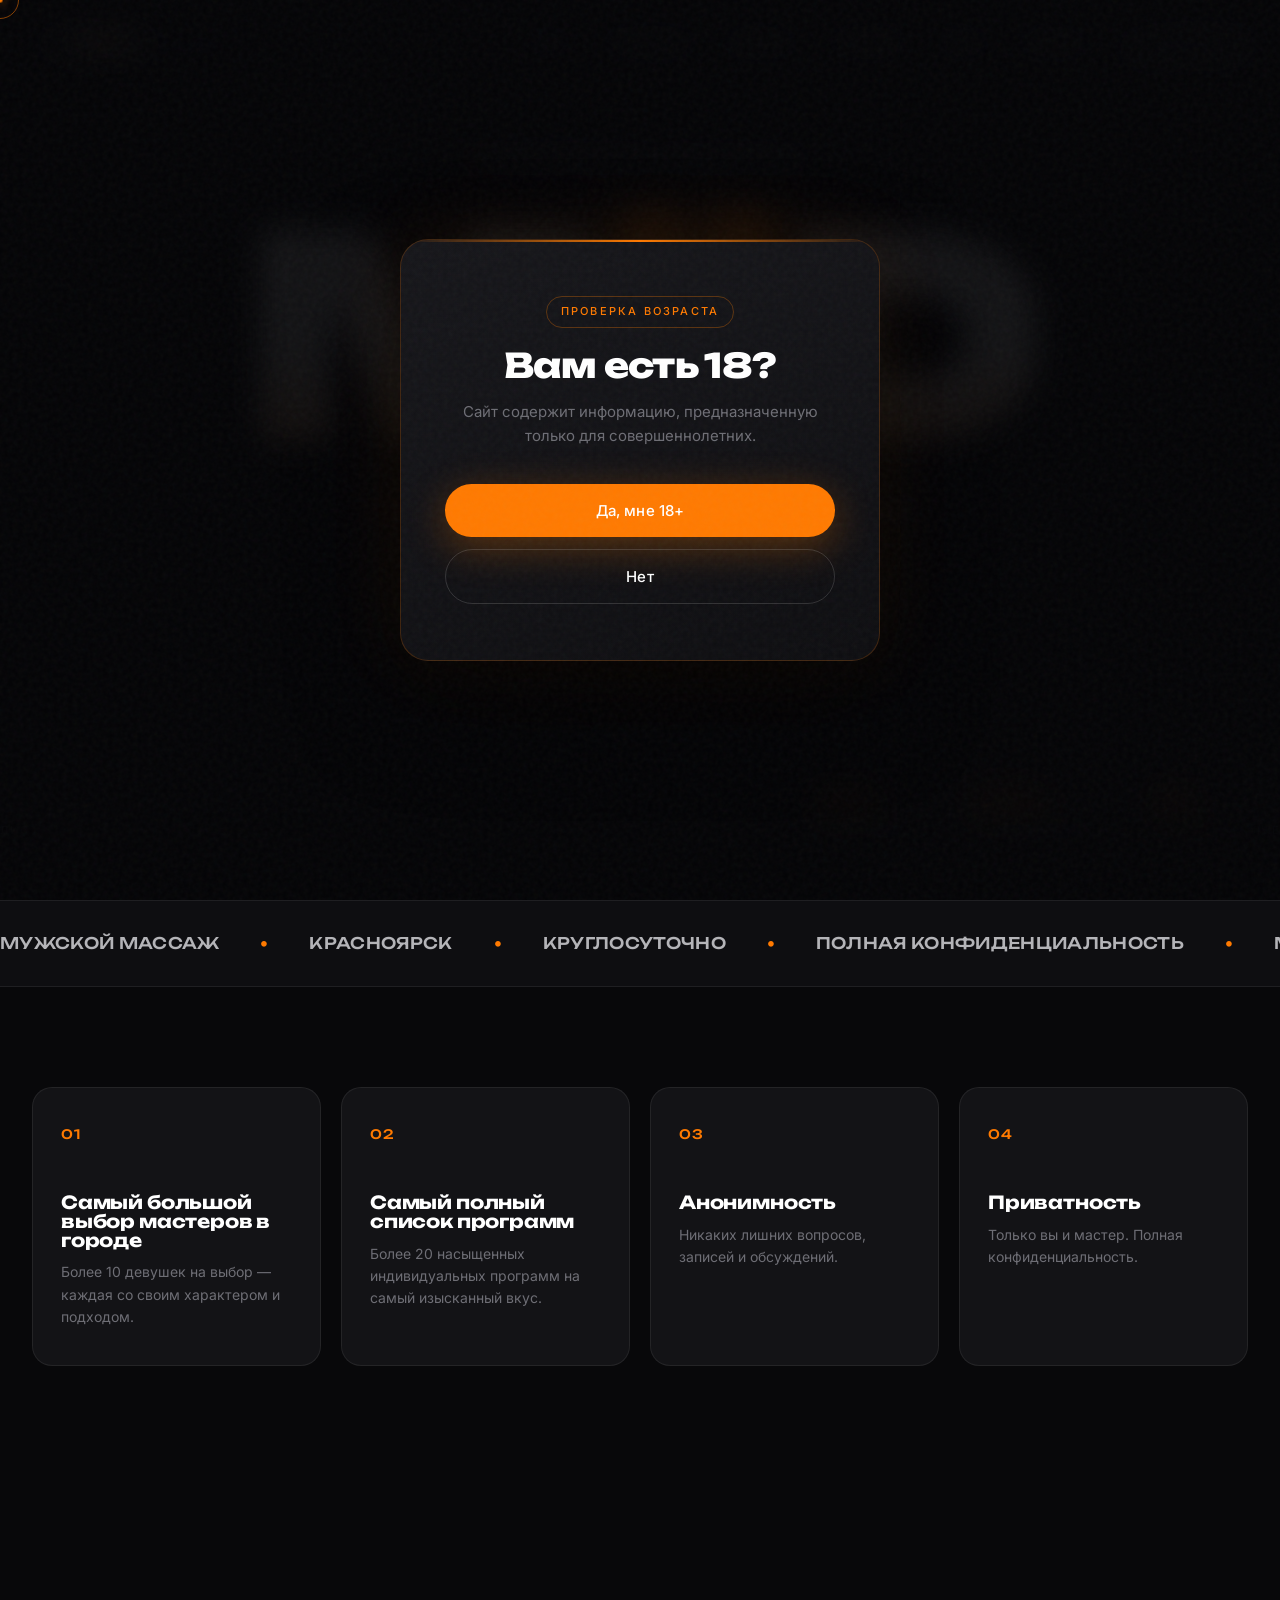
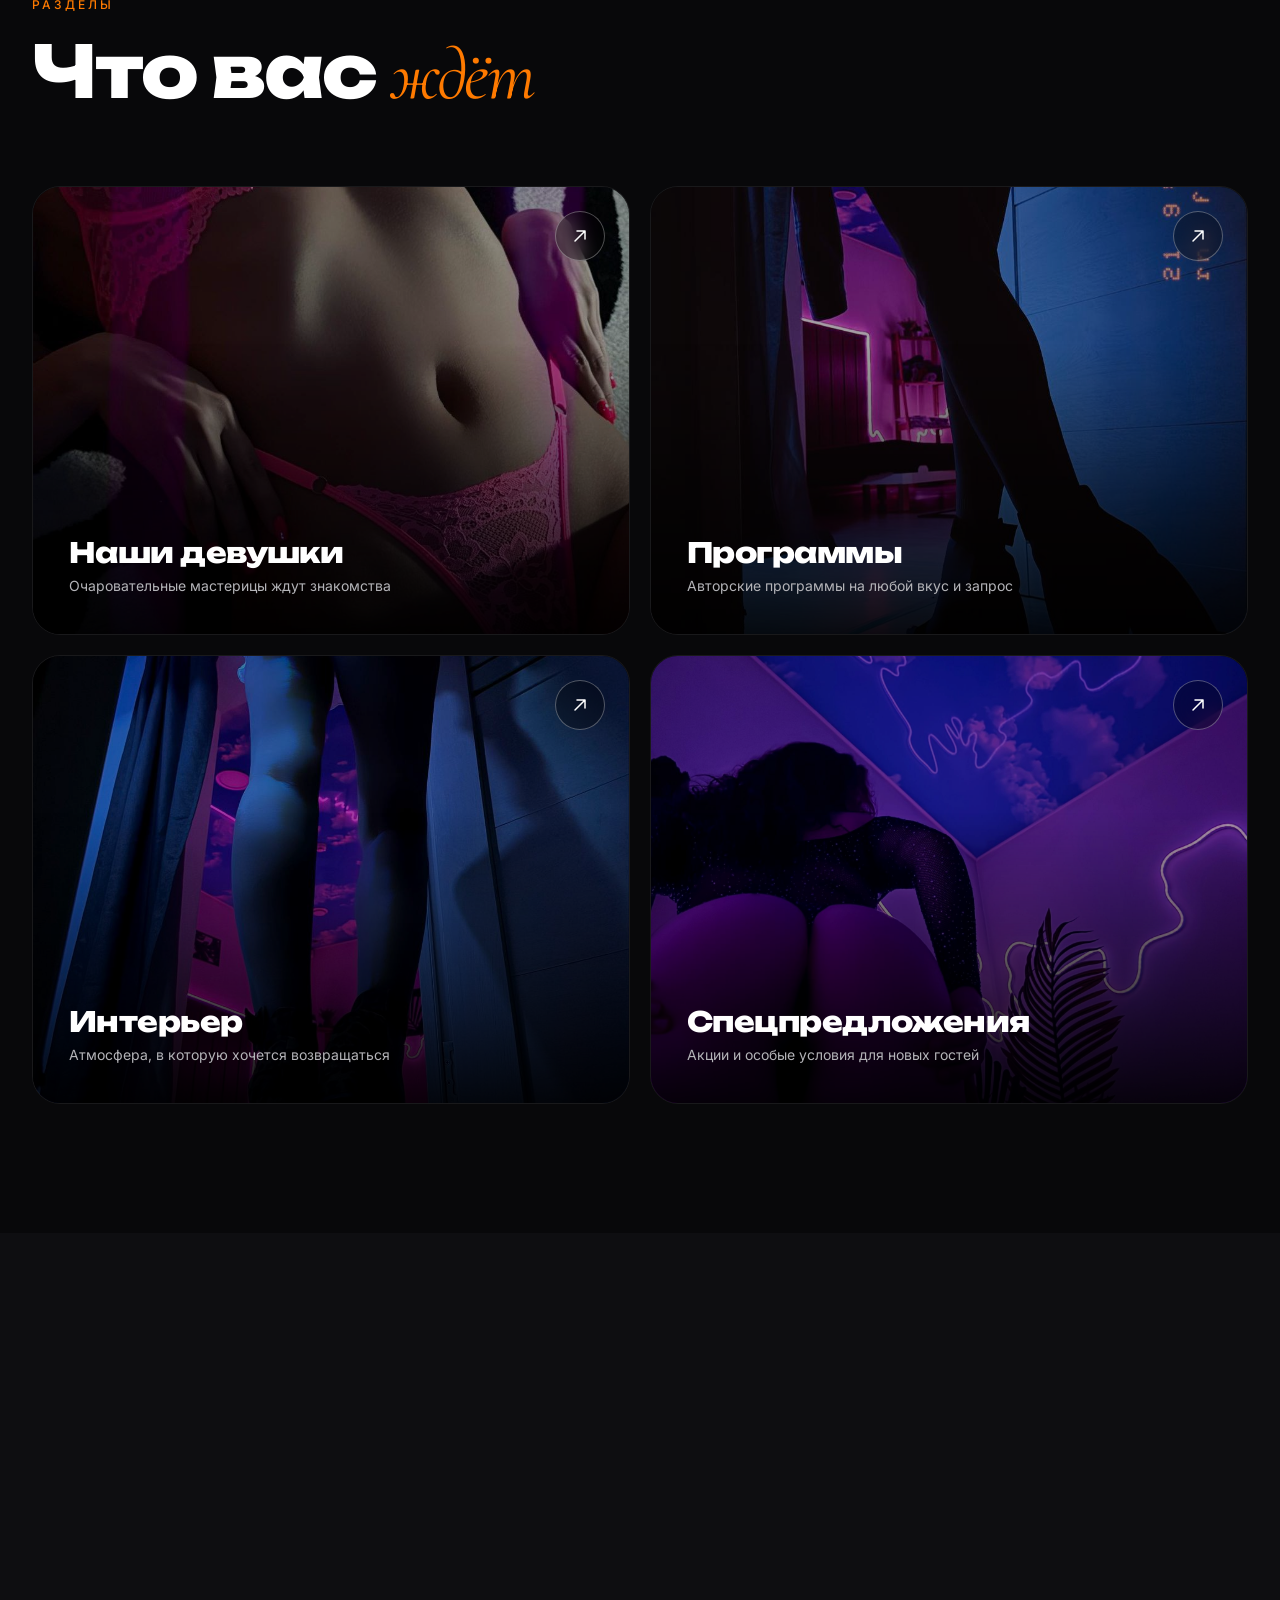
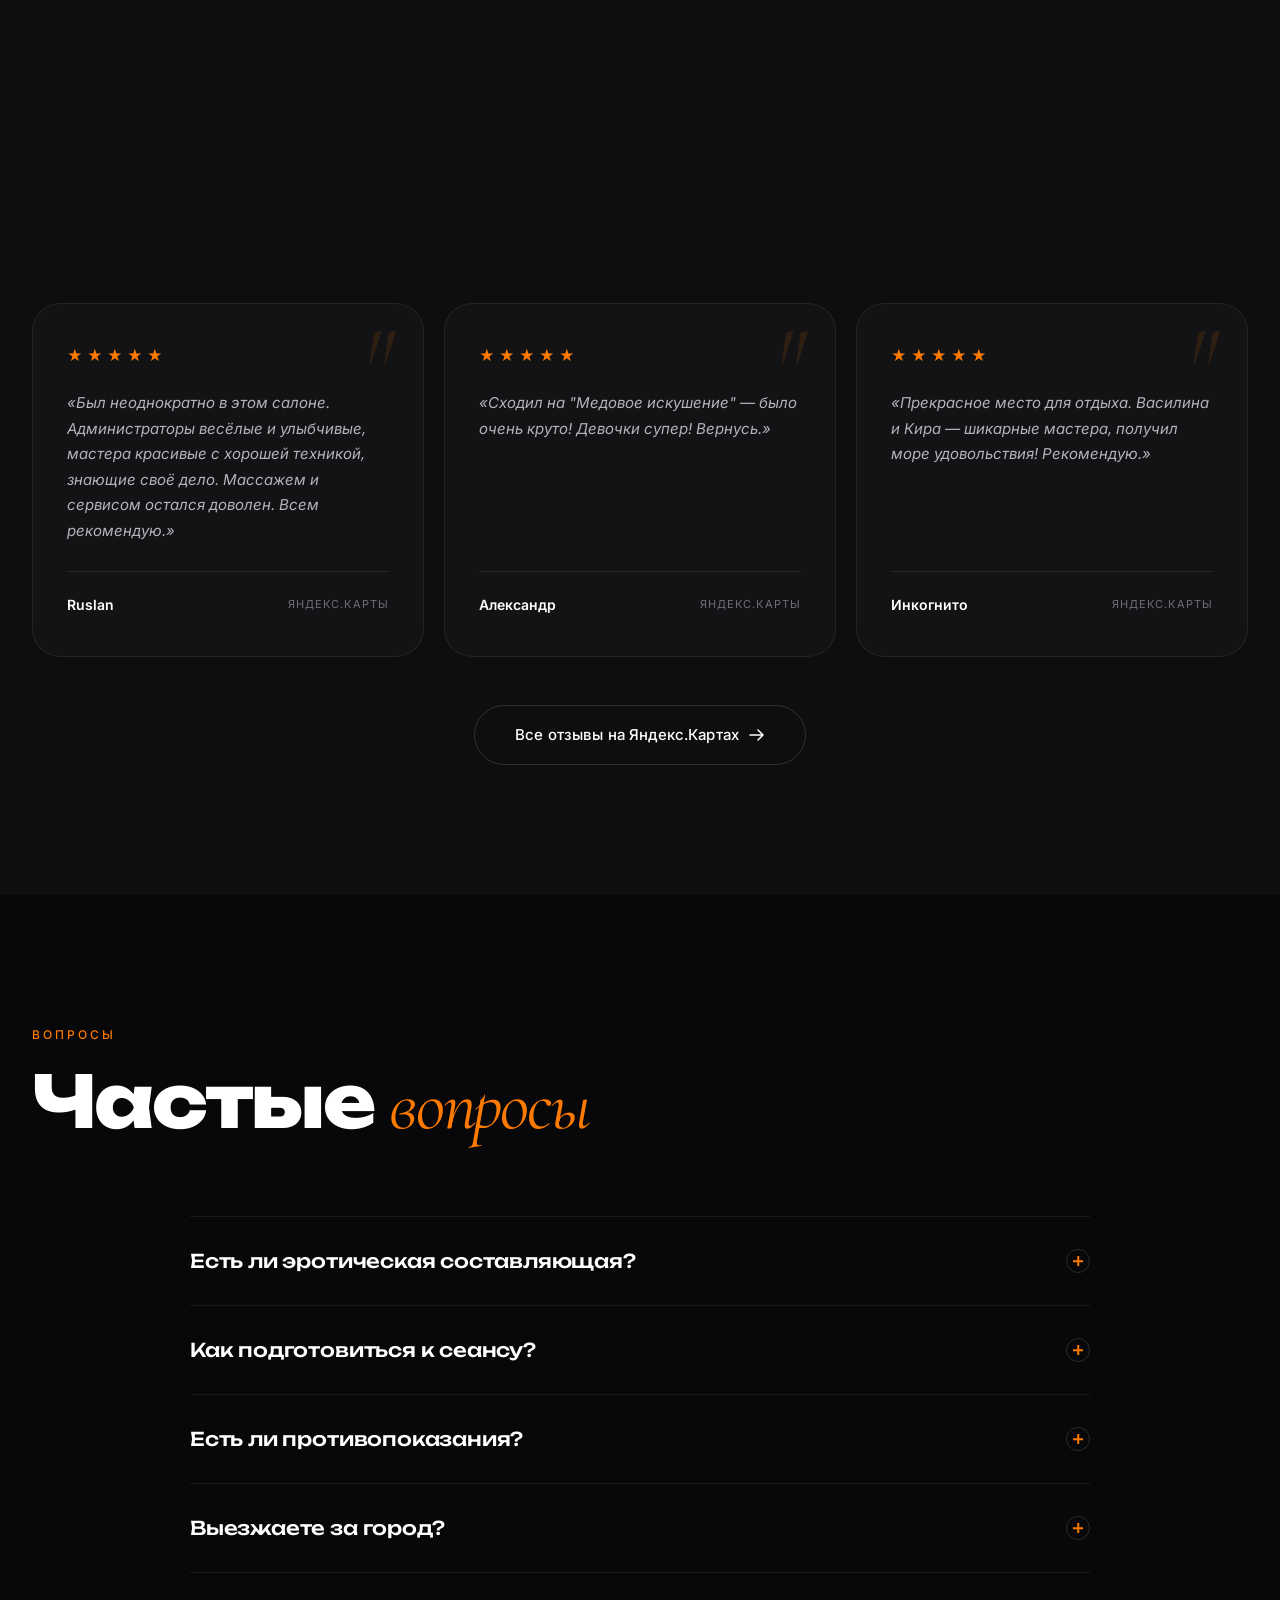
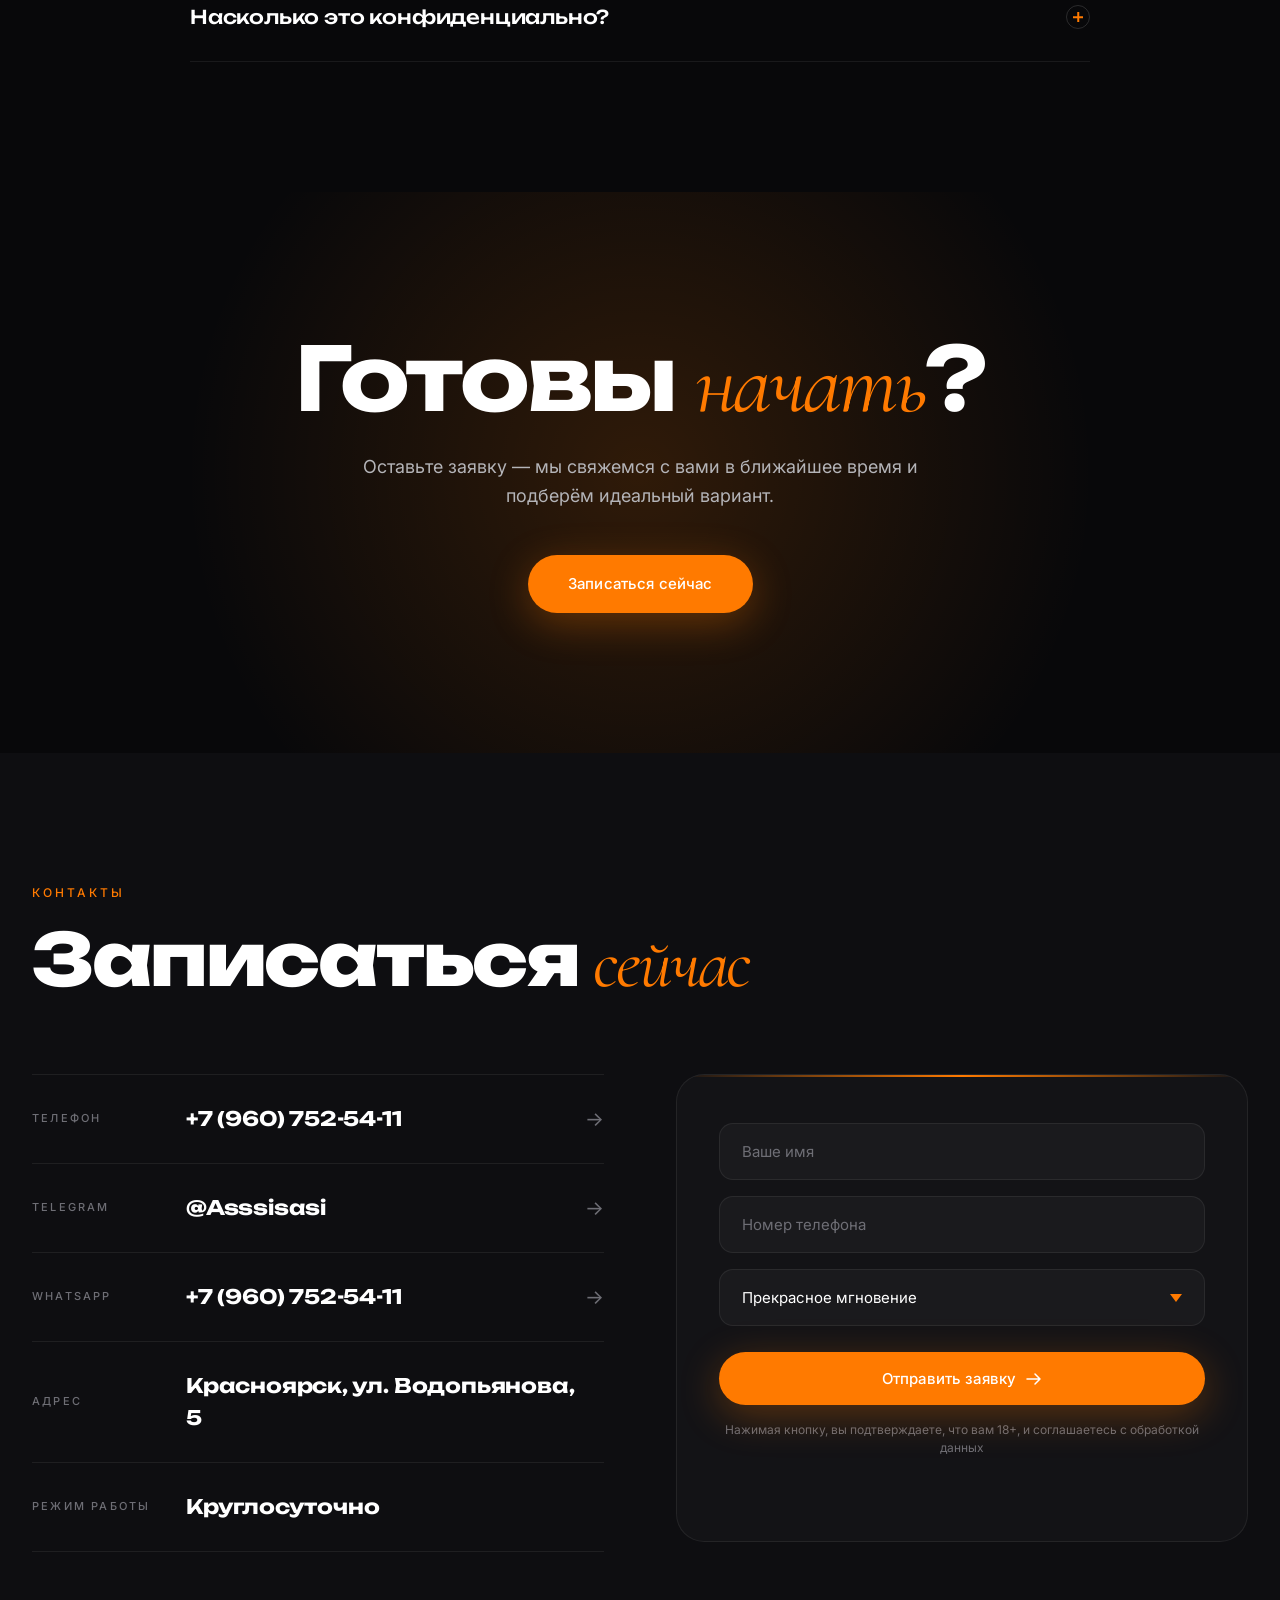
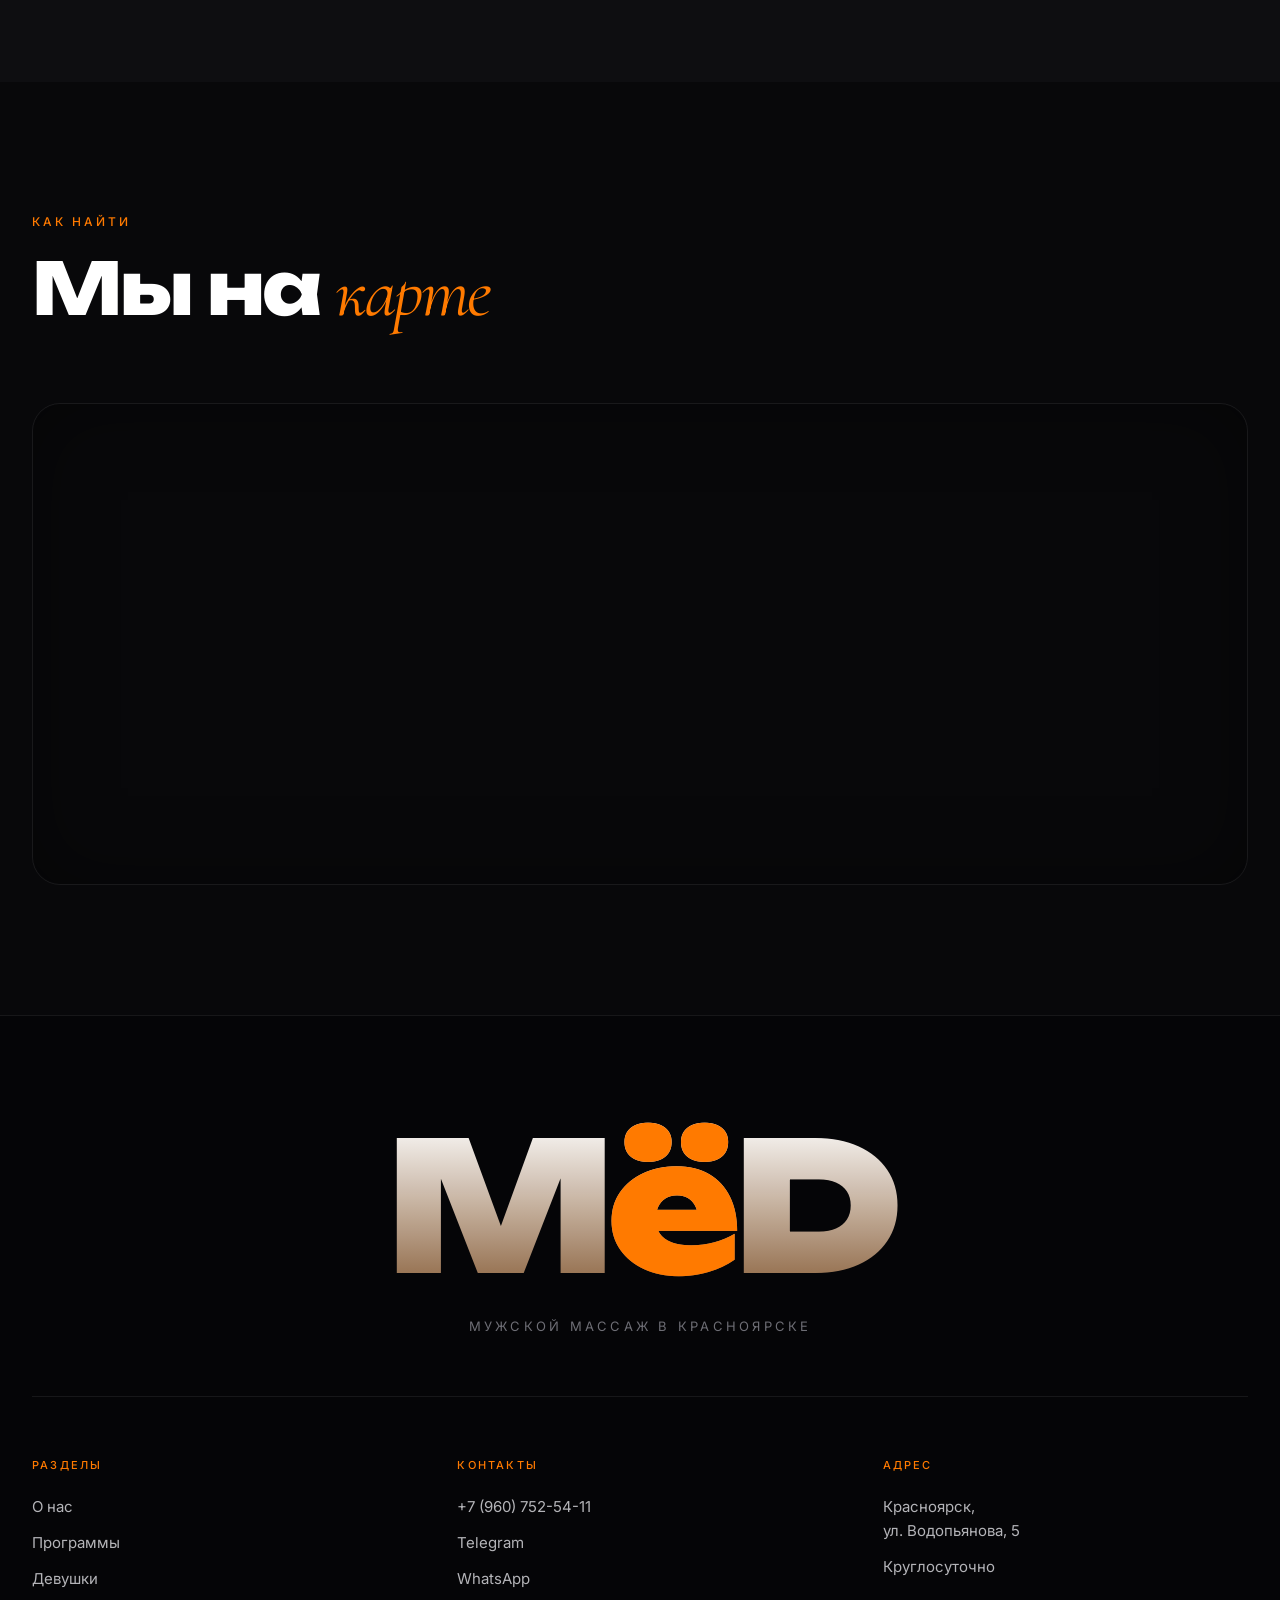
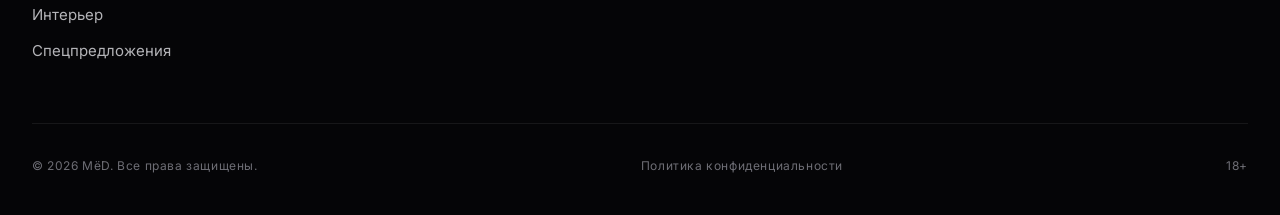
==== commit f31171c4: "Add files via upload" ====
--- a/index.html
+++ b/index.html
@@ -123,12 +123,10 @@
         <span>Красноярск</span><i>•</i>
         <span>Круглосуточно</span><i>•</i>
         <span>Полная конфиденциальность</span><i>•</i>
-        <span>Выезд на дом</span><i>•</i>
         <span>Мужской массаж</span><i>•</i>
         <span>Красноярск</span><i>•</i>
         <span>Круглосуточно</span><i>•</i>
         <span>Полная конфиденциальность</span><i>•</i>
-        <span>Выезд на дом</span><i>•</i>
     </div>
 </div>
 
@@ -136,10 +134,26 @@
 <section class="advantages">
     <div class="container">
         <div class="adv-grid">
-            <div class="adv-card reveal"><div class="adv-num">01</div><h4>Сертификаты</h4><p>Подтверждённая квалификация. Покажем документы при встрече.</p></div>
-            <div class="adv-card reveal" style="transition-delay:.08s"><div class="adv-num">02</div><h4>Выезд</h4><p>Приедем к вам с ковриком, маслами и всем необходимым.</p></div>
-            <div class="adv-card reveal" style="transition-delay:.16s"><div class="adv-num">03</div><h4>Анонимность</h4><p>Никаких лишних вопросов, записей и обсуждений.</p></div>
-            <div class="adv-card reveal" style="transition-delay:.24s"><div class="adv-num">04</div><h4>Приватность</h4><p>Только вы и мастер. Полная конфиденциальность.</p></div>
+            <div class="adv-card reveal">
+                <div class="adv-num">01</div>
+                <h4>Самый большой выбор мастеров в городе</h4>
+                <p>Более 10 девушек на выбор — каждая со своим характером и подходом.</p>
+            </div>
+            <div class="adv-card reveal" style="transition-delay:.08s">
+                <div class="adv-num">02</div>
+                <h4>Самый полный список программ</h4>
+                <p>Более 20 насыщенных индивидуальных программ на самый изысканный вкус.</p>
+            </div>
+            <div class="adv-card reveal" style="transition-delay:.16s">
+                <div class="adv-num">03</div>
+                <h4>Анонимность</h4>
+                <p>Никаких лишних вопросов, записей и обсуждений.</p>
+            </div>
+            <div class="adv-card reveal" style="transition-delay:.24s">
+                <div class="adv-num">04</div>
+                <h4>Приватность</h4>
+                <p>Только вы и мастер. Полная конфиденциальность.</p>
+            </div>
         </div>
     </div>
 </section>
--- a/style.css
+++ b/style.css
@@ -100,26 +100,19 @@
     padding: 0 32px;
 }
 
-/* ============ SELECTION ============ */
+/* ============ SELECTION & SCROLLBAR ============ */
 ::selection {
     background: var(--honey);
     color: #000;
 }
 
-/* ============ SCROLLBAR ============ */
-::-webkit-scrollbar {
-    width: 10px;
-}
-::-webkit-scrollbar-track {
-    background: var(--bg);
-}
+::-webkit-scrollbar { width: 10px; }
+::-webkit-scrollbar-track { background: var(--bg); }
 ::-webkit-scrollbar-thumb {
     background: #2a2a2f;
     border-radius: 5px;
 }
-::-webkit-scrollbar-thumb:hover {
-    background: var(--honey);
-}
+::-webkit-scrollbar-thumb:hover { background: var(--honey); }
 
 /* ==========================================================
    PRELOADER
@@ -151,9 +144,7 @@
     animation: preloaderPulse 1.4s ease-in-out infinite;
 }
 
-.preloader-logo span {
-    color: var(--honey);
-}
+.preloader-logo span { color: var(--honey); }
 
 @keyframes preloaderPulse {
     0%, 100% { opacity: 1; }
@@ -177,9 +168,7 @@
     box-shadow: 0 0 20px var(--honey);
 }
 
-@keyframes preloaderFill {
-    to { width: 100%; }
-}
+@keyframes preloaderFill { to { width: 100%; } }
 
 /* ==========================================================
    CUSTOM CURSOR
@@ -492,13 +481,8 @@
     transition: width 0.4s var(--ease);
 }
 
-.nav a:hover {
-    color: #fff;
-}
-
-.nav a:hover::after {
-    width: 100%;
-}
+.nav a:hover { color: #fff; }
+.nav a:hover::after { width: 100%; }
 
 .header-phone {
     display: flex;
@@ -523,9 +507,7 @@
     transition: color 0.3s;
 }
 
-.header-phone:hover .phone-num {
-    color: var(--honey);
-}
+.header-phone:hover .phone-num { color: var(--honey); }
 
 /* Burger */
 .burger {
@@ -546,13 +528,8 @@
     transform-origin: center;
 }
 
-.burger.active span:first-child {
-    transform: translateY(10px) rotate(45deg);
-}
-
-.burger.active span:last-child {
-    transform: translateY(-10px) rotate(-45deg);
-}
+.burger.active span:first-child { transform: translateY(10px) rotate(45deg); }
+.burger.active span:last-child { transform: translateY(-10px) rotate(-45deg); }
 
 /* Mobile menu */
 .mobile-menu {
@@ -591,9 +568,7 @@
     transition: color 0.3s;
 }
 
-.mobile-menu nav a:hover {
-    color: var(--honey);
-}
+.mobile-menu nav a:hover { color: var(--honey); }
 
 .mobile-menu-contacts {
     display: flex;
@@ -609,7 +584,7 @@
 }
 
 /* ==========================================================
-   HERO
+   HERO (обычный + видео-версия)
    ========================================================== */
 .hero {
     min-height: 100vh;
@@ -718,9 +693,7 @@
     font-weight: 300;
 }
 
-.hero-sub em {
-    font-size: 1.15em;
-}
+.hero-sub em { font-size: 1.15em; }
 
 .hero-actions {
     display: flex;
@@ -798,6 +771,48 @@
     color: var(--text-muted);
 }
 
+/* Hero с видео-фоном */
+.hero-video {
+    position: relative;
+    min-height: 100vh;
+    display: flex;
+    flex-direction: column;
+    justify-content: center;
+    overflow: hidden;
+    padding: 140px 0 60px;
+}
+
+.hero-bg-video {
+    position: absolute;
+    top: 50%;
+    left: 50%;
+    min-width: 100%;
+    min-height: 100%;
+    width: auto;
+    height: auto;
+    transform: translate(-50%, -50%);
+    object-fit: cover;
+    z-index: 0;
+}
+
+.hero-overlay {
+    position: absolute;
+    inset: 0;
+    background: linear-gradient(
+        180deg,
+        rgba(8, 8, 10, 0.35) 0%,
+        rgba(8, 8, 10, 0.15) 40%,
+        rgba(8, 8, 10, 0.55) 100%
+    );
+    z-index: 1;
+    pointer-events: none;
+}
+
+.hero-video .hero-inner { position: relative; z-index: 2; }
+
+.hero-video .hero-glow-1,
+.hero-video .hero-glow-2 { display: none; }
+
 /* ==========================================================
    TICKER
    ========================================================== */
@@ -816,14 +831,8 @@
     padding: 22px 0;
 }
 
-.ticker-alt .ticker-track span {
-    color: #000;
-    font-weight: 700;
-}
-
-.ticker-alt .ticker-track i {
-    color: rgba(0, 0, 0, 0.4);
-}
+.ticker-alt .ticker-track span { color: #000; font-weight: 700; }
+.ticker-alt .ticker-track i { color: rgba(0, 0, 0, 0.4); }
 
 .ticker-track {
     display: flex;
@@ -855,11 +864,9 @@
 }
 
 /* ==========================================================
-   ADVANTAGES
-   ========================================================== */
-.advantages {
-    padding: 100px 0;
-}
+   ADVANTAGES — 4 карточки
+   ========================================================== */
+.advantages { padding: 100px 0; }
 
 .adv-grid {
     display: grid;
@@ -896,9 +903,7 @@
     box-shadow: 0 24px 60px rgba(0, 0, 0, 0.4);
 }
 
-.adv-card:hover::before {
-    opacity: 1;
-}
+.adv-card:hover::before { opacity: 1; }
 
 .adv-num {
     font-family: 'Unbounded', sans-serif;
@@ -930,9 +935,7 @@
     position: relative;
 }
 
-.section-dark {
-    background: var(--bg-alt);
-}
+.section-dark { background: var(--bg-alt); }
 
 .section-head {
     margin-bottom: 72px;
@@ -996,9 +999,7 @@
     box-shadow: 0 30px 70px rgba(0, 0, 0, 0.5);
 }
 
-.service-card:hover::after {
-    opacity: 1;
-}
+.service-card:hover::after { opacity: 1; }
 
 .service-num {
     position: absolute;
@@ -1012,13 +1013,9 @@
     transition: color 0.4s;
 }
 
-.service-card:hover .service-num {
-    color: var(--honey);
-}
-
-.service-top {
-    margin-bottom: 24px;
-}
+.service-card:hover .service-num { color: var(--honey); }
+
+.service-top { margin-bottom: 24px; }
 
 .service-duration {
     display: inline-block;
@@ -1092,11 +1089,9 @@
 }
 
 /* ==========================================================
-   ABOUT
-   ========================================================== */
-.section-about {
-    background: var(--bg-alt);
-}
+   ABOUT (block on some pages)
+   ========================================================== */
+.section-about { background: var(--bg-alt); }
 
 .about-grid {
     display: grid;
@@ -1105,9 +1100,7 @@
     align-items: center;
 }
 
-.about-visual {
-    position: relative;
-}
+.about-visual { position: relative; }
 
 .about-frame {
     position: relative;
@@ -1133,9 +1126,7 @@
     transition: transform 1.2s var(--ease);
 }
 
-.about-frame:hover img {
-    transform: scale(1.05);
-}
+.about-frame:hover img { transform: scale(1.05); }
 
 .about-badge {
     position: absolute;
@@ -1168,9 +1159,7 @@
     line-height: 1;
 }
 
-.about-content .section-title {
-    margin-bottom: 32px;
-}
+.about-content .section-title { margin-bottom: 32px; }
 
 .about-lead {
     font-size: 19px;
@@ -1204,9 +1193,7 @@
     color: var(--text-mid);
 }
 
-.about-list li:last-child {
-    border-bottom: 1px solid var(--border);
-}
+.about-list li:last-child { border-bottom: 1px solid var(--border); }
 
 .about-list li span {
     color: var(--honey);
@@ -1231,13 +1218,8 @@
     transition: all 0.4s var(--ease);
 }
 
-.process-step:last-child {
-    border-right: none;
-}
-
-.process-step:not(:first-child) {
-    padding-left: 32px;
-}
+.process-step:last-child { border-right: none; }
+.process-step:not(:first-child) { padding-left: 32px; }
 
 .process-step::before {
     content: '';
@@ -1250,13 +1232,8 @@
     transition: width 0.6s var(--ease);
 }
 
-.process-step:hover::before {
-    width: 100%;
-}
-
-.process-step:hover {
-    background: rgba(255, 122, 0, 0.02);
-}
+.process-step:hover::before { width: 100%; }
+.process-step:hover { background: rgba(255, 122, 0, 0.02); }
 
 .process-num {
     font-family: 'Unbounded', sans-serif;
@@ -1404,9 +1381,7 @@
     transition: background 0.3s;
 }
 
-.faq-item:hover {
-    background: rgba(255, 122, 0, 0.015);
-}
+.faq-item:hover { background: rgba(255, 122, 0, 0.015); }
 
 .faq-q {
     width: 100%;
@@ -1424,9 +1399,7 @@
     transition: color 0.3s;
 }
 
-.faq-q:hover {
-    color: var(--honey);
-}
+.faq-q:hover { color: var(--honey); }
 
 .faq-q i {
     position: relative;
@@ -1449,15 +1422,8 @@
     transition: all 0.4s var(--ease);
 }
 
-.faq-q i::before {
-    width: 10px;
-    height: 1.5px;
-}
-
-.faq-q i::after {
-    width: 1.5px;
-    height: 10px;
-}
+.faq-q i::before { width: 10px; height: 1.5px; }
+.faq-q i::after { width: 1.5px; height: 10px; }
 
 .faq-item.open .faq-q i {
     background: var(--honey);
@@ -1466,13 +1432,8 @@
 }
 
 .faq-item.open .faq-q i::before,
-.faq-item.open .faq-q i::after {
-    background: #000;
-}
-
-.faq-item.open .faq-q i::after {
-    opacity: 0;
-}
+.faq-item.open .faq-q i::after { background: #000; }
+.faq-item.open .faq-q i::after { opacity: 0; }
 
 .faq-a {
     max-height: 0;
@@ -1502,10 +1463,7 @@
     align-items: start;
 }
 
-.contacts-info {
-    display: flex;
-    flex-direction: column;
-}
+.contacts-info { display: flex; flex-direction: column; }
 
 .contact-line {
     display: grid;
@@ -1518,17 +1476,10 @@
     transition: all 0.4s var(--ease);
 }
 
-.contact-line:last-child {
-    border-bottom: 1px solid var(--border);
-}
-
-.contact-line-static {
-    cursor: default;
-}
-
-.contact-line:not(.contact-line-static):hover {
-    padding-left: 16px;
-}
+.contact-line:last-child { border-bottom: 1px solid var(--border); }
+.contact-line-static { cursor: default; }
+
+.contact-line:not(.contact-line-static):hover { padding-left: 16px; }
 
 .contact-line:not(.contact-line-static)::before {
     content: '';
@@ -1542,9 +1493,7 @@
     transition: width 0.4s var(--ease);
 }
 
-.contact-line:not(.contact-line-static):hover::before {
-    width: 8px;
-}
+.contact-line:not(.contact-line-static):hover::before { width: 8px; }
 
 .contact-label {
     font-size: 11px;
@@ -1563,9 +1512,7 @@
     transition: color 0.3s;
 }
 
-.contact-line:not(.contact-line-static):hover .contact-value {
-    color: var(--honey);
-}
+.contact-line:not(.contact-line-static):hover .contact-value { color: var(--honey); }
 
 .contact-arrow {
     font-size: 20px;
@@ -1598,9 +1545,7 @@
     background: linear-gradient(90deg, transparent, var(--honey), transparent);
 }
 
-.form-group {
-    margin-bottom: 16px;
-}
+.form-group { margin-bottom: 16px; }
 
 input, select {
     width: 100%;
@@ -1615,9 +1560,7 @@
     appearance: none;
 }
 
-input::placeholder {
-    color: var(--text-muted);
-}
+input::placeholder { color: var(--text-muted); }
 
 input:focus, select:focus {
     border-color: var(--honey);
@@ -1633,14 +1576,9 @@
     padding-right: 50px;
 }
 
-select option {
-    background: #1a1a1e;
-    color: #fff;
-}
-
-.form-wrapper .btn {
-    margin-top: 10px;
-}
+select option { background: #1a1a1e; color: #fff; }
+
+.form-wrapper .btn { margin-top: 10px; }
 
 .form-note {
     font-size: 12px;
@@ -1665,9 +1603,7 @@
 /* ==========================================================
    MAP
    ========================================================== */
-.section-map {
-    padding-bottom: 0;
-}
+.section-map { padding-bottom: 0; }
 
 .map-wrapper {
     border-radius: var(--radius-lg);
@@ -1721,9 +1657,7 @@
     margin-bottom: 20px;
 }
 
-.footer-logo span {
-    -webkit-text-fill-color: var(--honey);
-}
+.footer-logo span { -webkit-text-fill-color: var(--honey); }
 
 .footer-tagline {
     font-size: 13px;
@@ -1762,9 +1696,7 @@
     line-height: 1.6;
 }
 
-.footer-col a:hover {
-    color: var(--honey);
-}
+.footer-col a:hover { color: var(--honey); }
 
 .footer-bottom {
     display: flex;
@@ -1784,9 +1716,7 @@
     transition: color 0.3s;
 }
 
-.footer-bottom a:hover {
-    color: var(--honey);
-}
+.footer-bottom a:hover { color: var(--honey); }
 
 /* ==========================================================
    BACK TO TOP
@@ -1849,7 +1779,7 @@
 }
 
 /* ==========================================================
-   PAGE HERO (для внутренних страниц)
+   PAGE HERO (внутренние страницы)
    ========================================================== */
 .page-hero {
     padding: 200px 0 90px;
@@ -1862,7 +1792,7 @@
     content: '';
     position: absolute;
     inset: 0;
-    background: radial-gradient(circle at 50% 30%, rgba(255,122,0,0.14), transparent 60%);
+    background: radial-gradient(circle at 50% 30%, rgba(255, 122, 0, 0.14), transparent 60%);
     pointer-events: none;
 }
 
@@ -1904,12 +1834,27 @@
     overflow: hidden;
     transition: all 0.5s var(--ease);
     position: relative;
+    cursor: pointer;
 }
 
 .girl-card:hover {
-    border-color: rgba(255,122,0,0.3);
+    border-color: rgba(255, 122, 0, 0.3);
     transform: translateY(-8px);
-    box-shadow: 0 30px 70px rgba(0,0,0,0.5);
+    box-shadow: 0 30px 70px rgba(0, 0, 0, 0.5);
+}
+
+.girl-card::after {
+    content: '';
+    position: absolute;
+    inset: 0;
+    border-radius: var(--radius-lg);
+    pointer-events: none;
+    box-shadow: 0 0 0 0 rgba(255, 122, 0, 0);
+    transition: box-shadow 0.4s var(--ease);
+}
+
+.girl-card:hover::after {
+    box-shadow: 0 0 0 2px rgba(255, 122, 0, 0.4);
 }
 
 .girl-photo {
@@ -1936,7 +1881,7 @@
     content: '';
     position: absolute;
     inset: 0;
-    background: linear-gradient(180deg, transparent 50%, rgba(0,0,0,0.9));
+    background: linear-gradient(180deg, transparent 50%, rgba(0, 0, 0, 0.9));
     pointer-events: none;
 }
 
@@ -1950,7 +1895,7 @@
     color: #fff;
     letter-spacing: 0.1em;
     padding: 6px 14px;
-    background: rgba(0,0,0,0.5);
+    background: rgba(0, 0, 0, 0.5);
     backdrop-filter: blur(10px);
     border-radius: 30px;
     z-index: 2;
@@ -1986,15 +1931,154 @@
     text-transform: uppercase;
     color: var(--honey);
     padding: 5px 12px;
-    border: 1px solid rgba(255,122,0,0.35);
+    border: 1px solid rgba(255, 122, 0, 0.35);
     border-radius: 30px;
-    background: rgba(255,122,0,0.1);
+    background: rgba(255, 122, 0, 0.1);
     backdrop-filter: blur(10px);
     font-weight: 500;
 }
 
 /* ==========================================================
-   PREVIEW GRID (на главной)
+   GIRL MODAL (листание фото)
+   ========================================================== */
+.girl-modal {
+    position: fixed;
+    inset: 0;
+    background: rgba(5, 5, 7, 0.96);
+    backdrop-filter: blur(20px);
+    -webkit-backdrop-filter: blur(20px);
+    z-index: 9600;
+    display: none;
+    align-items: center;
+    justify-content: center;
+    padding: 60px 40px;
+    opacity: 0;
+    transition: opacity 0.4s var(--ease);
+}
+
+.girl-modal.active {
+    display: flex;
+    opacity: 1;
+}
+
+.girl-modal-content {
+    position: relative;
+    max-width: 900px;
+    width: 100%;
+    display: flex;
+    flex-direction: column;
+    align-items: center;
+    gap: 28px;
+}
+
+.girl-modal-photo {
+    width: 100%;
+    max-height: 72vh;
+    border-radius: var(--radius-lg);
+    overflow: hidden;
+    border: 1px solid rgba(255, 122, 0, 0.2);
+    background: #131316;
+    box-shadow: 0 40px 100px rgba(0, 0, 0, 0.6);
+}
+
+.girl-modal-photo img {
+    width: 100%;
+    height: auto;
+    max-height: 72vh;
+    object-fit: contain;
+    display: block;
+}
+
+.girl-modal-info {
+    text-align: center;
+    display: flex;
+    flex-direction: column;
+    align-items: center;
+    gap: 12px;
+}
+
+.girl-modal-name {
+    font-family: 'Unbounded', sans-serif;
+    font-size: 28px;
+    font-weight: 800;
+    color: #fff;
+    letter-spacing: -0.02em;
+}
+
+.girl-modal-params {
+    display: flex;
+    flex-wrap: wrap;
+    gap: 8px;
+    justify-content: center;
+}
+
+.girl-modal-params span {
+    font-size: 12px;
+    letter-spacing: 0.1em;
+    text-transform: uppercase;
+    color: var(--honey);
+    padding: 6px 14px;
+    border: 1px solid rgba(255, 122, 0, 0.35);
+    border-radius: 30px;
+    background: rgba(255, 122, 0, 0.1);
+    font-weight: 500;
+}
+
+.girl-modal-counter {
+    font-family: 'Unbounded', sans-serif;
+    font-size: 13px;
+    color: var(--text-muted);
+    letter-spacing: 0.15em;
+}
+
+.girl-modal-close,
+.girl-modal-arrow {
+    position: absolute;
+    width: 52px;
+    height: 52px;
+    border-radius: 50%;
+    background: rgba(255, 255, 255, 0.06);
+    border: 1px solid rgba(255, 255, 255, 0.15);
+    color: #fff;
+    display: flex;
+    align-items: center;
+    justify-content: center;
+    z-index: 2;
+    transition: all 0.35s var(--ease);
+    backdrop-filter: blur(10px);
+}
+
+.girl-modal-close:hover,
+.girl-modal-arrow:hover {
+    background: var(--honey);
+    border-color: var(--honey);
+    transform: scale(1.05);
+}
+
+.girl-modal-close {
+    top: 24px;
+    right: 24px;
+}
+
+.girl-modal-arrow {
+    top: 50%;
+    transform: translateY(-50%);
+}
+
+.girl-modal-arrow:hover {
+    transform: translateY(-50%) scale(1.05);
+}
+
+.girl-modal-prev { left: 24px; }
+.girl-modal-next { right: 24px; }
+
+.girl-modal-arrow[disabled] {
+    opacity: 0.3;
+    pointer-events: none;
+}
+
+/* ==========================================================
+   PREVIEW GRID (главная)
    ========================================================== */
 .preview-grid {
     display: grid;
@@ -2025,9 +2109,7 @@
     filter: brightness(0.8);
 }
 
-.preview-card:hover {
-    border-color: rgba(255,122,0,0.3);
-}
+.preview-card:hover { border-color: rgba(255, 122, 0, 0.3); }
 
 .preview-overlay {
     position: absolute;
@@ -2036,7 +2118,7 @@
     display: flex;
     flex-direction: column;
     justify-content: flex-end;
-    background: linear-gradient(180deg, transparent 35%, rgba(0,0,0,0.88));
+    background: linear-gradient(180deg, transparent 35%, rgba(0, 0, 0, 0.88));
 }
 
 .preview-card h3 {
@@ -2060,13 +2142,13 @@
     width: 50px;
     height: 50px;
     border-radius: 50%;
-    border: 1px solid rgba(255,255,255,0.3);
+    border: 1px solid rgba(255, 255, 255, 0.3);
     display: flex;
     align-items: center;
     justify-content: center;
     color: #fff;
     transition: all 0.4s var(--ease);
-    background: rgba(0,0,0,0.3);
+    background: rgba(0, 0, 0, 0.3);
     backdrop-filter: blur(10px);
 }
 
@@ -2090,7 +2172,7 @@
     content: '';
     position: absolute;
     inset: 0;
-    background: radial-gradient(circle at 50% 50%, rgba(255,122,0,0.16), transparent 65%);
+    background: radial-gradient(circle at 50% 50%, rgba(255, 122, 0, 0.16), transparent 65%);
     pointer-events: none;
 }
 
@@ -2141,8 +2223,8 @@
 
 .special-card:hover {
     transform: translateY(-8px);
-    border-color: rgba(255,122,0,0.3);
-    box-shadow: 0 30px 70px rgba(0,0,0,0.5);
+    border-color: rgba(255, 122, 0, 0.3);
+    box-shadow: 0 30px 70px rgba(0, 0, 0, 0.5);
 }
 
 .special-badge {
@@ -2152,10 +2234,10 @@
     text-transform: uppercase;
     color: var(--honey);
     padding: 6px 16px;
-    border: 1px solid rgba(255,122,0,0.35);
+    border: 1px solid rgba(255, 122, 0, 0.35);
     border-radius: 30px;
     margin-bottom: 24px;
-    background: rgba(255,122,0,0.06);
+    background: rgba(255, 122, 0, 0.06);
     font-weight: 500;
 }
 
@@ -2193,6 +2275,66 @@
     font-size: 18px;
     color: var(--honey);
 }
+
+/* Сноска про актуальные акции */
+.special-note {
+    margin-top: 72px;
+    padding: 40px 32px;
+    background: var(--card);
+    border: 1px solid var(--border);
+    border-radius: var(--radius-lg);
+    text-align: center;
+    position: relative;
+    overflow: hidden;
+}
+
+.special-note::before {
+    content: '';
+    position: absolute;
+    top: 0;
+    left: 50%;
+    transform: translateX(-50%);
+    width: 60%;
+    height: 2px;
+    background: linear-gradient(90deg, transparent, var(--honey), transparent);
+}
+
+.special-note p {
+    font-family: 'Unbounded', sans-serif;
+    font-size: 18px;
+    font-weight: 500;
+    color: #fff;
+    margin-bottom: 22px;
+    line-height: 1.4;
+    letter-spacing: -0.01em;
+}
+
+.special-note-link {
+    display: inline-flex;
+    align-items: center;
+    gap: 10px;
+    font-family: 'Unbounded', sans-serif;
+    font-size: 22px;
+    font-weight: 700;
+    color: var(--honey);
+    padding: 14px 32px;
+    border: 1px solid rgba(255, 122, 0, 0.4);
+    border-radius: 60px;
+    background: rgba(255, 122, 0, 0.08);
+    transition: all 0.4s var(--ease);
+    letter-spacing: -0.01em;
+}
+
+.special-note-link:hover {
+    background: var(--honey);
+    color: #fff;
+    border-color: var(--honey);
+    transform: translateY(-3px);
+    box-shadow: 0 12px 35px rgba(255, 122, 0, 0.4);
+}
+
+.special-note-link svg { transition: transform 0.4s var(--ease); }
+.special-note-link:hover svg { transform: translateX(4px); }
 
 /* ==========================================================
    ABOUT PAGE CONTENT
@@ -2220,7 +2362,7 @@
 }
 
 /* ==========================================================
-   GALLERY — интерьер (ЕДИНСТВЕННЫЙ рабочий блок)
+   GALLERY (интерьер)
    ========================================================== */
 .gallery {
     display: grid;
@@ -2259,9 +2401,7 @@
     transition: transform 1s cubic-bezier(0.4, 0, 0.2, 1);
 }
 
-.gallery-item:hover img {
-    transform: scale(1.05);
-}
+.gallery-item:hover img { transform: scale(1.05); }
 
 .gallery-item figcaption {
     position: absolute;
@@ -2288,20 +2428,15 @@
 }
 
 /* ==========================================================
-   RESPONSIVE
+   RESPONSIVE — общие
    ========================================================== */
 @media (max-width: 1100px) {
     .about-grid {
         grid-template-columns: 1fr;
         gap: 60px;
     }
-    .about-frame {
-        aspect-ratio: 16 / 12;
-    }
-    .about-badge {
-        right: 24px;
-        bottom: -20px;
-    }
+    .about-frame { aspect-ratio: 16 / 12; }
+    .about-badge { right: 24px; bottom: -20px; }
 }
 
 @media (max-width: 992px) {
@@ -2322,12 +2457,8 @@
     .specials-grid { grid-template-columns: 1fr; }
     .page-hero { padding: 160px 0 70px; }
 
-    .process-step {
-        padding: 36px 24px 36px 0;
-    }
-    .process-step:not(:first-child) {
-        padding-left: 24px;
-    }
+    .process-step { padding: 36px 24px 36px 0; }
+    .process-step:not(:first-child) { padding-left: 24px; }
 
     .hero-info { gap: 28px; }
     .hero-info strong { font-size: 18px; }
@@ -2393,6 +2524,19 @@
 
     .about-badge { padding: 18px 22px; }
     .about-badge strong { font-size: 20px; }
+
+    .girl-modal { padding: 50px 16px 30px; }
+    .girl-modal-close {
+        top: 12px;
+        right: 12px;
+        width: 44px;
+        height: 44px;
+    }
+    .girl-modal-arrow { width: 44px; height: 44px; }
+    .girl-modal-prev { left: 10px; }
+    .girl-modal-next { right: 10px; }
+    .girl-modal-name { font-size: 22px; }
+    .girl-modal-photo img { max-height: 60vh; }
 }
 
 @media (max-width: 600px) {
@@ -2409,15 +2553,22 @@
         grid-template-columns: repeat(2, 1fr);
         gap: 10px;
     }
-    .gallery-item {
-        border-radius: 16px;
-    }
-    .gallery-item figcaption {
-        display: none;
-    }
+    .gallery-item { border-radius: 16px; }
+    .gallery-item figcaption { display: none; }
+
     .about-photos {
         grid-template-columns: 1fr;
         margin-top: 40px;
+    }
+
+    .special-note {
+        margin-top: 48px;
+        padding: 32px 22px;
+    }
+    .special-note p { font-size: 15px; }
+    .special-note-link {
+        font-size: 18px;
+        padding: 12px 26px;
     }
 }
 
@@ -2456,134 +2607,4 @@
         transition-duration: 0.01ms !important;
         scroll-behavior: auto !important;
     }
-}
-
-/* ==========================================================
-   HERO С ВИДЕО-ФОНОМ
-   ========================================================== */
-   .hero-video {
-    position: relative;
-    min-height: 100vh;
-    display: flex;
-    flex-direction: column;
-    justify-content: center;
-    overflow: hidden;
-    padding: 140px 0 60px;
-}
-
-.hero-bg-video {
-    position: absolute;
-    top: 50%;
-    left: 50%;
-    min-width: 100%;
-    min-height: 100%;
-    width: auto;
-    height: auto;
-    transform: translate(-50%, -50%);
-    object-fit: cover;
-    z-index: 0;
-}
-
-.hero-overlay {
-    position: absolute;
-    inset: 0;
-    background: linear-gradient(
-        180deg,
-        rgba(8, 8, 10, 0.7) 0%,
-        rgba(8, 8, 10, 0.5) 40%,
-        rgba(8, 8, 10, 0.85) 100%
-    );
-    z-index: 1;
-    pointer-events: none;
-}
-
-.hero-video .hero-inner {
-    position: relative;
-    z-index: 2;
-}
-
-.hero-video .hero-glow-1,
-.hero-video .hero-glow-2 {
-    display: none;
-}
-
-/* ==========================================================
-   SPECIAL NOTE — сноска про актуальные акции
-   ========================================================== */
-   .special-note {
-    margin-top: 72px;
-    padding: 40px 32px;
-    background: var(--card);
-    border: 1px solid var(--border);
-    border-radius: var(--radius-lg);
-    text-align: center;
-    position: relative;
-    overflow: hidden;
-}
-
-.special-note::before {
-    content: '';
-    position: absolute;
-    top: 0;
-    left: 50%;
-    transform: translateX(-50%);
-    width: 60%;
-    height: 2px;
-    background: linear-gradient(90deg, transparent, var(--honey), transparent);
-}
-
-.special-note p {
-    font-family: 'Unbounded', sans-serif;
-    font-size: 18px;
-    font-weight: 500;
-    color: #fff;
-    margin-bottom: 22px;
-    line-height: 1.4;
-    letter-spacing: -0.01em;
-}
-
-.special-note-link {
-    display: inline-flex;
-    align-items: center;
-    gap: 10px;
-    font-family: 'Unbounded', sans-serif;
-    font-size: 22px;
-    font-weight: 700;
-    color: var(--honey);
-    padding: 14px 32px;
-    border: 1px solid rgba(255, 122, 0, 0.4);
-    border-radius: 60px;
-    background: rgba(255, 122, 0, 0.08);
-    transition: all 0.4s var(--ease);
-    letter-spacing: -0.01em;
-}
-
-.special-note-link:hover {
-    background: var(--honey);
-    color: #fff;
-    border-color: var(--honey);
-    transform: translateY(-3px);
-    box-shadow: 0 12px 35px rgba(255, 122, 0, 0.4);
-}
-
-.special-note-link svg {
-    transition: transform 0.4s var(--ease);
-}
-
-.special-note-link:hover svg {
-    transform: translateX(4px);
-}
-
-@media (max-width: 600px) {
-    .special-note {
-        margin-top: 48px;
-        padding: 32px 22px;
-    }
-    .special-note p {
-        font-size: 15px;
-    }
-    .special-note-link {
-        font-size: 18px;
-        padding: 12px 26px;
-    }
 }
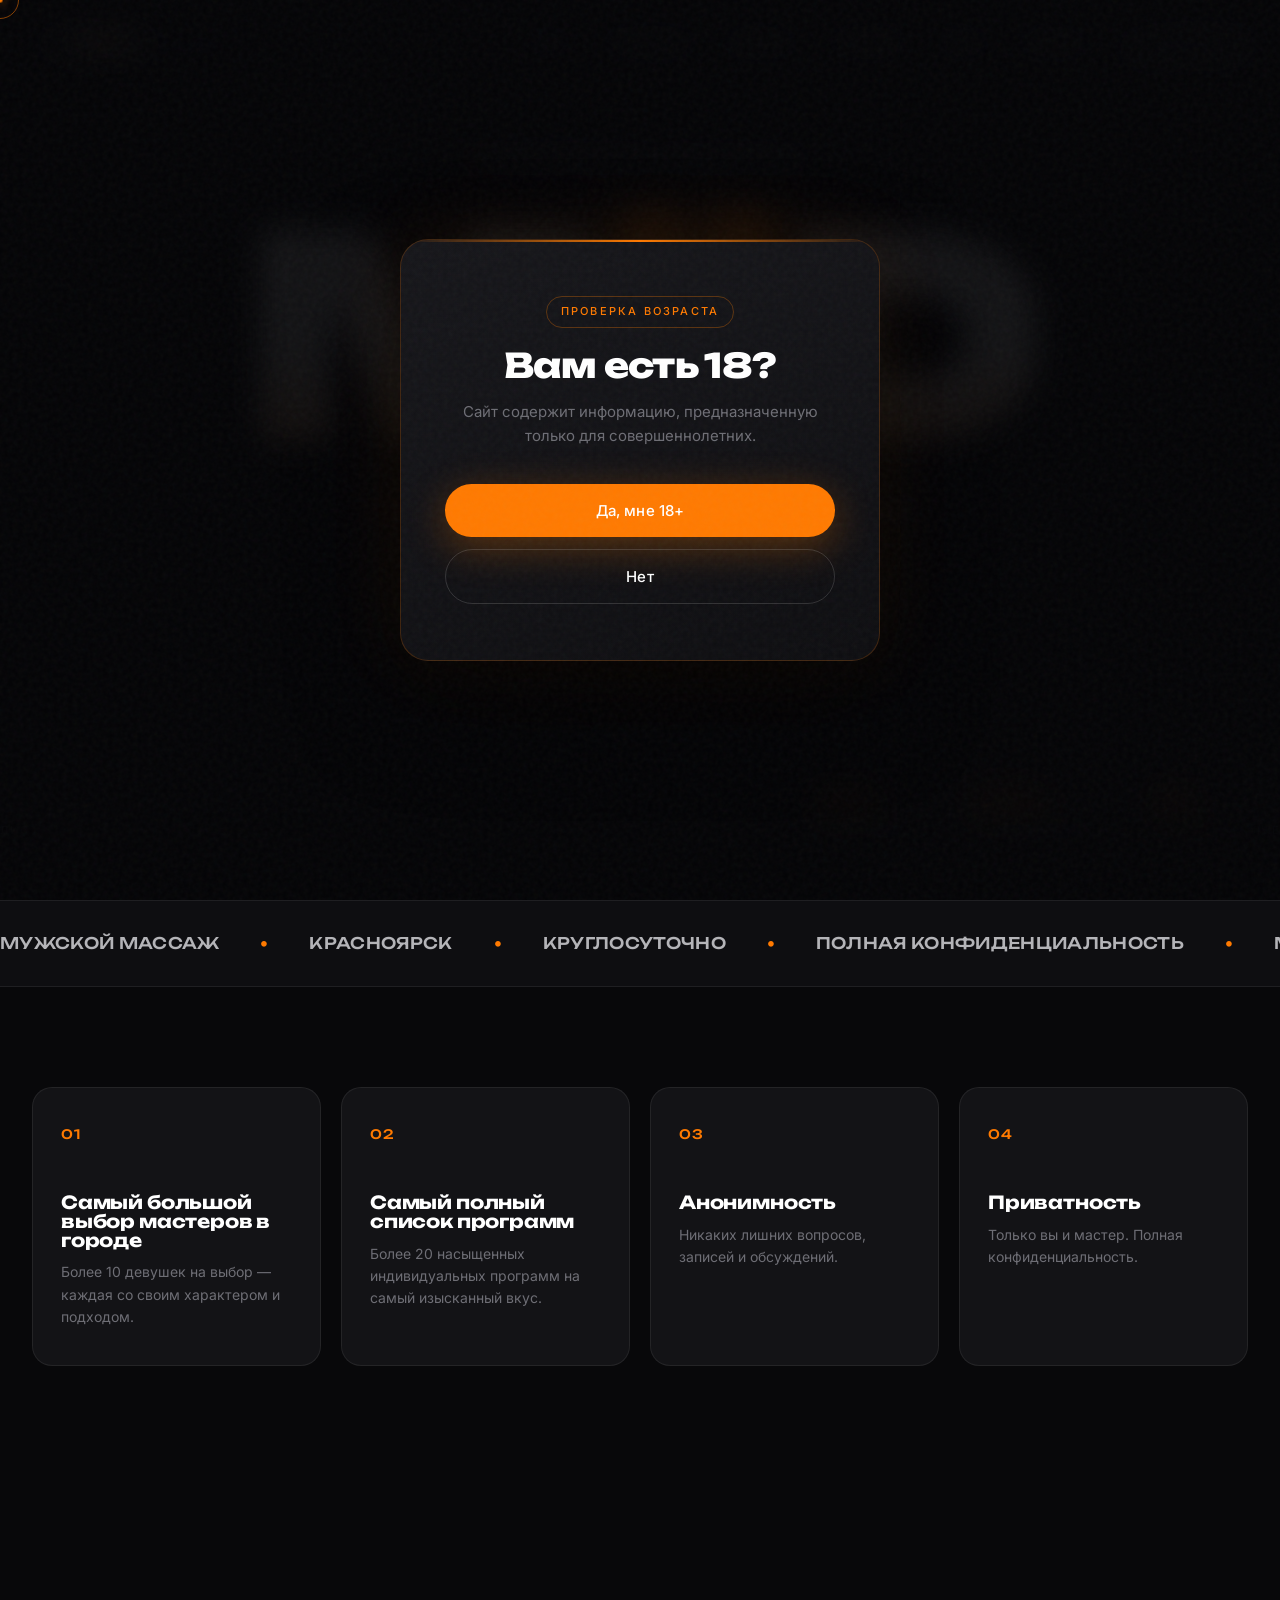
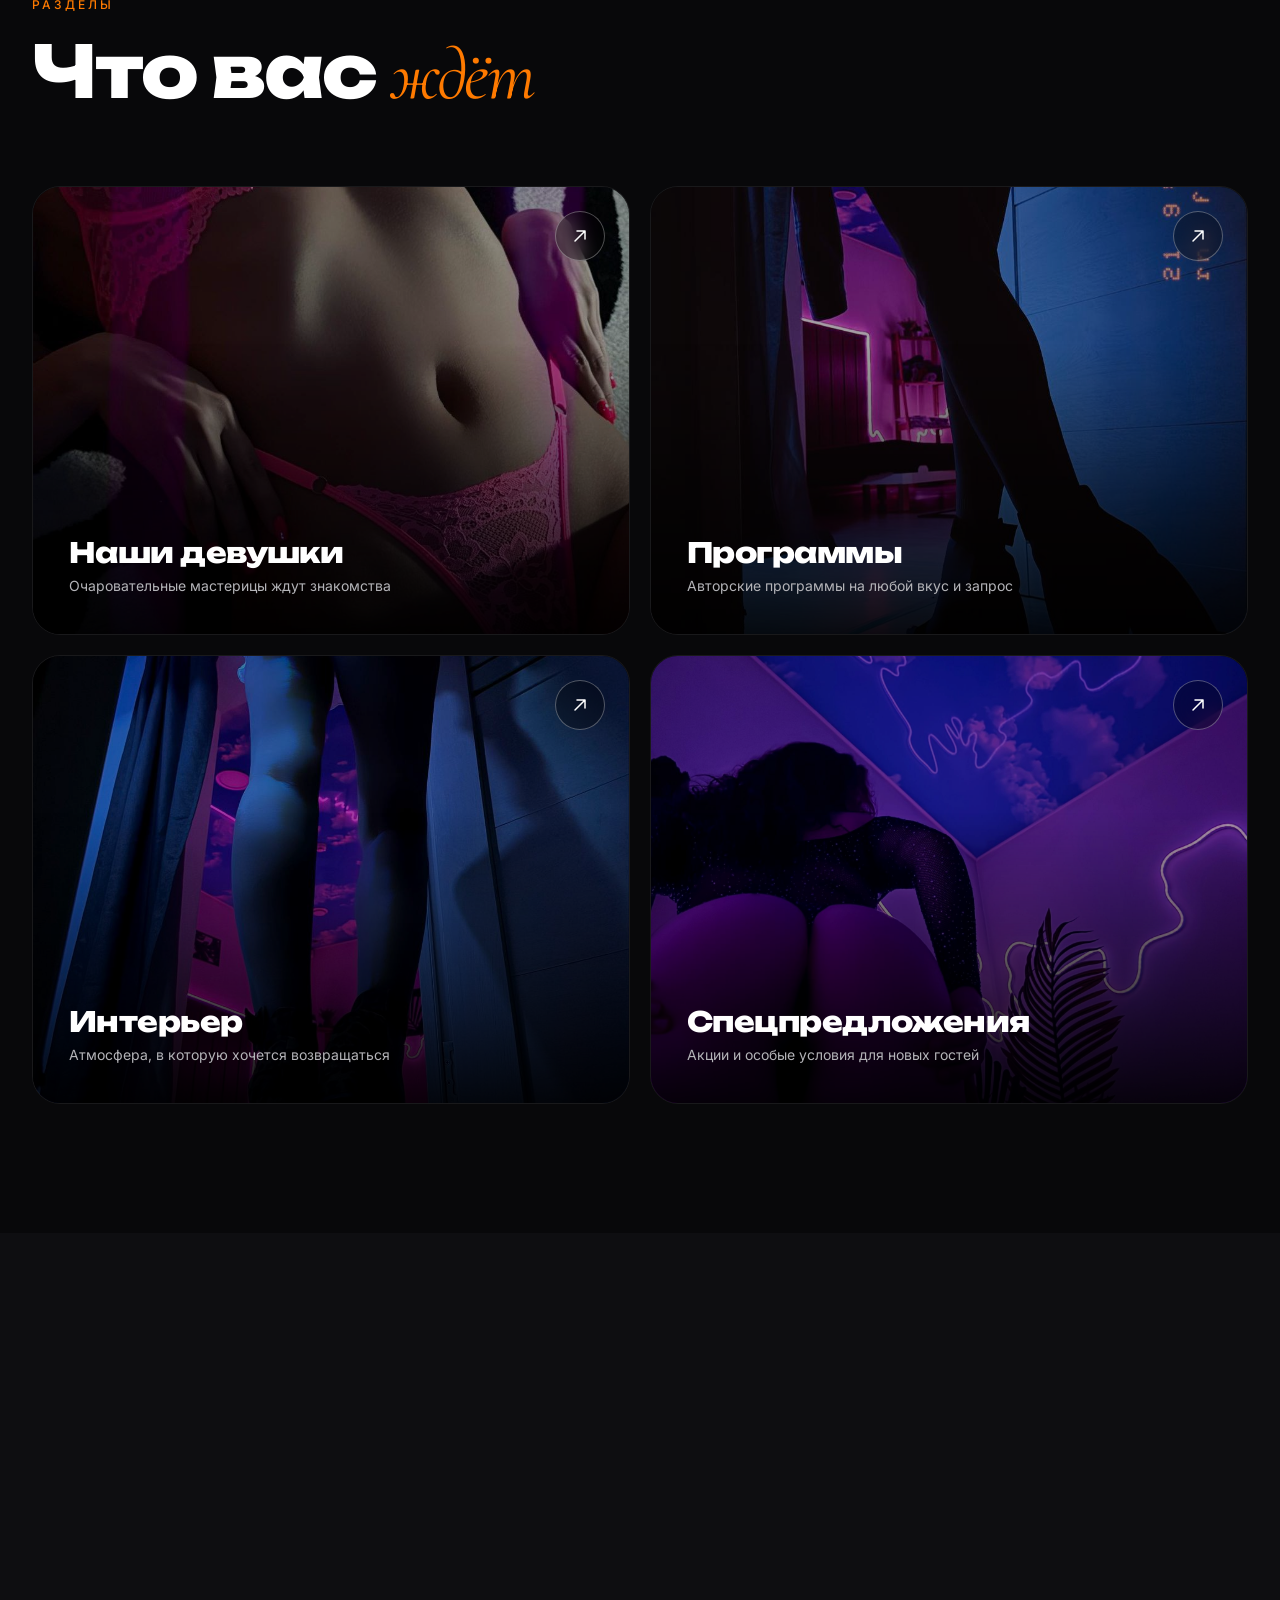
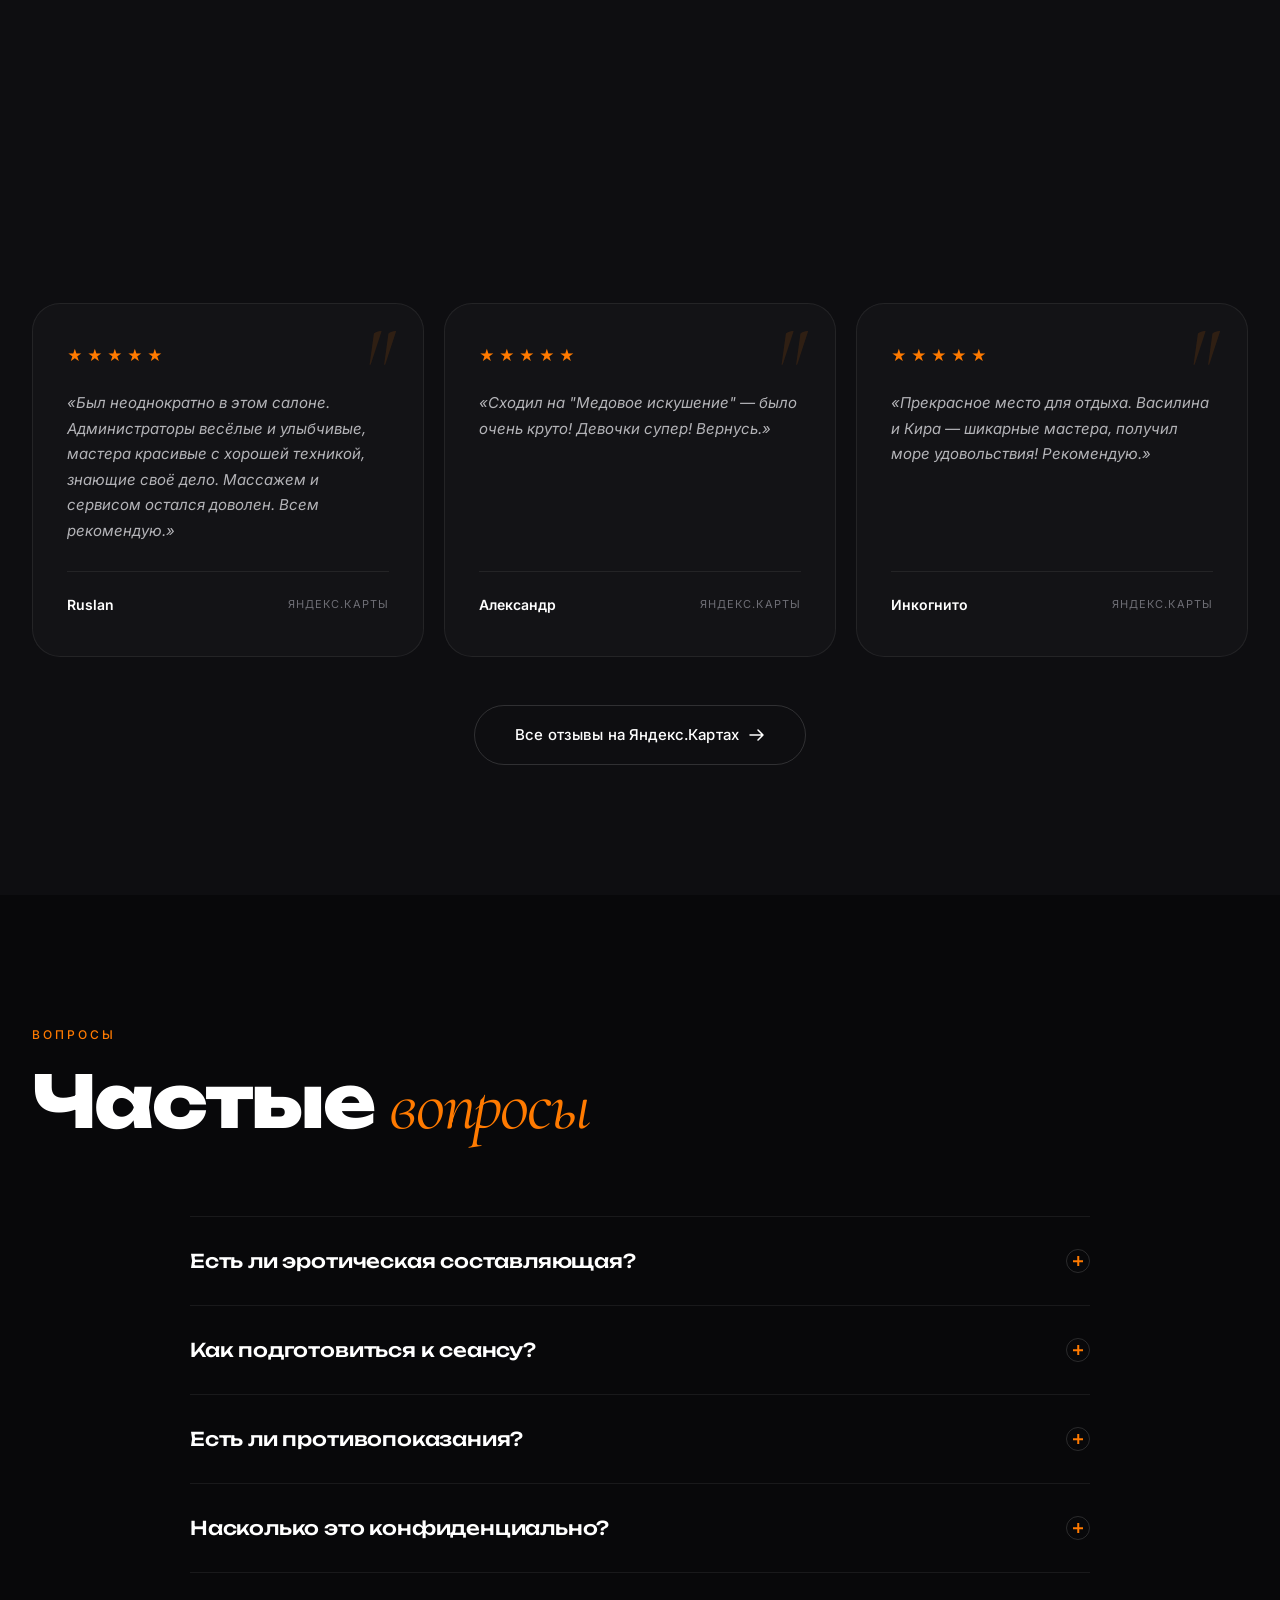
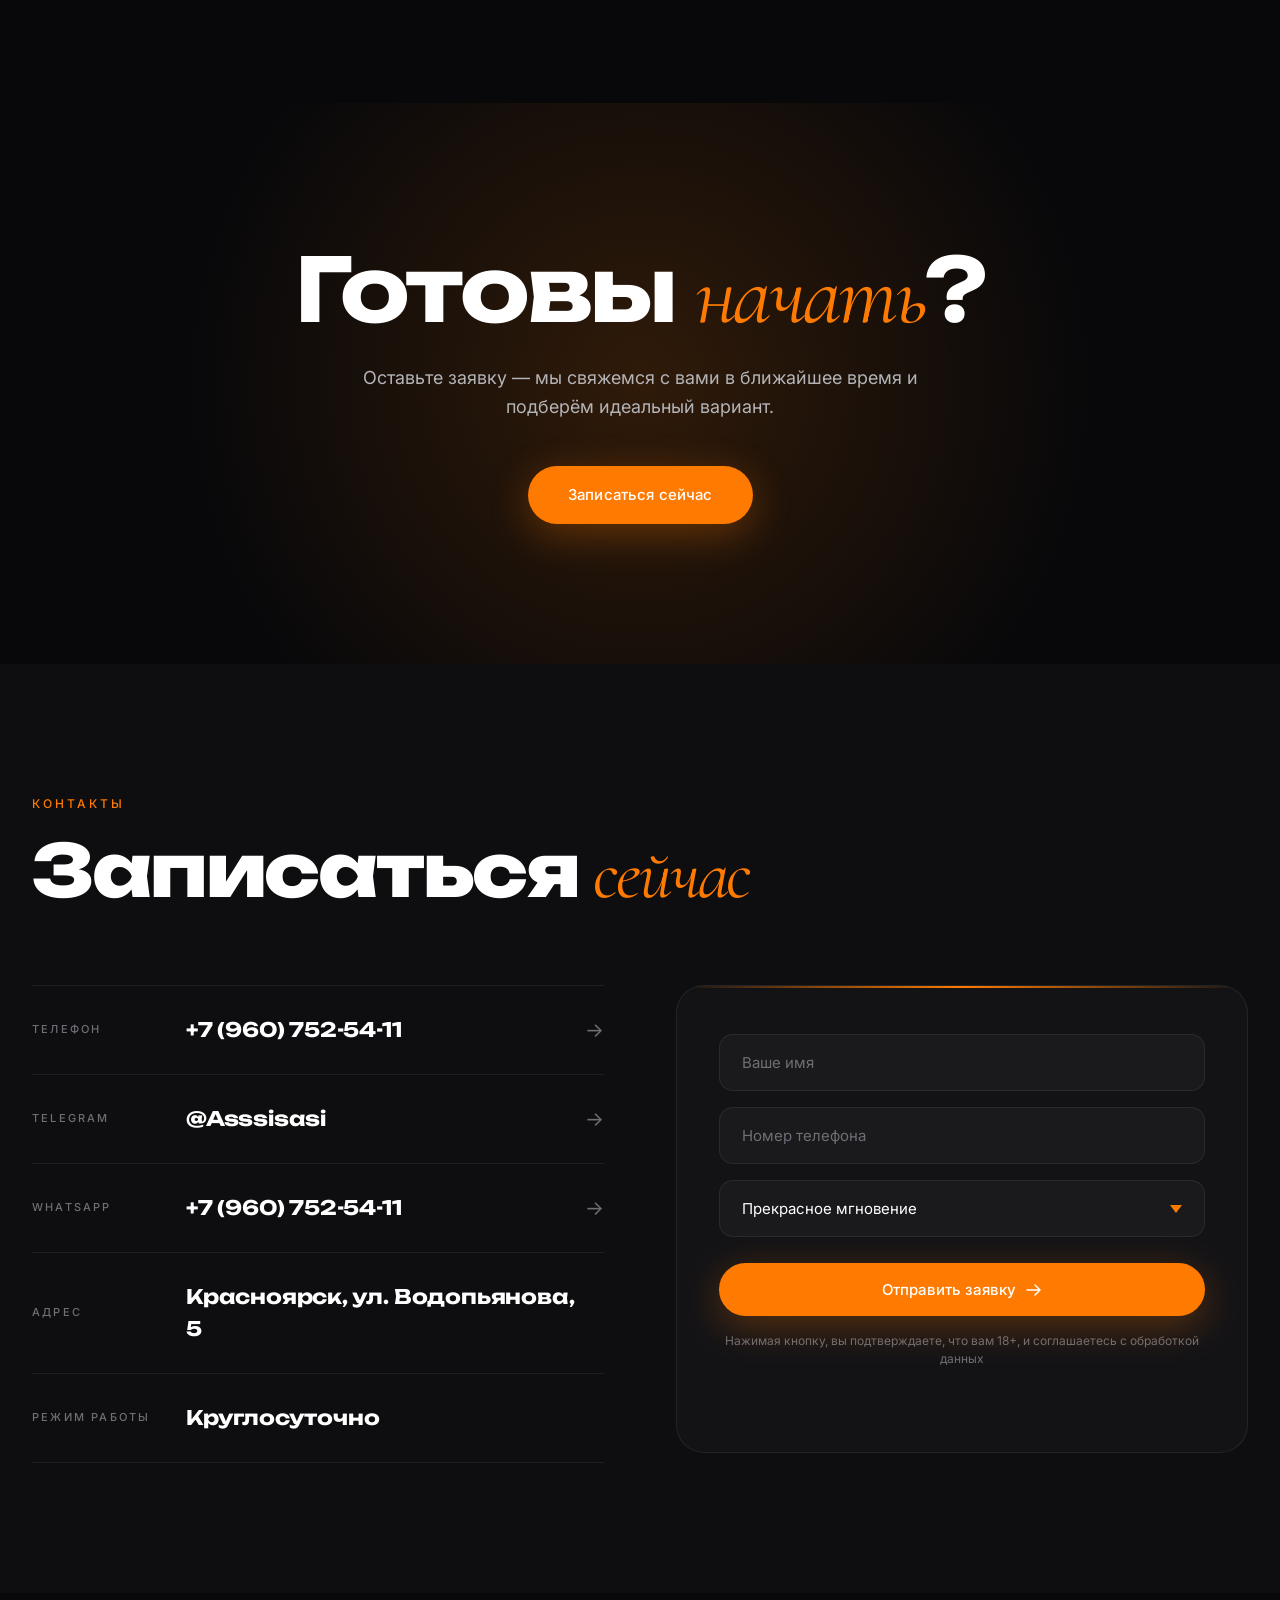
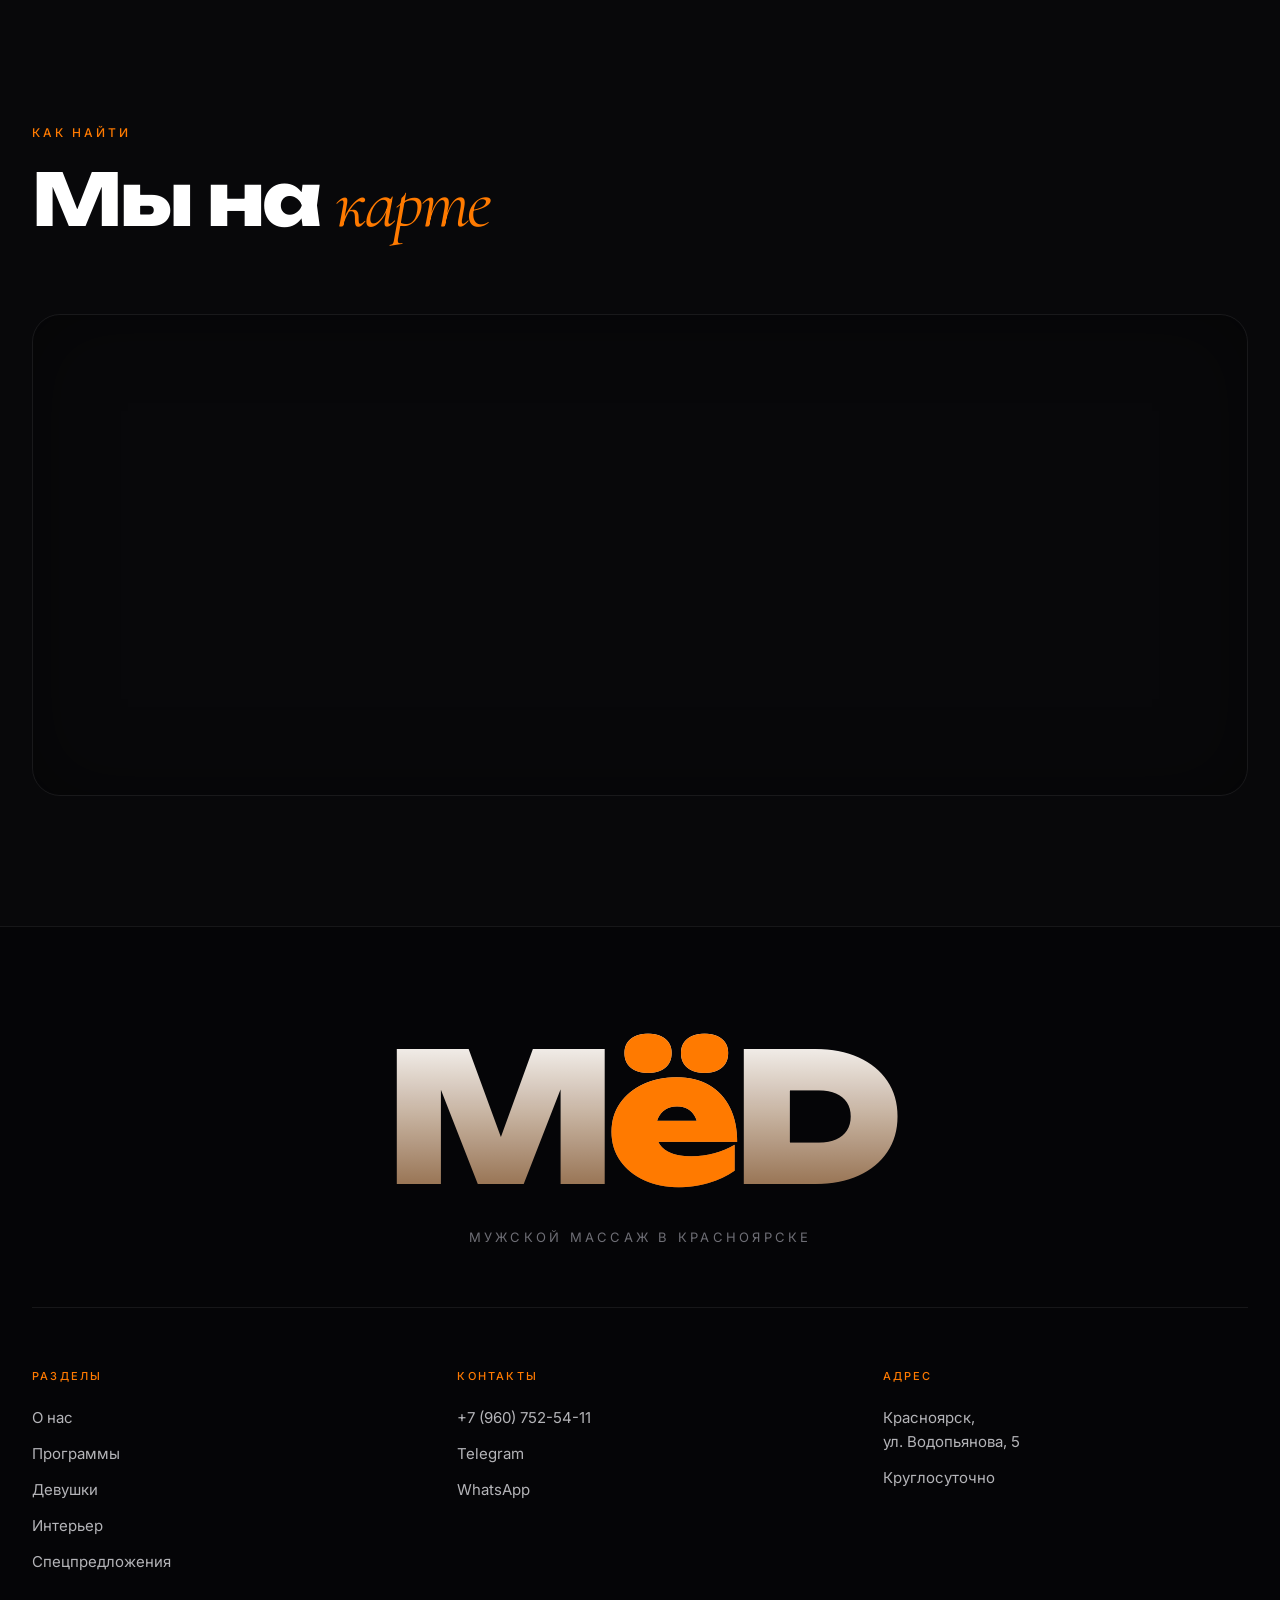
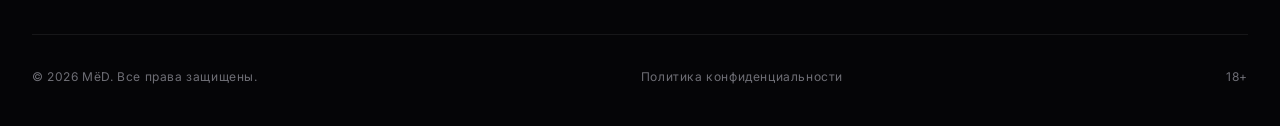
==== commit 1884d2cd: "Add files via upload" ====
--- a/index.html
+++ b/index.html
@@ -305,13 +305,6 @@
                     <i></i>
                 </button>
                 <div class="faq-a"><p>Осторожно при обострениях, высокой температуре, кожных заболеваниях. При записи уточним все детали.</p></div>
-            </div>
-            <div class="faq-item reveal">
-                <button class="faq-q" data-cursor>
-                    <span>Выезжаете за город?</span>
-                    <i></i>
-                </button>
-                <div class="faq-a"><p>Да, но стоимость обсуждается индивидуально в зависимости от удалённости. Уточните при записи.</p></div>
             </div>
             <div class="faq-item reveal">
                 <button class="faq-q" data-cursor>
